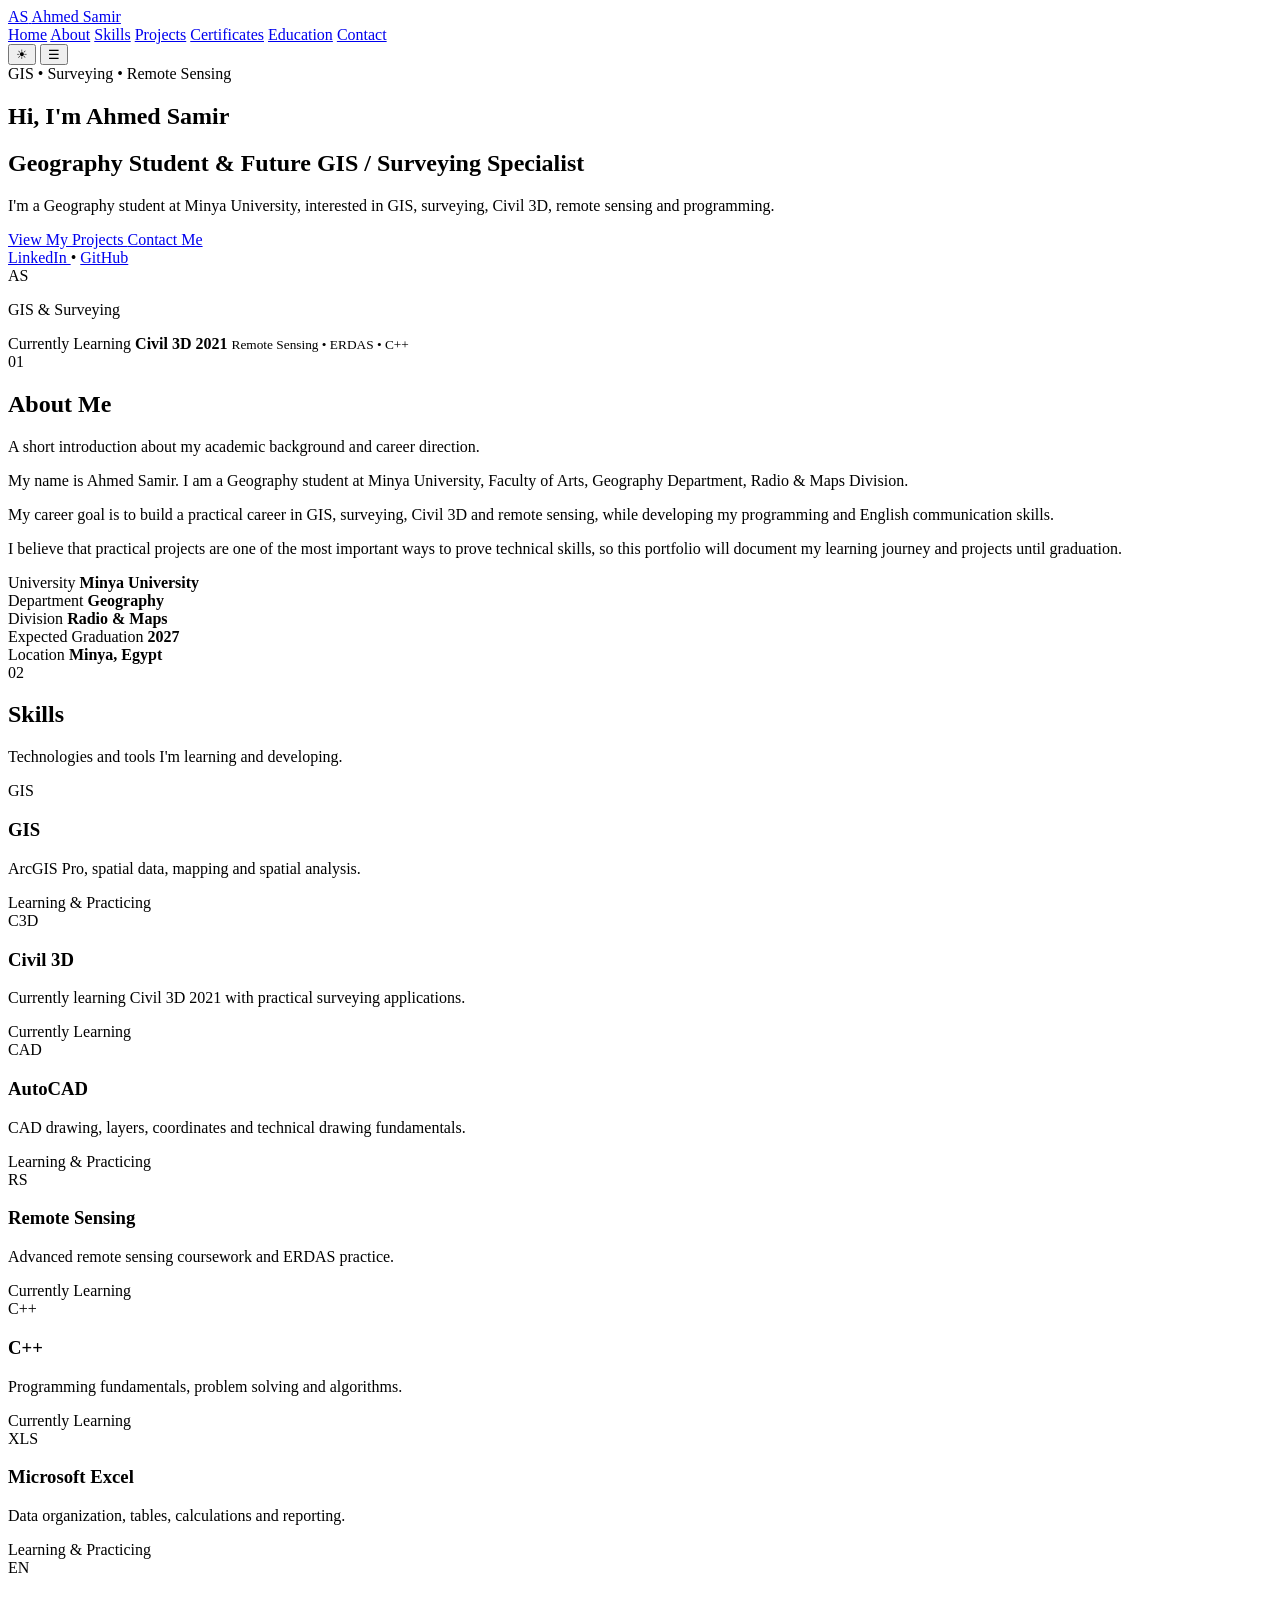
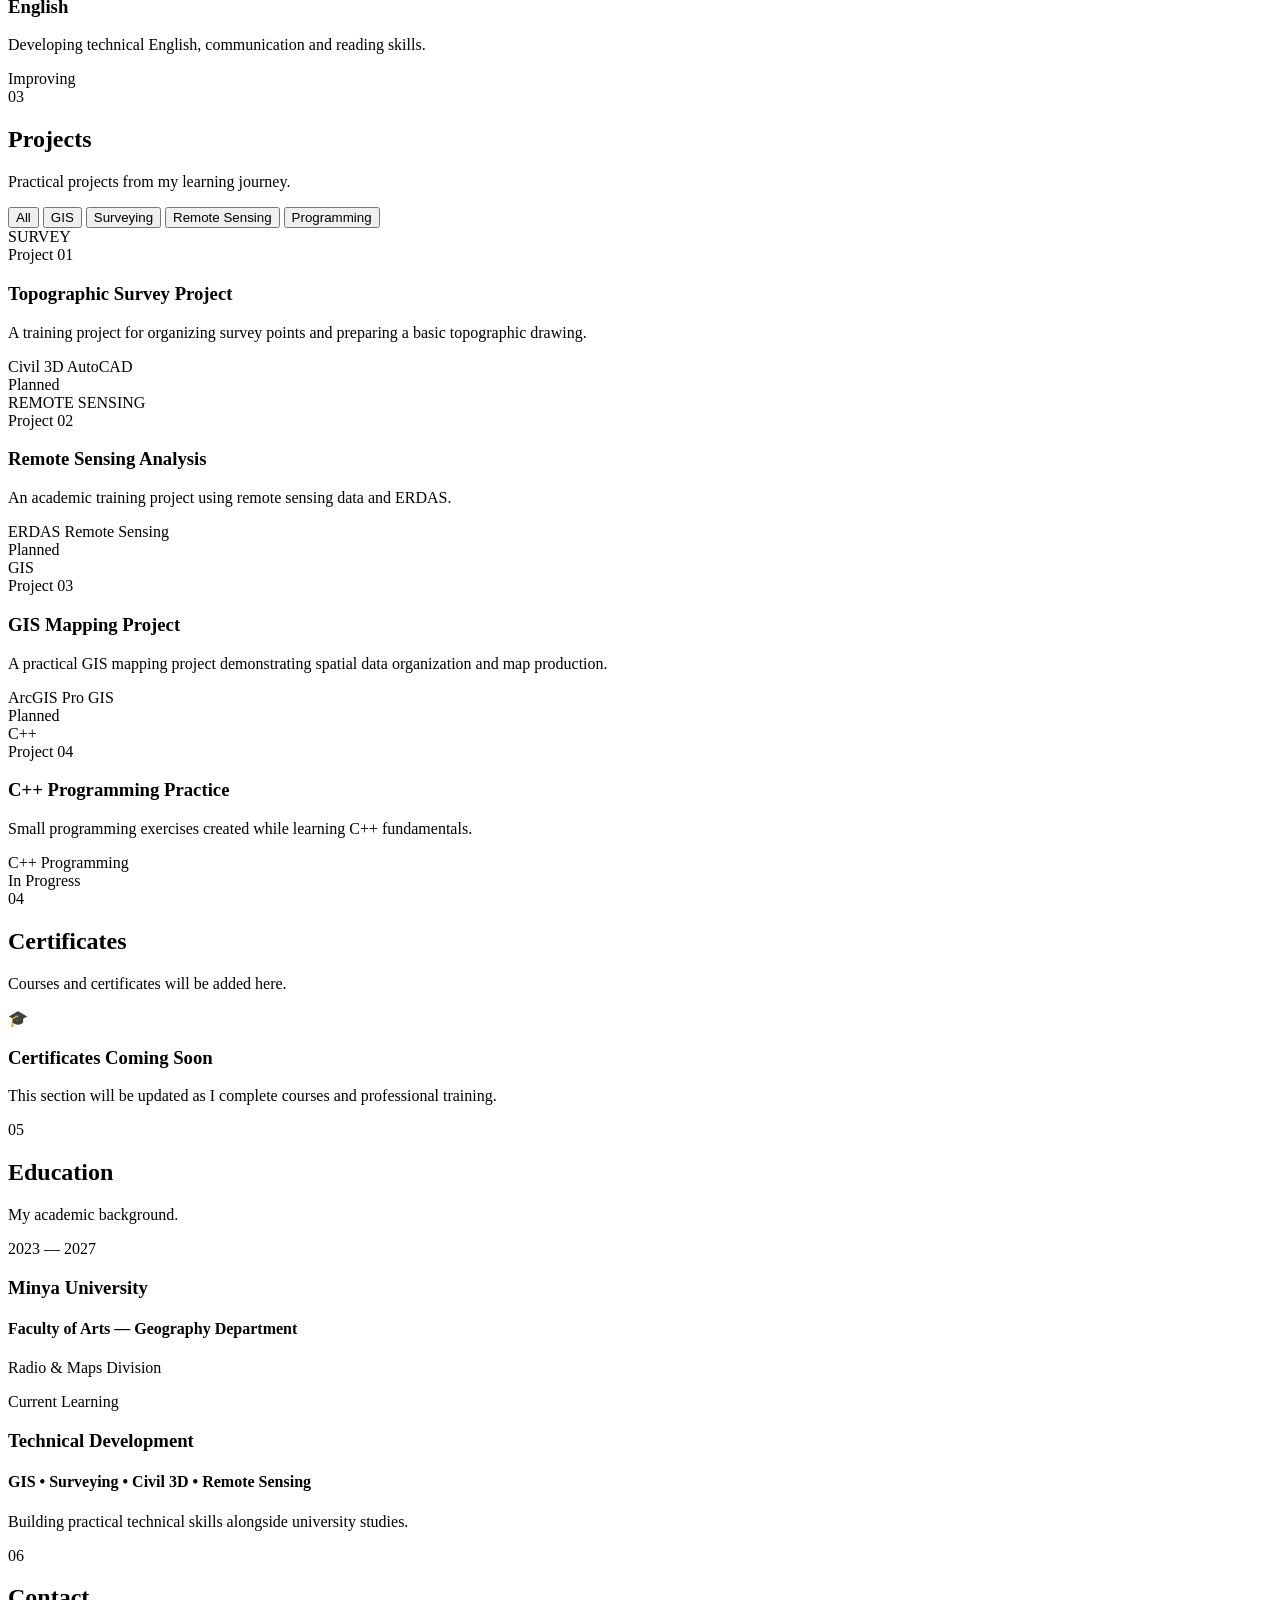
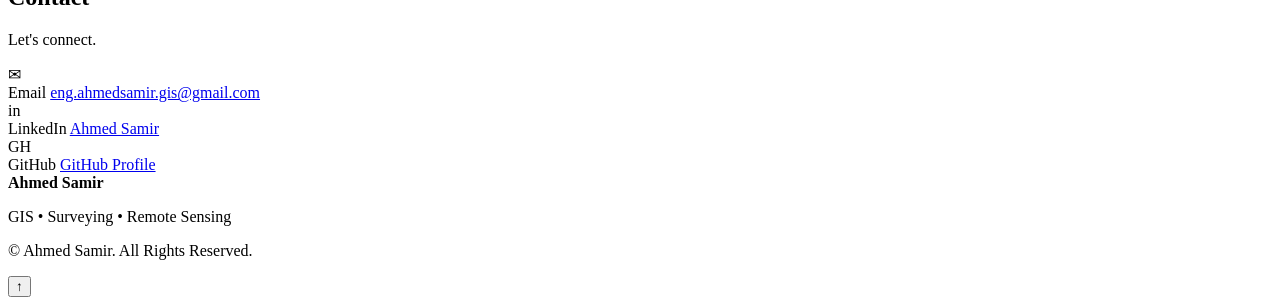
==== index.html @ 0879cd80 "Rename index (3).html to index.html" ====
<!DOCTYPE html>
<html lang="en">
<head>
    <meta charset="UTF-8">

    <meta name="viewport"
          content="width=device-width, initial-scale=1.0">

    <meta name="description"
          content="Ahmed Samir - Geography, GIS, Surveying, Civil 3D and Remote Sensing Portfolio">

    <meta name="author"
          content="Ahmed Samir">

    <title>Ahmed Samir | GIS & Surveying Portfolio</title>

    <link rel="stylesheet" href="style.css">

    <link rel="preconnect" href="https://fonts.googleapis.com">
    <link rel="preconnect" href="https://fonts.gstatic.com" crossorigin>

    <link href="https://fonts.googleapis.com/css2?family=Cairo:wght@400;500;600;700;800&family=Inter:wght@400;500;600;700;800&display=swap"
          rel="stylesheet">
</head>

<body>

    <!-- ================================
         HEADER
    ================================= -->

    <header class="header" id="header">

        <div class="container nav-container">

            <a href="#home" class="logo">
                <span class="logo-mark">AS</span>
                <span class="logo-text">Ahmed Samir</span>
            </a>

            <nav class="navbar" id="navbar">

                <a href="#home" class="nav-link active">Home</a>
                <a href="#about" class="nav-link">About</a>
                <a href="#skills" class="nav-link">Skills</a>
                <a href="#projects" class="nav-link">Projects</a>
                <a href="#certificates" class="nav-link">Certificates</a>
                <a href="#education" class="nav-link">Education</a>
                <a href="#contact" class="nav-link">Contact</a>

            </nav>

            <div class="nav-actions">

                <button
                    class="theme-btn"
                    id="themeBtn"
                    aria-label="Toggle theme">
                    ☀
                </button>

                <button
                    class="menu-btn"
                    id="menuBtn"
                    aria-label="Open menu">
                    ☰
                </button>

            </div>

        </div>

    </header>


    <!-- ================================
         MAIN
    ================================= -->

    <main>


        <!-- ================================
             HERO
        ================================= -->

        <section class="hero section" id="home">

            <div class="container hero-container">

                <div class="hero-content">

                    <span class="hero-label">
                        GIS • Surveying • Remote Sensing
                    </span>

                    <h1>
                        Hi, I'm
                        <span>Ahmed Samir</span>
                    </h1>

                    <h2>
                        Geography Student & Future GIS / Surveying Specialist
                    </h2>

                    <p>
                        I'm a Geography student at Minya University,
                        interested in GIS, surveying, Civil 3D,
                        remote sensing and programming.
                    </p>

                    <div class="hero-buttons">

                        <a href="#projects" class="btn btn-primary">
                            View My Projects
                        </a>

                        <a href="#contact" class="btn btn-secondary">
                            Contact Me
                        </a>

                    </div>

                    <div class="hero-social">

                        <a
                            href="https://www.linkedin.com/in/ahmed-samir-261773343/"
                            target="_blank"
                            rel="noopener noreferrer">
                            LinkedIn
                        </a>

                        <span>•</span>

                        <a
                            href="https://github.com/"
                            target="_blank"
                            rel="noopener noreferrer">
                            GitHub
                        </a>

                    </div>

                </div>


                <div class="hero-card">

                    <div class="profile-placeholder">

                        <div class="profile-initials">
                            AS
                        </div>

                        <p>
                            GIS & Surveying
                        </p>

                    </div>

                    <div class="hero-card-info">

                        <span>
                            Currently Learning
                        </span>

                        <strong>
                            Civil 3D 2021
                        </strong>

                        <small>
                            Remote Sensing • ERDAS • C++
                        </small>

                    </div>

                </div>

            </div>

        </section>


        <!-- ================================
             ABOUT
        ================================= -->

        <section class="section about-section" id="about">

            <div class="container">

                <div class="section-heading">

                    <span>01</span>

                    <h2>
                        About Me
                    </h2>

                    <p>
                        A short introduction about my academic
                        background and career direction.
                    </p>

                </div>


                <div class="about-grid">

                    <div class="about-text">

                        <p>
                            My name is Ahmed Samir. I am a Geography
                            student at Minya University, Faculty of Arts,
                            Geography Department, Radio & Maps Division.
                        </p>

                        <p>
                            My career goal is to build a practical career
                            in GIS, surveying, Civil 3D and remote sensing,
                            while developing my programming and English
                            communication skills.
                        </p>

                        <p>
                            I believe that practical projects are one of
                            the most important ways to prove technical
                            skills, so this portfolio will document my
                            learning journey and projects until graduation.
                        </p>

                    </div>


                    <div class="about-info">

                        <div class="info-item">
                            <span>University</span>
                            <strong>Minya University</strong>
                        </div>

                        <div class="info-item">
                            <span>Department</span>
                            <strong>Geography</strong>
                        </div>

                        <div class="info-item">
                            <span>Division</span>
                            <strong>Radio & Maps</strong>
                        </div>

                        <div class="info-item">
                            <span>Expected Graduation</span>
                            <strong>2027</strong>
                        </div>

                        <div class="info-item">
                            <span>Location</span>
                            <strong>Minya, Egypt</strong>
                        </div>

                    </div>

                </div>

            </div>

        </section>


        <!-- ================================
             SKILLS
        ================================= -->

        <section class="section skills-section" id="skills">

            <div class="container">

                <div class="section-heading">

                    <span>02</span>

                    <h2>
                        Skills
                    </h2>

                    <p>
                        Technologies and tools I'm learning and developing.
                    </p>

                </div>


                <div class="skills-grid">


                    <div class="skill-card">

                        <div class="skill-icon">
                            GIS
                        </div>

                        <h3>
                            GIS
                        </h3>

                        <p>
                            ArcGIS Pro, spatial data,
                            mapping and spatial analysis.
                        </p>

                        <div class="skill-status">
                            Learning & Practicing
                        </div>

                    </div>


                    <div class="skill-card">

                        <div class="skill-icon">
                            C3D
                        </div>

                        <h3>
                            Civil 3D
                        </h3>

                        <p>
                            Currently learning Civil 3D 2021
                            with practical surveying applications.
                        </p>

                        <div class="skill-status learning">
                            Currently Learning
                        </div>

                    </div>


                    <div class="skill-card">

                        <div class="skill-icon">
                            CAD
                        </div>

                        <h3>
                            AutoCAD
                        </h3>

                        <p>
                            CAD drawing, layers, coordinates
                            and technical drawing fundamentals.
                        </p>

                        <div class="skill-status">
                            Learning & Practicing
                        </div>

                    </div>


                    <div class="skill-card">

                        <div class="skill-icon">
                            RS
                        </div>

                        <h3>
                            Remote Sensing
                        </h3>

                        <p>
                            Advanced remote sensing coursework
                            and ERDAS practice.
                        </p>

                        <div class="skill-status learning">
                            Currently Learning
                        </div>

                    </div>


                    <div class="skill-card">

                        <div class="skill-icon">
                            C++
                        </div>

                        <h3>
                            C++
                        </h3>

                        <p>
                            Programming fundamentals,
                            problem solving and algorithms.
                        </p>

                        <div class="skill-status learning">
                            Currently Learning
                        </div>

                    </div>


                    <div class="skill-card">

                        <div class="skill-icon">
                            XLS
                        </div>

                        <h3>
                            Microsoft Excel
                        </h3>

                        <p>
                            Data organization, tables,
                            calculations and reporting.
                        </p>

                        <div class="skill-status">
                            Learning & Practicing
                        </div>

                    </div>


                    <div class="skill-card">

                        <div class="skill-icon">
                            EN
                        </div>

                        <h3>
                            English
                        </h3>

                        <p>
                            Developing technical English,
                            communication and reading skills.
                        </p>

                        <div class="skill-status learning">
                            Improving
                        </div>

                    </div>


                </div>

            </div>

        </section>


        <!-- ================================
             PROJECTS
        ================================= -->

        <section class="section projects-section" id="projects">

            <div class="container">

                <div class="section-heading">

                    <span>03</span>

                    <h2>
                        Projects
                    </h2>

                    <p>
                        Practical projects from my learning journey.
                    </p>

                </div>


                <div class="project-filters">

                    <button
                        class="filter-btn active"
                        data-filter="all">
                        All
                    </button>

                    <button
                        class="filter-btn"
                        data-filter="gis">
                        GIS
                    </button>

                    <button
                        class="filter-btn"
                        data-filter="surveying">
                        Surveying
                    </button>

                    <button
                        class="filter-btn"
                        data-filter="remote-sensing">
                        Remote Sensing
                    </button>

                    <button
                        class="filter-btn"
                        data-filter="programming">
                        Programming
                    </button>

                </div>


                <div class="projects-grid">


                    <!-- PROJECT 01 -->

                    <article
                        class="project-card"
                        data-category="surveying">

                        <div class="project-image">

                            <div class="project-placeholder">
                                SURVEY
                            </div>

                        </div>

                        <div class="project-content">

                            <span class="project-number">
                                Project 01
                            </span>

                            <h3>
                                Topographic Survey Project
                            </h3>

                            <p>
                                A training project for organizing
                                survey points and preparing a basic
                                topographic drawing.
                            </p>

                            <div class="project-tools">

                                <span>
                                    Civil 3D
                                </span>

                                <span>
                                    AutoCAD
                                </span>

                            </div>

                            <span class="project-status">
                                Planned
                            </span>

                        </div>

                    </article>


                    <!-- PROJECT 02 -->

                    <article
                        class="project-card"
                        data-category="remote-sensing">

                        <div class="project-image">

                            <div class="project-placeholder">
                                REMOTE SENSING
                            </div>

                        </div>

                        <div class="project-content">

                            <span class="project-number">
                                Project 02
                            </span>

                            <h3>
                                Remote Sensing Analysis
                            </h3>

                            <p>
                                An academic training project using
                                remote sensing data and ERDAS.
                            </p>

                            <div class="project-tools">

                                <span>
                                    ERDAS
                                </span>

                                <span>
                                    Remote Sensing
                                </span>

                            </div>

                            <span class="project-status">
                                Planned
                            </span>

                        </div>

                    </article>


                    <!-- PROJECT 03 -->

                    <article
                        class="project-card"
                        data-category="gis">

                        <div class="project-image">

                            <div class="project-placeholder">
                                GIS
                            </div>

                        </div>

                        <div class="project-content">

                            <span class="project-number">
                                Project 03
                            </span>

                            <h3>
                                GIS Mapping Project
                            </h3>

                            <p>
                                A practical GIS mapping project
                                demonstrating spatial data organization
                                and map production.
                            </p>

                            <div class="project-tools">

                                <span>
                                    ArcGIS Pro
                                </span>

                                <span>
                                    GIS
                                </span>

                            </div>

                            <span class="project-status">
                                Planned
                            </span>

                        </div>

                    </article>


                    <!-- PROJECT 04 -->

                    <article
                        class="project-card"
                        data-category="programming">

                        <div class="project-image">

                            <div class="project-placeholder">
                                C++
                            </div>

                        </div>

                        <div class="project-content">

                            <span class="project-number">
                                Project 04
                            </span>

                            <h3>
                                C++ Programming Practice
                            </h3>

                            <p>
                                Small programming exercises created
                                while learning C++ fundamentals.
                            </p>

                            <div class="project-tools">

                                <span>
                                    C++
                                </span>

                                <span>
                                    Programming
                                </span>

                            </div>

                            <span class="project-status">
                                In Progress
                            </span>

                        </div>

                    </article>


                </div>

            </div>

        </section>


        <!-- ================================
             CERTIFICATES
        ================================= -->

        <section
            class="section certificates-section"
            id="certificates">

            <div class="container">

                <div class="section-heading">

                    <span>04</span>

                    <h2>
                        Certificates
                    </h2>

                    <p>
                        Courses and certificates will be added here.
                    </p>

                </div>


                <div class="empty-state">

                    <div class="empty-icon">
                        🎓
                    </div>

                    <h3>
                        Certificates Coming Soon
                    </h3>

                    <p>
                        This section will be updated as I complete
                        courses and professional training.
                    </p>

                </div>

            </div>

        </section>


        <!-- ================================
             EDUCATION
        ================================= -->

        <section class="section education-section" id="education">

            <div class="container">

                <div class="section-heading">

                    <span>05</span>

                    <h2>
                        Education
                    </h2>

                    <p>
                        My academic background.
                    </p>

                </div>


                <div class="timeline">

                    <div class="timeline-item">

                        <div class="timeline-dot"></div>

                        <div class="timeline-content">

                            <span class="timeline-date">
                                2023 — 2027
                            </span>

                            <h3>
                                Minya University
                            </h3>

                            <h4>
                                Faculty of Arts — Geography Department
                            </h4>

                            <p>
                                Radio & Maps Division
                            </p>

                        </div>

                    </div>


                    <div class="timeline-item">

                        <div class="timeline-dot"></div>

                        <div class="timeline-content">

                            <span class="timeline-date">
                                Current Learning
                            </span>

                            <h3>
                                Technical Development
                            </h3>

                            <h4>
                                GIS • Surveying • Civil 3D • Remote Sensing
                            </h4>

                            <p>
                                Building practical technical skills
                                alongside university studies.
                            </p>

                        </div>

                    </div>

                </div>

            </div>

        </section>


        <!-- ================================
             CONTACT
        ================================= -->

        <section class="section contact-section" id="contact">

            <div class="container">

                <div class="section-heading">

                    <span>06</span>

                    <h2>
                        Contact
                    </h2>

                    <p>
                        Let's connect.
                    </p>

                </div>


                <div class="contact-grid">


                    <div class="contact-card">

                        <div class="contact-icon">
                            ✉
                        </div>

                        <span>
                            Email
                        </span>

                        <a href="mailto:eng.ahmedsamir.gis@gmail.com">
                            eng.ahmedsamir.gis@gmail.com
                        </a>

                    </div>


                    <div class="contact-card">

                        <div class="contact-icon">
                            in
                        </div>

                        <span>
                            LinkedIn
                        </span>

                        <a
                            href="https://www.linkedin.com/in/ahmed-samir-261773343/"
                            target="_blank"
                            rel="noopener noreferrer">
                            Ahmed Samir
                        </a>

                    </div>


                    <div class="contact-card">

                        <div class="contact-icon">
                            GH
                        </div>

                        <span>
                            GitHub
                        </span>

                        <a
                            href="https://github.com/"
                            target="_blank"
                            rel="noopener noreferrer">
                            GitHub Profile
                        </a>

                    </div>


                </div>

            </div>

        </section>

    </main>


    <!-- ================================
         FOOTER
    ================================= -->

    <footer class="footer">

        <div class="container footer-container">

            <div>

                <strong>
                    Ahmed Samir
                </strong>

                <p>
                    GIS • Surveying • Remote Sensing
                </p>

            </div>

            <p>
                © <span id="currentYear"></span>
                Ahmed Samir. All Rights Reserved.
            </p>

        </div>

    </footer>


    <!-- ================================
         BACK TO TOP
    ================================= -->

    <button
        class="back-to-top"
        id="backToTop"
        aria-label="Back to top">

        ↑

    </button>


    <script src="script.js"></script>

</body>
</html>
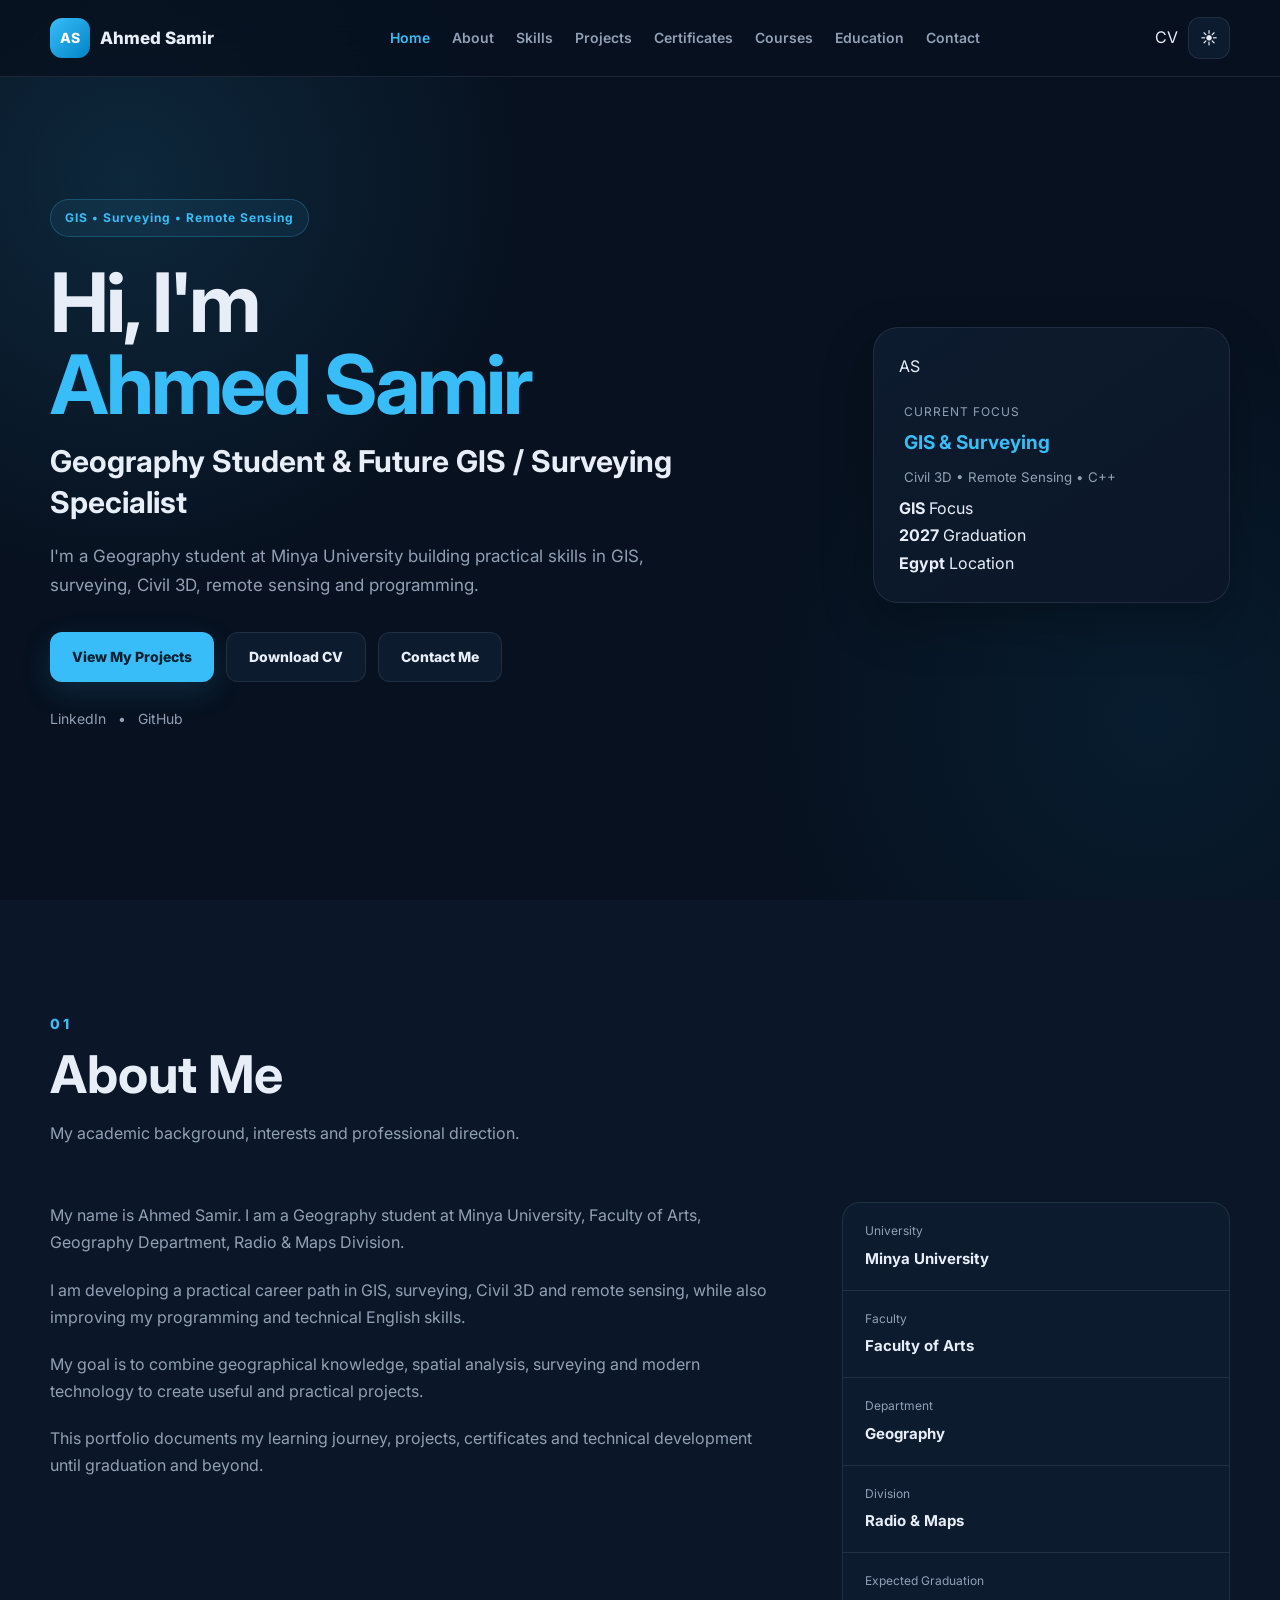
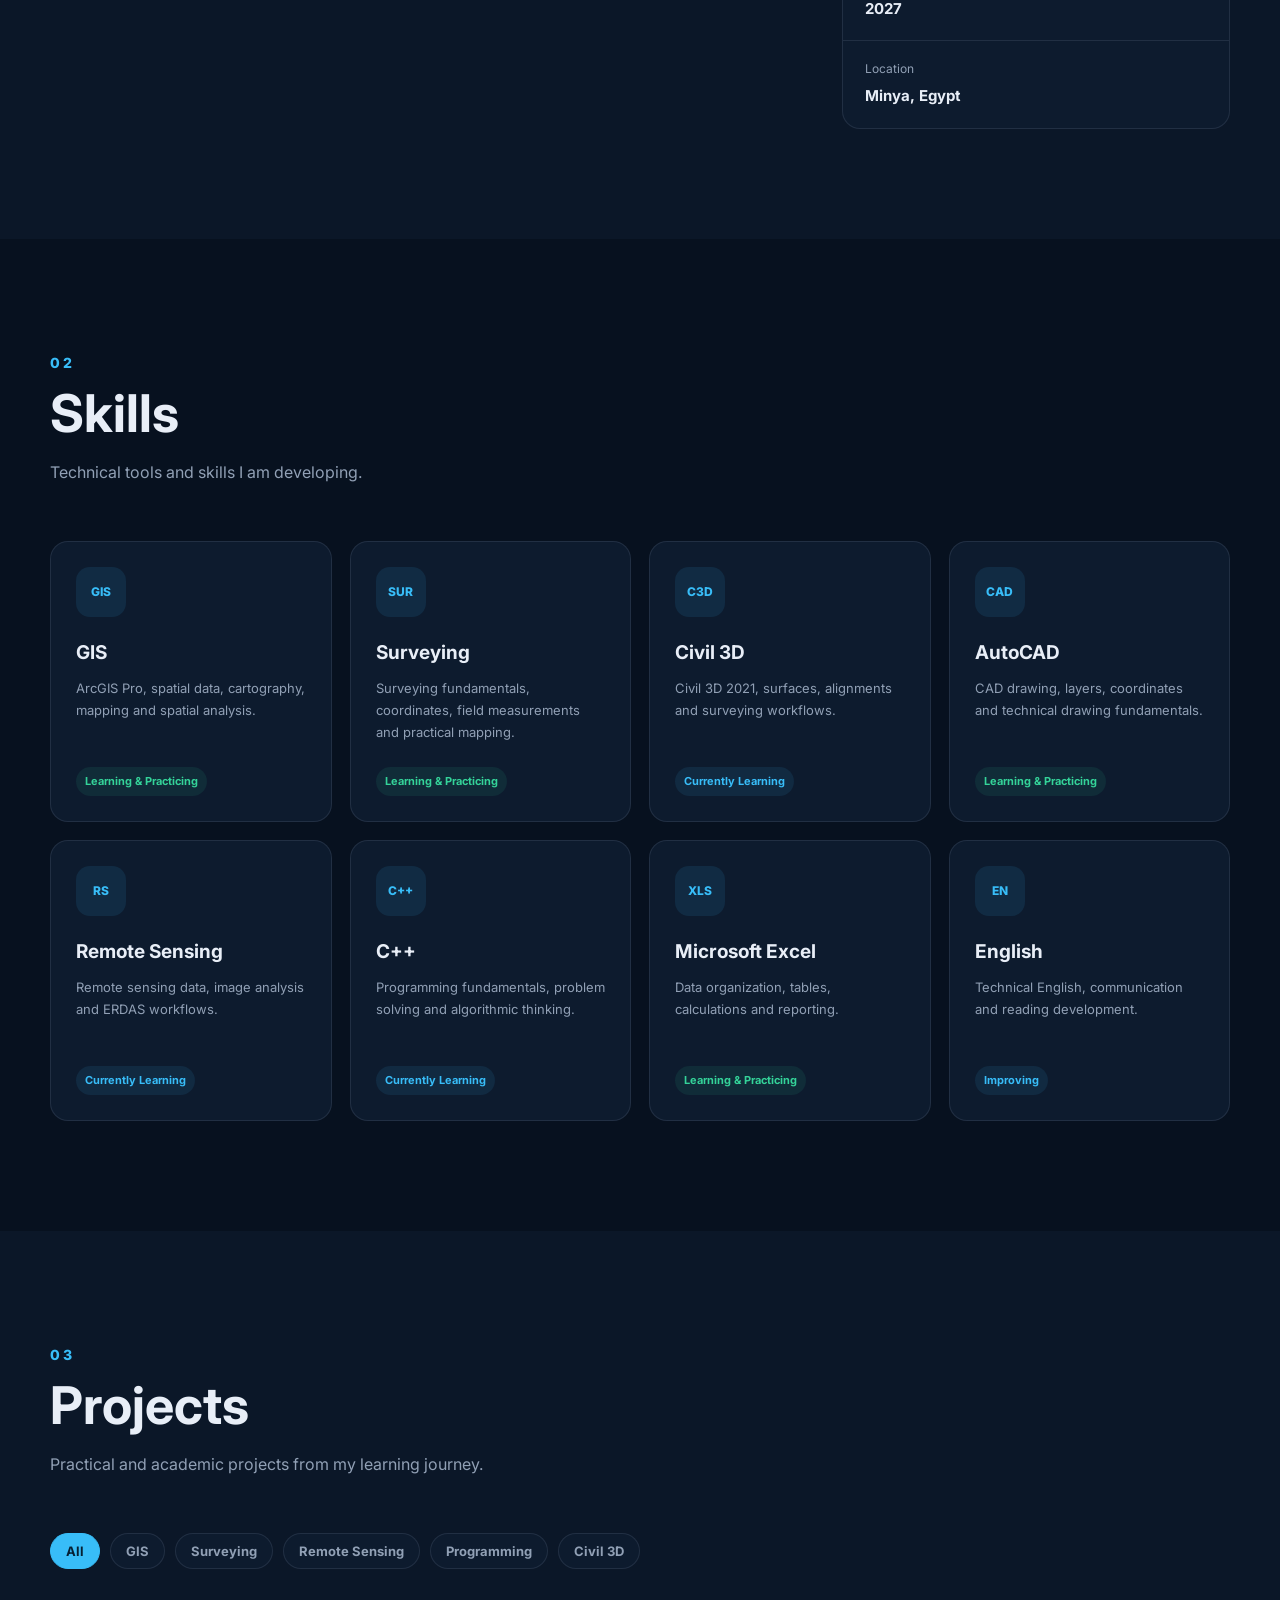
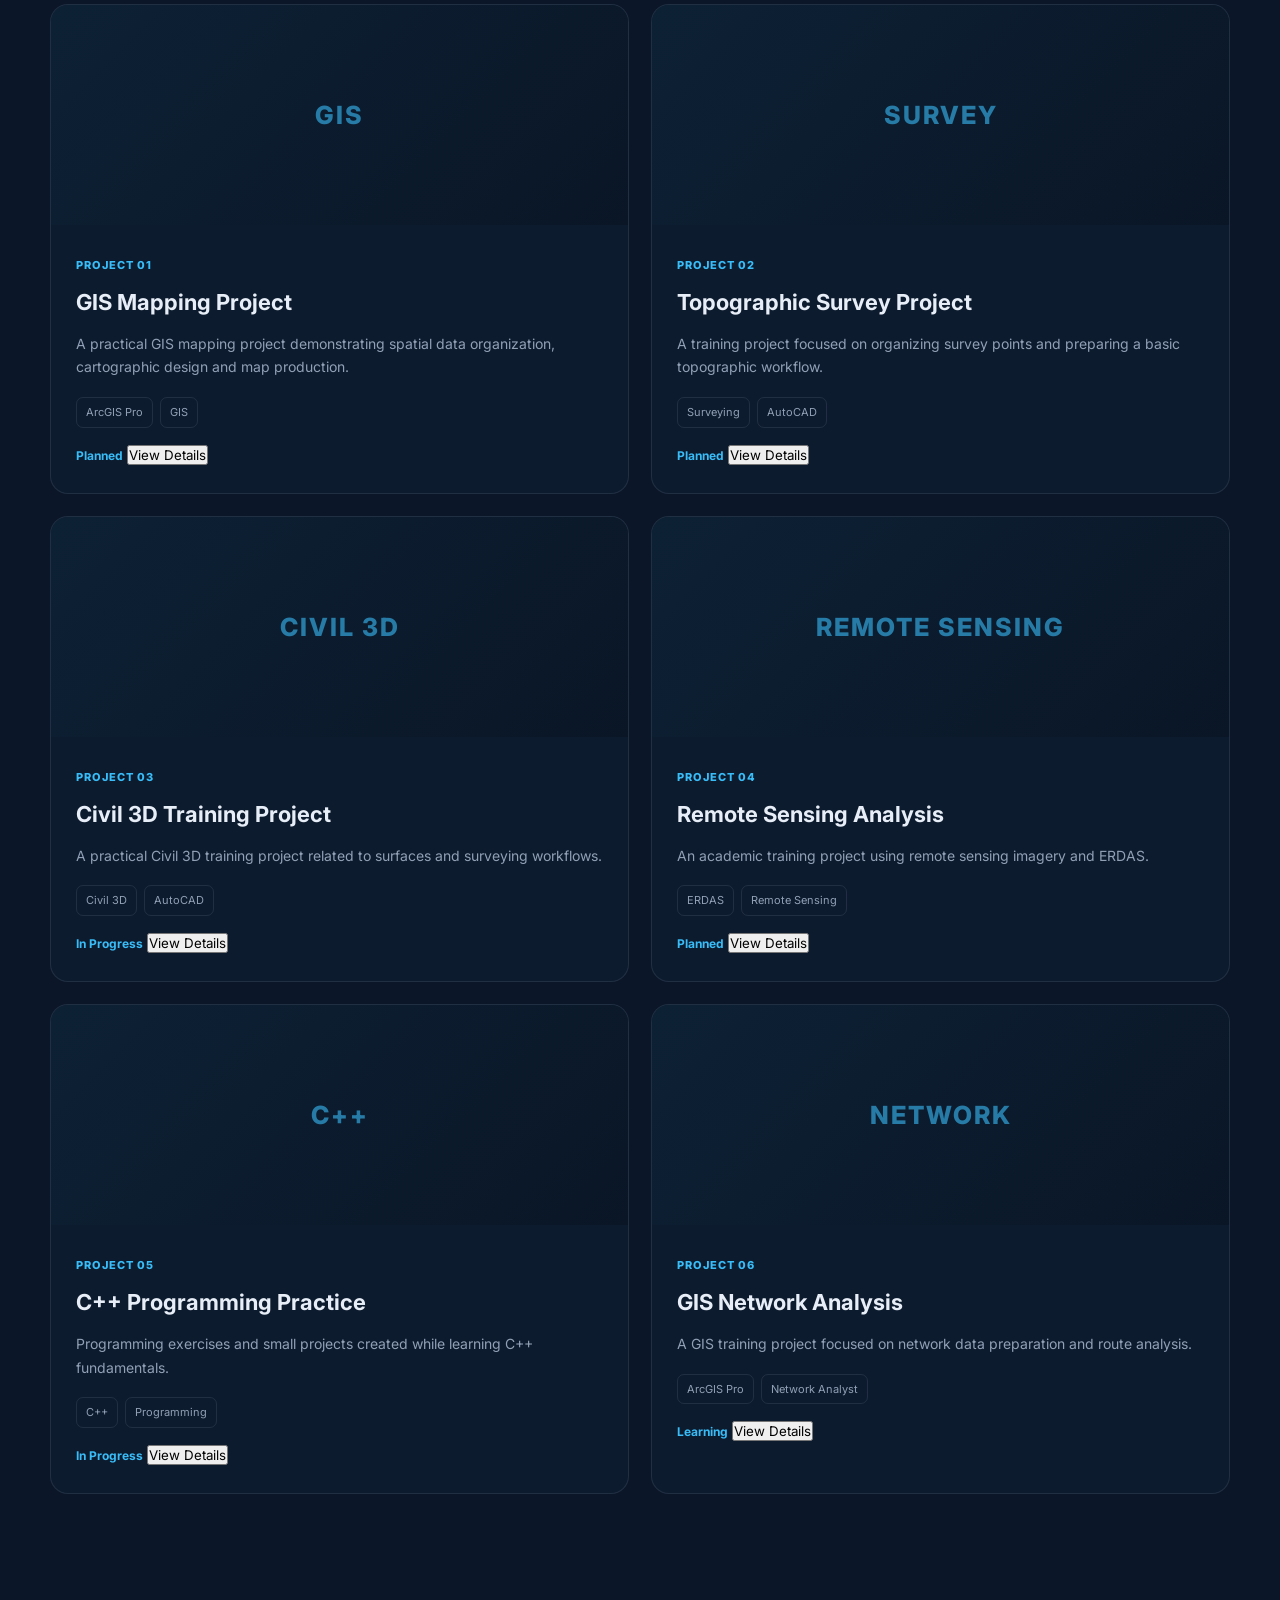
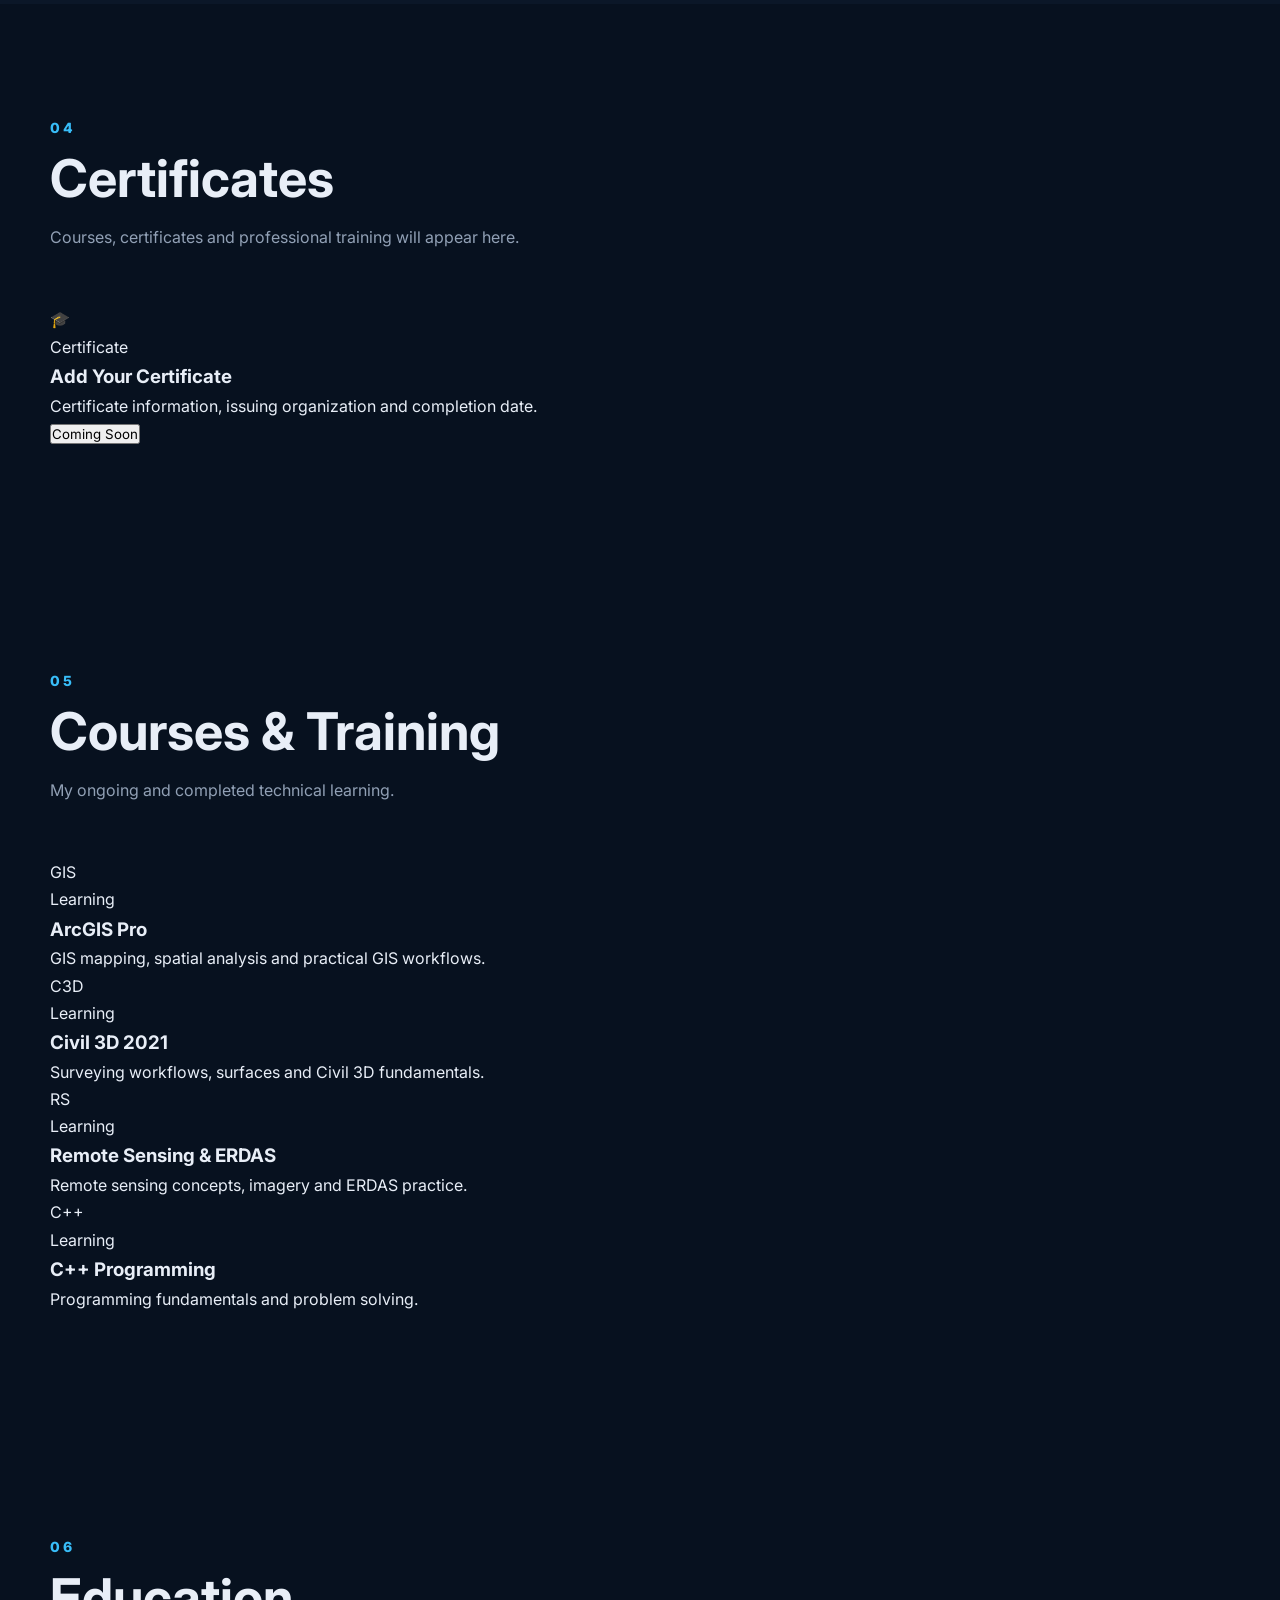
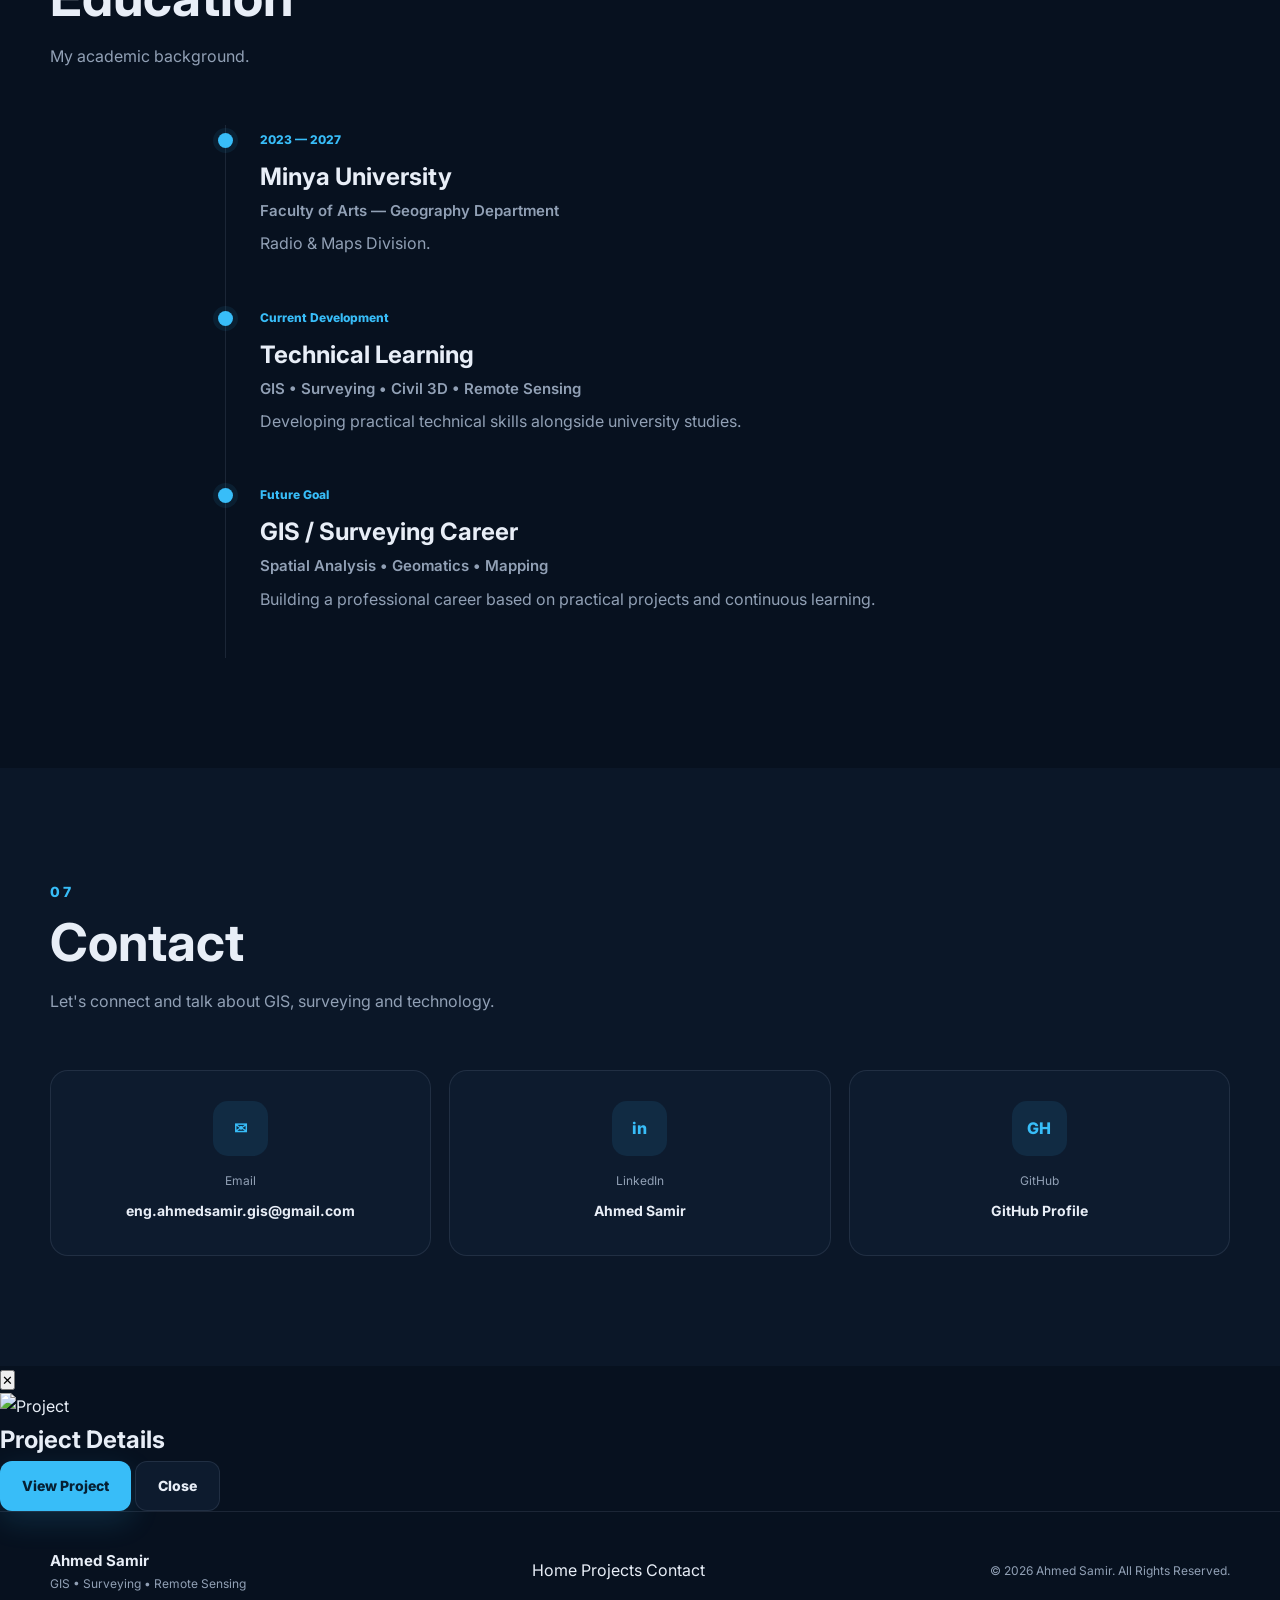
==== commit ee38c5a4: "Update index.html" ====
--- a/index.html
+++ b/index.html
@@ -7,63 +7,148 @@
           content="width=device-width, initial-scale=1.0">
 
     <meta name="description"
-          content="Ahmed Samir - Geography, GIS, Surveying, Civil 3D and Remote Sensing Portfolio">
+          content="Ahmed Samir - GIS, Surveying, Civil 3D, Remote Sensing and Programming Portfolio">
 
     <meta name="author"
           content="Ahmed Samir">
 
-    <title>Ahmed Samir | GIS & Surveying Portfolio</title>
-
-    <link rel="stylesheet" href="style.css">
-
-    <link rel="preconnect" href="https://fonts.googleapis.com">
-    <link rel="preconnect" href="https://fonts.gstatic.com" crossorigin>
+    <meta name="keywords"
+          content="Ahmed Samir, GIS, Geography, Surveying, Civil 3D, AutoCAD, Remote Sensing, ERDAS, C++, Minya University">
+
+    <meta name="theme-color"
+          content="#07111f">
+
+    <title>
+        Ahmed Samir | GIS & Surveying Portfolio
+    </title>
+
+    <link rel="stylesheet"
+          href="style.css">
+
+    <link rel="preconnect"
+          href="https://fonts.googleapis.com">
+
+    <link rel="preconnect"
+          href="https://fonts.gstatic.com"
+          crossorigin>
 
     <link href="https://fonts.googleapis.com/css2?family=Cairo:wght@400;500;600;700;800&family=Inter:wght@400;500;600;700;800&display=swap"
           rel="stylesheet">
 </head>
 
+
 <body>
 
-    <!-- ================================
+
+    <!-- =====================================================
          HEADER
-    ================================= -->
-
-    <header class="header" id="header">
+    ====================================================== -->
+
+    <header class="header"
+            id="header">
 
         <div class="container nav-container">
 
-            <a href="#home" class="logo">
-                <span class="logo-mark">AS</span>
-                <span class="logo-text">Ahmed Samir</span>
+
+            <!-- LOGO -->
+
+            <a href="#home"
+               class="logo"
+               aria-label="Ahmed Samir Home">
+
+                <span class="logo-mark">
+                    AS
+                </span>
+
+                <span class="logo-text">
+                    Ahmed Samir
+                </span>
+
             </a>
 
-            <nav class="navbar" id="navbar">
-
-                <a href="#home" class="nav-link active">Home</a>
-                <a href="#about" class="nav-link">About</a>
-                <a href="#skills" class="nav-link">Skills</a>
-                <a href="#projects" class="nav-link">Projects</a>
-                <a href="#certificates" class="nav-link">Certificates</a>
-                <a href="#education" class="nav-link">Education</a>
-                <a href="#contact" class="nav-link">Contact</a>
+
+            <!-- NAVIGATION -->
+
+            <nav class="navbar"
+                 id="navbar"
+                 aria-label="Main Navigation">
+
+                <a href="#home"
+                   class="nav-link active">
+                    Home
+                </a>
+
+                <a href="#about"
+                   class="nav-link">
+                    About
+                </a>
+
+                <a href="#skills"
+                   class="nav-link">
+                    Skills
+                </a>
+
+                <a href="#projects"
+                   class="nav-link">
+                    Projects
+                </a>
+
+                <a href="#certificates"
+                   class="nav-link">
+                    Certificates
+                </a>
+
+                <a href="#courses"
+                   class="nav-link">
+                    Courses
+                </a>
+
+                <a href="#education"
+                   class="nav-link">
+                    Education
+                </a>
+
+                <a href="#contact"
+                   class="nav-link">
+                    Contact
+                </a>
 
             </nav>
 
+
+            <!-- NAV ACTIONS -->
+
             <div class="nav-actions">
+
+                <a href="assets/Ahmed_Samir_CV.pdf"
+                   class="nav-cv"
+                   download
+                   aria-label="Download CV">
+
+                    CV
+                </a>
+
 
                 <button
                     class="theme-btn"
                     id="themeBtn"
+                    type="button"
                     aria-label="Toggle theme">
+
                     ☀
+
                 </button>
+
 
                 <button
                     class="menu-btn"
                     id="menuBtn"
-                    aria-label="Open menu">
+                    type="button"
+                    aria-label="Open navigation menu"
+                    aria-expanded="false">
+
                     ☰
+
                 </button>
 
             </div>
@@ -73,104 +158,241 @@
     </header>
 
 
-    <!-- ================================
+
+    <!-- =====================================================
          MAIN
-    ================================= -->
+    ====================================================== -->
 
     <main>
 
 
-        <!-- ================================
+        <!-- =================================================
              HERO
-        ================================= -->
-
-        <section class="hero section" id="home">
+        ================================================== -->
+
+        <section class="hero section"
+                 id="home">
 
             <div class="container hero-container">
 
+
+                <!-- HERO CONTENT -->
+
                 <div class="hero-content">
 
+
                     <span class="hero-label">
-                        GIS • Surveying • Remote Sensing
+
+                        GIS
+                        •
+                        Surveying
+                        •
+                        Remote Sensing
+
                     </span>
 
+
                     <h1>
+
                         Hi, I'm
-                        <span>Ahmed Samir</span>
+
+                        <span>
+                            Ahmed Samir
+                        </span>
+
                     </h1>
 
+
                     <h2>
-                        Geography Student & Future GIS / Surveying Specialist
+
+                        Geography Student
+                        &
+                        Future GIS / Surveying Specialist
+
                     </h2>
 
+
                     <p>
-                        I'm a Geography student at Minya University,
-                        interested in GIS, surveying, Civil 3D,
-                        remote sensing and programming.
+
+                        I'm a Geography student at Minya University
+                        building practical skills in GIS, surveying,
+                        Civil 3D, remote sensing and programming.
+
                     </p>
 
+
+                    <!-- HERO BUTTONS -->
+
                     <div class="hero-buttons">
 
-                        <a href="#projects" class="btn btn-primary">
+
+                        <a href="#projects"
+                           class="btn btn-primary">
+
                             View My Projects
+
                         </a>
 
-                        <a href="#contact" class="btn btn-secondary">
+
+                        <a href="assets/Ahmed_Samir_CV.pdf"
+                           class="btn btn-secondary"
+                           download>
+
+                            Download CV
+
+                        </a>
+
+
+                        <a href="#contact"
+                           class="btn btn-secondary">
+
                             Contact Me
+
                         </a>
 
+
                     </div>
 
+
+                    <!-- SOCIAL LINKS -->
+
                     <div class="hero-social">
+
 
                         <a
                             href="https://www.linkedin.com/in/ahmed-samir-261773343/"
                             target="_blank"
                             rel="noopener noreferrer">
+
                             LinkedIn
+
                         </a>
 
-                        <span>•</span>
+
+                        <span>
+                            •
+                        </span>
+
 
                         <a
                             href="https://github.com/"
                             target="_blank"
                             rel="noopener noreferrer">
+
                             GitHub
+
                         </a>
 
+
                     </div>
 
                 </div>
 
 
+
+                <!-- HERO PROFILE -->
+
                 <div class="hero-card">
 
-                    <div class="profile-placeholder">
-
-                        <div class="profile-initials">
-                            AS
-                        </div>
-
-                        <p>
+
+                    <div class="profile-image-wrapper">
+
+
+                        <!--
+                            ADD YOUR PHOTO HERE:
+
+                            assets/profile.jpg
+                        -->
+
+                        <img
+                            src="assets/profile.jpg"
+                            alt="Ahmed Samir"
+                            class="profile-image"
+                            onerror="this.style.display='none'; document.getElementById('profileFallback').style.display='flex';">
+
+
+                        <div
+                            class="profile-fallback"
+                            id="profileFallback">
+
+                            <span>
+                                AS
+                            </span>
+
+                        </div>
+
+
+                    </div>
+
+
+                    <div class="hero-card-info">
+
+
+                        <span>
+                            Current Focus
+                        </span>
+
+
+                        <strong>
                             GIS & Surveying
-                        </p>
+                        </strong>
+
+
+                        <small>
+
+                            Civil 3D
+                            •
+                            Remote Sensing
+                            •
+                            C++
+
+                        </small>
 
                     </div>
 
-                    <div class="hero-card-info">
-
-                        <span>
-                            Currently Learning
-                        </span>
-
-                        <strong>
-                            Civil 3D 2021
-                        </strong>
-
-                        <small>
-                            Remote Sensing • ERDAS • C++
-                        </small>
+
+                    <!-- HERO STATS -->
+
+                    <div class="hero-stats">
+
+
+                        <div class="hero-stat">
+
+                            <strong>
+                                GIS
+                            </strong>
+
+                            <span>
+                                Focus
+                            </span>
+
+                        </div>
+
+
+                        <div class="hero-stat">
+
+                            <strong>
+                                2027
+                            </strong>
+
+                            <span>
+                                Graduation
+                            </span>
+
+                        </div>
+
+
+                        <div class="hero-stat">
+
+                            <strong>
+                                Egypt
+                            </strong>
+
+                            <span>
+                                Location
+                            </span>
+
+                        </div>
 
                     </div>
 
@@ -181,82 +403,161 @@
         </section>
 
 
-        <!-- ================================
+
+        <!-- =================================================
              ABOUT
-        ================================= -->
-
-        <section class="section about-section" id="about">
+        ================================================== -->
+
+        <section class="section about-section"
+                 id="about">
 
             <div class="container">
 
+
                 <div class="section-heading">
 
-                    <span>01</span>
+                    <span>
+                        01
+                    </span>
 
                     <h2>
                         About Me
                     </h2>
 
                     <p>
-                        A short introduction about my academic
-                        background and career direction.
+                        My academic background, interests and
+                        professional direction.
                     </p>
 
                 </div>
 
 
+
                 <div class="about-grid">
 
+
                     <div class="about-text">
 
+
                         <p>
+
                             My name is Ahmed Samir. I am a Geography
                             student at Minya University, Faculty of Arts,
                             Geography Department, Radio & Maps Division.
+
                         </p>
 
+
                         <p>
-                            My career goal is to build a practical career
-                            in GIS, surveying, Civil 3D and remote sensing,
-                            while developing my programming and English
-                            communication skills.
+
+                            I am developing a practical career path in
+                            GIS, surveying, Civil 3D and remote sensing,
+                            while also improving my programming and
+                            technical English skills.
+
                         </p>
 
+
                         <p>
-                            I believe that practical projects are one of
-                            the most important ways to prove technical
-                            skills, so this portfolio will document my
-                            learning journey and projects until graduation.
+
+                            My goal is to combine geographical knowledge,
+                            spatial analysis, surveying and modern
+                            technology to create useful and practical
+                            projects.
+
                         </p>
 
+
+                        <p>
+
+                            This portfolio documents my learning journey,
+                            projects, certificates and technical
+                            development until graduation and beyond.
+
+                        </p>
+
                     </div>
 
 
+
                     <div class="about-info">
 
+
                         <div class="info-item">
-                            <span>University</span>
-                            <strong>Minya University</strong>
-                        </div>
+
+                            <span>
+                                University
+                            </span>
+
+                            <strong>
+                                Minya University
+                            </strong>
+
+                        </div>
+
 
                         <div class="info-item">
-                            <span>Department</span>
-                            <strong>Geography</strong>
-                        </div>
+
+                            <span>
+                                Faculty
+                            </span>
+
+                            <strong>
+                                Faculty of Arts
+                            </strong>
+
+                        </div>
+
 
                         <div class="info-item">
-                            <span>Division</span>
-                            <strong>Radio & Maps</strong>
-                        </div>
+
+                            <span>
+                                Department
+                            </span>
+
+                            <strong>
+                                Geography
+                            </strong>
+
+                        </div>
+
 
                         <div class="info-item">
-                            <span>Expected Graduation</span>
-                            <strong>2027</strong>
-                        </div>
+
+                            <span>
+                                Division
+                            </span>
+
+                            <strong>
+                                Radio & Maps
+                            </strong>
+
+                        </div>
+
 
                         <div class="info-item">
-                            <span>Location</span>
-                            <strong>Minya, Egypt</strong>
+
+                            <span>
+                                Expected Graduation
+                            </span>
+
+                            <strong>
+                                2027
+                            </strong>
+
+                        </div>
+
+
+                        <div class="info-item">
+
+                            <span>
+                                Location
+                            </span>
+
+                            <strong>
+                                Minya, Egypt
+                            </strong>
+
                         </div>
 
                     </div>
@@ -268,33 +569,41 @@
         </section>
 
 
-        <!-- ================================
+
+        <!-- =================================================
              SKILLS
-        ================================= -->
-
-        <section class="section skills-section" id="skills">
+        ================================================== -->
+
+        <section class="section skills-section"
+                 id="skills">
 
             <div class="container">
 
+
                 <div class="section-heading">
 
-                    <span>02</span>
+                    <span>
+                        02
+                    </span>
 
                     <h2>
                         Skills
                     </h2>
 
                     <p>
-                        Technologies and tools I'm learning and developing.
+                        Technical tools and skills I am developing.
                     </p>
 
                 </div>
 
 
+
                 <div class="skills-grid">
 
 
-                    <div class="skill-card">
+                    <!-- GIS -->
+
+                    <article class="skill-card">
 
                         <div class="skill-icon">
                             GIS
@@ -305,18 +614,52 @@
                         </h3>
 
                         <p>
+
                             ArcGIS Pro, spatial data,
-                            mapping and spatial analysis.
+                            cartography, mapping and
+                            spatial analysis.
+
                         </p>
 
-                        <div class="skill-status">
+                        <span class="skill-status">
                             Learning & Practicing
-                        </div>
-
-                    </div>
-
-
-                    <div class="skill-card">
+                        </span>
+
+                    </article>
+
+
+
+                    <!-- SURVEYING -->
+
+                    <article class="skill-card">
+
+                        <div class="skill-icon">
+                            SUR
+                        </div>
+
+                        <h3>
+                            Surveying
+                        </h3>
+
+                        <p>
+
+                            Surveying fundamentals,
+                            coordinates, field measurements
+                            and practical mapping.
+
+                        </p>
+
+                        <span class="skill-status">
+                            Learning & Practicing
+                        </span>
+
+                    </article>
+
+
+
+                    <!-- CIVIL 3D -->
+
+                    <article class="skill-card">
 
                         <div class="skill-icon">
                             C3D
@@ -327,18 +670,24 @@
                         </h3>
 
                         <p>
-                            Currently learning Civil 3D 2021
-                            with practical surveying applications.
+
+                            Civil 3D 2021, surfaces,
+                            alignments and surveying
+                            workflows.
+
                         </p>
 
-                        <div class="skill-status learning">
+                        <span class="skill-status learning">
                             Currently Learning
-                        </div>
-
-                    </div>
-
-
-                    <div class="skill-card">
+                        </span>
+
+                    </article>
+
+
+
+                    <!-- AUTOCAD -->
+
+                    <article class="skill-card">
 
                         <div class="skill-icon">
                             CAD
@@ -349,18 +698,24 @@
                         </h3>
 
                         <p>
-                            CAD drawing, layers, coordinates
-                            and technical drawing fundamentals.
+
+                            CAD drawing, layers,
+                            coordinates and technical
+                            drawing fundamentals.
+
                         </p>
 
-                        <div class="skill-status">
+                        <span class="skill-status">
                             Learning & Practicing
-                        </div>
-
-                    </div>
-
-
-                    <div class="skill-card">
+                        </span>
+
+                    </article>
+
+
+
+                    <!-- REMOTE SENSING -->
+
+                    <article class="skill-card">
 
                         <div class="skill-icon">
                             RS
@@ -371,18 +726,24 @@
                         </h3>
 
                         <p>
-                            Advanced remote sensing coursework
-                            and ERDAS practice.
+
+                            Remote sensing data,
+                            image analysis and
+                            ERDAS workflows.
+
                         </p>
 
-                        <div class="skill-status learning">
+                        <span class="skill-status learning">
                             Currently Learning
-                        </div>
-
-                    </div>
-
-
-                    <div class="skill-card">
+                        </span>
+
+                    </article>
+
+
+
+                    <!-- C++ -->
+
+                    <article class="skill-card">
 
                         <div class="skill-icon">
                             C++
@@ -393,18 +754,24 @@
                         </h3>
 
                         <p>
+
                             Programming fundamentals,
-                            problem solving and algorithms.
+                            problem solving and
+                            algorithmic thinking.
+
                         </p>
 
-                        <div class="skill-status learning">
+                        <span class="skill-status learning">
                             Currently Learning
-                        </div>
-
-                    </div>
-
-
-                    <div class="skill-card">
+                        </span>
+
+                    </article>
+
+
+
+                    <!-- EXCEL -->
+
+                    <article class="skill-card">
 
                         <div class="skill-icon">
                             XLS
@@ -415,18 +782,24 @@
                         </h3>
 
                         <p>
-                            Data organization, tables,
-                            calculations and reporting.
+
+                            Data organization,
+                            tables, calculations
+                            and reporting.
+
                         </p>
 
-                        <div class="skill-status">
+                        <span class="skill-status">
                             Learning & Practicing
-                        </div>
-
-                    </div>
-
-
-                    <div class="skill-card">
+                        </span>
+
+                    </article>
+
+
+
+                    <!-- ENGLISH -->
+
+                    <article class="skill-card">
 
                         <div class="skill-icon">
                             EN
@@ -437,16 +810,18 @@
                         </h3>
 
                         <p>
-                            Developing technical English,
-                            communication and reading skills.
+
+                            Technical English,
+                            communication and
+                            reading development.
+
                         </p>
 
-                        <div class="skill-status learning">
+                        <span class="skill-status learning">
                             Improving
-                        </div>
-
-                    </div>
-
+                        </span>
+
+                    </article>
 
                 </div>
 
@@ -455,96 +830,318 @@
         </section>
 
 
-        <!-- ================================
+
+        <!-- =================================================
              PROJECTS
-        ================================= -->
-
-        <section class="section projects-section" id="projects">
+        ================================================== -->
+
+        <section class="section projects-section"
+                 id="projects">
 
             <div class="container">
 
+
                 <div class="section-heading">
 
-                    <span>03</span>
+                    <span>
+                        03
+                    </span>
 
                     <h2>
                         Projects
                     </h2>
 
                     <p>
-                        Practical projects from my learning journey.
+                        Practical and academic projects from my
+                        learning journey.
                     </p>
 
                 </div>
 
 
+
+                <!-- FILTERS -->
+
                 <div class="project-filters">
+
 
                     <button
                         class="filter-btn active"
+                        type="button"
                         data-filter="all">
+
                         All
+
                     </button>
+
 
                     <button
                         class="filter-btn"
+                        type="button"
                         data-filter="gis">
+
                         GIS
+
                     </button>
+
 
                     <button
                         class="filter-btn"
+                        type="button"
                         data-filter="surveying">
+
                         Surveying
+
                     </button>
+
 
                     <button
                         class="filter-btn"
+                        type="button"
                         data-filter="remote-sensing">
+
                         Remote Sensing
+
                     </button>
+
 
                     <button
                         class="filter-btn"
+                        type="button"
                         data-filter="programming">
+
                         Programming
+
                     </button>
 
+
+                    <button
+                        class="filter-btn"
+                        type="button"
+                        data-filter="civil3d">
+
+                        Civil 3D
+
+                    </button>
+
                 </div>
 
 
+
+                <!-- PROJECT GRID -->
+
                 <div class="projects-grid">
 
 
                     <!-- PROJECT 01 -->
+
+                    <article
+                        class="project-card"
+                        data-category="gis">
+
+
+                        <div class="project-image">
+
+
+                            <img
+                                src="assets/projects/project-01.jpg"
+                                alt="GIS Mapping Project"
+                                class="project-img"
+                                onerror="this.style.display='none';">
+
+
+                            <div class="project-placeholder">
+
+                                GIS
+
+                            </div>
+
+                        </div>
+
+
+                        <div class="project-content">
+
+
+                            <span class="project-number">
+                                Project 01
+                            </span>
+
+
+                            <h3>
+                                GIS Mapping Project
+                            </h3>
+
+
+                            <p>
+
+                                A practical GIS mapping project
+                                demonstrating spatial data organization,
+                                cartographic design and map production.
+
+                            </p>
+
+
+                            <div class="project-tools">
+
+                                <span>
+                                    ArcGIS Pro
+                                </span>
+
+                                <span>
+                                    GIS
+                                </span>
+
+                            </div>
+
+
+                            <span class="project-status">
+                                Planned
+                            </span>
+
+
+                            <button
+                                class="project-details-btn"
+                                type="button"
+                                data-project="project-01">
+
+                                View Details
+
+                            </button>
+
+                        </div>
+
+                    </article>
+
+
+
+                    <!-- PROJECT 02 -->
 
                     <article
                         class="project-card"
                         data-category="surveying">
 
+
                         <div class="project-image">
 
+
+                            <img
+                                src="assets/projects/project-02.jpg"
+                                alt="Topographic Survey Project"
+                                class="project-img"
+                                onerror="this.style.display='none';">
+
+
                             <div class="project-placeholder">
+
                                 SURVEY
+
                             </div>
 
                         </div>
 
+
                         <div class="project-content">
 
+
                             <span class="project-number">
-                                Project 01
-                            </span>
+                                Project 02
+                            </span>
+
 
                             <h3>
                                 Topographic Survey Project
                             </h3>
 
+
                             <p>
-                                A training project for organizing
-                                survey points and preparing a basic
-                                topographic drawing.
+
+                                A training project focused on
+                                organizing survey points and preparing
+                                a basic topographic workflow.
+
                             </p>
+
+
+                            <div class="project-tools">
+
+                                <span>
+                                    Surveying
+                                </span>
+
+                                <span>
+                                    AutoCAD
+                                </span>
+
+                            </div>
+
+
+                            <span class="project-status">
+                                Planned
+                            </span>
+
+
+                            <button
+                                class="project-details-btn"
+                                type="button"
+                                data-project="project-02">
+
+                                View Details
+
+                            </button>
+
+                        </div>
+
+                    </article>
+
+
+
+                    <!-- PROJECT 03 -->
+
+                    <article
+                        class="project-card"
+                        data-category="civil3d">
+
+
+                        <div class="project-image">
+
+
+                            <img
+                                src="assets/projects/project-03.jpg"
+                                alt="Civil 3D Project"
+                                class="project-img"
+                                onerror="this.style.display='none';">
+
+
+                            <div class="project-placeholder">
+
+                                CIVIL 3D
+
+                            </div>
+
+                        </div>
+
+
+                        <div class="project-content">
+
+
+                            <span class="project-number">
+                                Project 03
+                            </span>
+
+
+                            <h3>
+                                Civil 3D Training Project
+                            </h3>
+
+
+                            <p>
+
+                                A practical Civil 3D training project
+                                related to surfaces and surveying
+                                workflows.
+
+                            </p>
+
 
                             <div class="project-tools">
 
@@ -558,43 +1155,73 @@
 
                             </div>
 
+
                             <span class="project-status">
-                                Planned
-                            </span>
+                                In Progress
+                            </span>
+
+
+                            <button
+                                class="project-details-btn"
+                                type="button"
+                                data-project="project-03">
+
+                                View Details
+
+                            </button>
 
                         </div>
 
                     </article>
 
 
-                    <!-- PROJECT 02 -->
+
+                    <!-- PROJECT 04 -->
 
                     <article
                         class="project-card"
                         data-category="remote-sensing">
 
+
                         <div class="project-image">
 
+
+                            <img
+                                src="assets/projects/project-04.jpg"
+                                alt="Remote Sensing Project"
+                                class="project-img"
+                                onerror="this.style.display='none';">
+
+
                             <div class="project-placeholder">
+
                                 REMOTE SENSING
+
                             </div>
 
                         </div>
 
+
                         <div class="project-content">
 
+
                             <span class="project-number">
-                                Project 02
-                            </span>
+                                Project 04
+                            </span>
+
 
                             <h3>
                                 Remote Sensing Analysis
                             </h3>
 
+
                             <p>
+
                                 An academic training project using
-                                remote sensing data and ERDAS.
+                                remote sensing imagery and ERDAS.
+
                             </p>
+
 
                             <div class="project-tools">
 
@@ -608,44 +1235,155 @@
 
                             </div>
 
+
                             <span class="project-status">
                                 Planned
                             </span>
 
+
+                            <button
+                                class="project-details-btn"
+                                type="button"
+                                data-project="project-04">
+
+                                View Details
+
+                            </button>
+
                         </div>
 
                     </article>
 
 
-                    <!-- PROJECT 03 -->
+
+                    <!-- PROJECT 05 -->
+
+                    <article
+                        class="project-card"
+                        data-category="programming">
+
+
+                        <div class="project-image">
+
+
+                            <img
+                                src="assets/projects/project-05.jpg"
+                                alt="C++ Programming Project"
+                                class="project-img"
+                                onerror="this.style.display='none';">
+
+
+                            <div class="project-placeholder">
+
+                                C++
+
+                            </div>
+
+                        </div>
+
+
+                        <div class="project-content">
+
+
+                            <span class="project-number">
+                                Project 05
+                            </span>
+
+
+                            <h3>
+                                C++ Programming Practice
+                            </h3>
+
+
+                            <p>
+
+                                Programming exercises and small
+                                projects created while learning
+                                C++ fundamentals.
+
+                            </p>
+
+
+                            <div class="project-tools">
+
+                                <span>
+                                    C++
+                                </span>
+
+                                <span>
+                                    Programming
+                                </span>
+
+                            </div>
+
+
+                            <span class="project-status">
+                                In Progress
+                            </span>
+
+
+                            <button
+                                class="project-details-btn"
+                                type="button"
+                                data-project="project-05">
+
+                                View Details
+
+                            </button>
+
+                        </div>
+
+                    </article>
+
+
+
+                    <!-- PROJECT 06 -->
 
                     <article
                         class="project-card"
                         data-category="gis">
 
+
                         <div class="project-image">
 
+
+                            <img
+                                src="assets/projects/project-06.jpg"
+                                alt="Network Analysis Project"
+                                class="project-img"
+                                onerror="this.style.display='none';">
+
+
                             <div class="project-placeholder">
-                                GIS
+
+                                NETWORK
+
                             </div>
 
                         </div>
 
+
                         <div class="project-content">
 
+
                             <span class="project-number">
-                                Project 03
-                            </span>
+                                Project 06
+                            </span>
+
 
                             <h3>
-                                GIS Mapping Project
+                                GIS Network Analysis
                             </h3>
 
+
                             <p>
-                                A practical GIS mapping project
-                                demonstrating spatial data organization
-                                and map production.
+
+                                A GIS training project focused on
+                                network data preparation and route
+                                analysis.
+
                             </p>
+
 
                             <div class="project-tools">
 
@@ -654,70 +1392,30 @@
                                 </span>
 
                                 <span>
-                                    GIS
+                                    Network Analyst
                                 </span>
 
                             </div>
 
+
                             <span class="project-status">
-                                Planned
-                            </span>
+                                Learning
+                            </span>
+
+
+                            <button
+                                class="project-details-btn"
+                                type="button"
+                                data-project="project-06">
+
+                                View Details
+
+                            </button>
 
                         </div>
 
                     </article>
 
-
-                    <!-- PROJECT 04 -->
-
-                    <article
-                        class="project-card"
-                        data-category="programming">
-
-                        <div class="project-image">
-
-                            <div class="project-placeholder">
-                                C++
-                            </div>
-
-                        </div>
-
-                        <div class="project-content">
-
-                            <span class="project-number">
-                                Project 04
-                            </span>
-
-                            <h3>
-                                C++ Programming Practice
-                            </h3>
-
-                            <p>
-                                Small programming exercises created
-                                while learning C++ fundamentals.
-                            </p>
-
-                            <div class="project-tools">
-
-                                <span>
-                                    C++
-                                </span>
-
-                                <span>
-                                    Programming
-                                </span>
-
-                            </div>
-
-                            <span class="project-status">
-                                In Progress
-                            </span>
-
-                        </div>
-
-                    </article>
-
-
                 </div>
 
             </div>
@@ -725,64 +1423,262 @@
         </section>
 
 
-        <!-- ================================
+
+        <!-- =================================================
              CERTIFICATES
-        ================================= -->
-
-        <section
-            class="section certificates-section"
-            id="certificates">
+        ================================================== -->
+
+        <section class="section certificates-section"
+                 id="certificates">
 
             <div class="container">
 
+
                 <div class="section-heading">
 
-                    <span>04</span>
+                    <span>
+                        04
+                    </span>
 
                     <h2>
                         Certificates
                     </h2>
 
                     <p>
-                        Courses and certificates will be added here.
+                        Courses, certificates and professional
+                        training will appear here.
                     </p>
 
                 </div>
 
 
-                <div class="empty-state">
-
-                    <div class="empty-icon">
-                        🎓
-                    </div>
-
-                    <h3>
-                        Certificates Coming Soon
-                    </h3>
+
+                <div class="certificates-grid">
+
+
+                    <!-- CERTIFICATE PLACEHOLDER -->
+
+                    <article class="certificate-card">
+
+
+                        <div class="certificate-image">
+
+                            <div class="certificate-placeholder">
+                                🎓
+                            </div>
+
+                        </div>
+
+
+                        <div class="certificate-content">
+
+                            <span>
+                                Certificate
+                            </span>
+
+                            <h3>
+                                Add Your Certificate
+                            </h3>
+
+                            <p>
+
+                                Certificate information,
+                                issuing organization and
+                                completion date.
+
+                            </p>
+
+
+                            <button
+                                class="certificate-btn"
+                                type="button">
+
+                                Coming Soon
+
+                            </button>
+
+                        </div>
+
+                    </article>
+
+
+                </div>
+
+            </div>
+
+        </section>
+
+
+
+        <!-- =================================================
+             COURSES
+        ================================================== -->
+
+        <section class="section courses-section"
+                 id="courses">
+
+            <div class="container">
+
+
+                <div class="section-heading">
+
+                    <span>
+                        05
+                    </span>
+
+                    <h2>
+                        Courses & Training
+                    </h2>
 
                     <p>
-                        This section will be updated as I complete
-                        courses and professional training.
+                        My ongoing and completed technical learning.
                     </p>
 
                 </div>
 
+
+
+                <div class="courses-grid">
+
+
+                    <article class="course-card">
+
+
+                        <div class="course-icon">
+                            GIS
+                        </div>
+
+
+                        <div>
+
+                            <span class="course-status">
+                                Learning
+                            </span>
+
+                            <h3>
+                                ArcGIS Pro
+                            </h3>
+
+                            <p>
+                                GIS mapping, spatial analysis and
+                                practical GIS workflows.
+                            </p>
+
+                        </div>
+
+                    </article>
+
+
+
+                    <article class="course-card">
+
+
+                        <div class="course-icon">
+                            C3D
+                        </div>
+
+
+                        <div>
+
+                            <span class="course-status">
+                                Learning
+                            </span>
+
+                            <h3>
+                                Civil 3D 2021
+                            </h3>
+
+                            <p>
+                                Surveying workflows, surfaces and
+                                Civil 3D fundamentals.
+                            </p>
+
+                        </div>
+
+                    </article>
+
+
+
+                    <article class="course-card">
+
+
+                        <div class="course-icon">
+                            RS
+                        </div>
+
+
+                        <div>
+
+                            <span class="course-status">
+                                Learning
+                            </span>
+
+                            <h3>
+                                Remote Sensing & ERDAS
+                            </h3>
+
+                            <p>
+                                Remote sensing concepts,
+                                imagery and ERDAS practice.
+                            </p>
+
+                        </div>
+
+                    </article>
+
+
+
+                    <article class="course-card">
+
+
+                        <div class="course-icon">
+                            C++
+                        </div>
+
+
+                        <div>
+
+                            <span class="course-status">
+                                Learning
+                            </span>
+
+                            <h3>
+                                C++ Programming
+                            </h3>
+
+                            <p>
+                                Programming fundamentals and
+                                problem solving.
+                            </p>
+
+                        </div>
+
+                    </article>
+
+
+                </div>
+
             </div>
 
         </section>
 
 
-        <!-- ================================
+
+        <!-- =================================================
              EDUCATION
-        ================================= -->
-
-        <section class="section education-section" id="education">
+        ================================================== -->
+
+        <section class="section education-section"
+                 id="education">
 
             <div class="container">
 
+
                 <div class="section-heading">
 
-                    <span>05</span>
+                    <span>
+                        06
+                    </span>
 
                     <h2>
                         Education
@@ -795,28 +1691,36 @@
                 </div>
 
 
+
                 <div class="timeline">
 
+
                     <div class="timeline-item">
 
+
                         <div class="timeline-dot"></div>
 
+
                         <div class="timeline-content">
+
 
                             <span class="timeline-date">
                                 2023 — 2027
                             </span>
+
 
                             <h3>
                                 Minya University
                             </h3>
 
+
                             <h4>
                                 Faculty of Arts — Geography Department
                             </h4>
 
+
                             <p>
-                                Radio & Maps Division
+                                Radio & Maps Division.
                             </p>
 
                         </div>
@@ -824,33 +1728,80 @@
                     </div>
 
 
+
                     <div class="timeline-item">
 
+
                         <div class="timeline-dot"></div>
 
+
                         <div class="timeline-content">
 
+
                             <span class="timeline-date">
-                                Current Learning
-                            </span>
+                                Current Development
+                            </span>
+
 
                             <h3>
-                                Technical Development
+                                Technical Learning
                             </h3>
+
 
                             <h4>
                                 GIS • Surveying • Civil 3D • Remote Sensing
                             </h4>
 
+
                             <p>
-                                Building practical technical skills
-                                alongside university studies.
+
+                                Developing practical technical
+                                skills alongside university studies.
+
                             </p>
 
                         </div>
 
                     </div>
 
+
+
+                    <div class="timeline-item">
+
+
+                        <div class="timeline-dot"></div>
+
+
+                        <div class="timeline-content">
+
+
+                            <span class="timeline-date">
+                                Future Goal
+                            </span>
+
+
+                            <h3>
+                                GIS / Surveying Career
+                            </h3>
+
+
+                            <h4>
+                                Spatial Analysis • Geomatics • Mapping
+                            </h4>
+
+
+                            <p>
+
+                                Building a professional career
+                                based on practical projects and
+                                continuous learning.
+
+                            </p>
+
+                        </div>
+
+                    </div>
+
                 </div>
 
             </div>
@@ -858,89 +1809,118 @@
         </section>
 
 
-        <!-- ================================
+
+        <!-- =================================================
              CONTACT
-        ================================= -->
-
-        <section class="section contact-section" id="contact">
+        ================================================== -->
+
+        <section class="section contact-section"
+                 id="contact">
 
             <div class="container">
 
+
                 <div class="section-heading">
 
-                    <span>06</span>
+                    <span>
+                        07
+                    </span>
 
                     <h2>
                         Contact
                     </h2>
 
                     <p>
-                        Let's connect.
+                        Let's connect and talk about GIS,
+                        surveying and technology.
                     </p>
 
                 </div>
 
 
+
                 <div class="contact-grid">
 
 
+                    <!-- EMAIL -->
+
                     <div class="contact-card">
+
 
                         <div class="contact-icon">
                             ✉
                         </div>
+
 
                         <span>
                             Email
                         </span>
 
+
                         <a href="mailto:eng.ahmedsamir.gis@gmail.com">
+
                             eng.ahmedsamir.gis@gmail.com
+
                         </a>
 
                     </div>
 
 
+
+                    <!-- LINKEDIN -->
+
                     <div class="contact-card">
+
 
                         <div class="contact-icon">
                             in
                         </div>
+
 
                         <span>
                             LinkedIn
                         </span>
+
 
                         <a
                             href="https://www.linkedin.com/in/ahmed-samir-261773343/"
                             target="_blank"
                             rel="noopener noreferrer">
+
                             Ahmed Samir
+
                         </a>
 
                     </div>
 
 
+
+                    <!-- GITHUB -->
+
                     <div class="contact-card">
+
 
                         <div class="contact-icon">
                             GH
                         </div>
+
 
                         <span>
                             GitHub
                         </span>
+
 
                         <a
                             href="https://github.com/"
                             target="_blank"
                             rel="noopener noreferrer">
+
                             GitHub Profile
+
                         </a>
 
                     </div>
 
-
                 </div>
 
             </div>
@@ -950,13 +1930,133 @@
     </main>
 
 
-    <!-- ================================
+
+    <!-- =====================================================
+         PROJECT DETAILS MODAL
+    ====================================================== -->
+
+    <div
+        class="modal"
+        id="projectModal"
+        aria-hidden="true">
+
+
+        <div class="modal-overlay"
+             id="modalOverlay">
+        </div>
+
+
+        <div
+            class="modal-content"
+            role="dialog"
+            aria-modal="true"
+            aria-labelledby="modalTitle">
+
+
+            <button
+                class="modal-close"
+                id="modalClose"
+                type="button"
+                aria-label="Close project details">
+
+                ✕
+
+            </button>
+
+
+            <div class="modal-image">
+
+                <img
+                    id="modalProjectImage"
+                    src=""
+                    alt="Project">
+
+            </div>
+
+
+            <div class="modal-body">
+
+
+                <span
+                    id="modalProjectCategory"
+                    class="modal-category">
+
+                </span>
+
+
+                <h2 id="modalTitle">
+                    Project Details
+                </h2>
+
+
+                <p id="modalDescription">
+                </p>
+
+
+                <div
+                    id="modalTools"
+                    class="modal-tools">
+                </div>
+
+
+                <div class="modal-actions">
+
+
+                    <a
+                        href="#"
+                        id="modalProjectLink"
+                        class="btn btn-primary"
+                        target="_blank"
+                        rel="noopener noreferrer">
+
+                        View Project
+
+                    </a>
+
+
+                    <button
+                        type="button"
+                        class="btn btn-secondary"
+                        id="modalCloseButton">
+
+                        Close
+
+                    </button>
+
+                </div>
+
+            </div>
+
+        </div>
+
+    </div>
+
+
+
+    <!-- =====================================================
+         BACK TO TOP
+    ====================================================== -->
+
+    <button
+        class="back-to-top"
+        id="backToTop"
+        type="button"
+        aria-label="Back to top">
+
+        ↑
+
+    </button>
+
+
+
+    <!-- =====================================================
          FOOTER
-    ================================= -->
+    ====================================================== -->
 
     <footer class="footer">
 
         <div class="container footer-container">
+
 
             <div>
 
@@ -970,9 +2070,33 @@
 
             </div>
 
+
+            <div class="footer-links">
+
+                <a href="#home">
+                    Home
+                </a>
+
+                <a href="#projects">
+                    Projects
+                </a>
+
+                <a href="#contact">
+                    Contact
+                </a>
+
+            </div>
+
+
             <p>
-                © <span id="currentYear"></span>
-                Ahmed Samir. All Rights Reserved.
+
+                ©
+                <span id="currentYear"></span>
+
+                Ahmed Samir.
+
+                All Rights Reserved.
+
             </p>
 
         </div>
@@ -980,21 +2104,13 @@
     </footer>
 
 
-    <!-- ================================
-         BACK TO TOP
-    ================================= -->
-
-    <button
-        class="back-to-top"
-        id="backToTop"
-        aria-label="Back to top">
-
-        ↑
-
-    </button>
-
+
+    <!-- =====================================================
+         JAVASCRIPT
+    ====================================================== -->
 
     <script src="script.js"></script>
 
+
 </body>
-</html>
+</html>
--- a/style.css
+++ b/style.css
@@ -0,0 +1,1343 @@
+/* =========================================================
+   AHMED SAMIR PORTFOLIO
+   Main Stylesheet
+========================================================= */
+
+
+/* =========================================================
+   RESET
+========================================================= */
+
+* {
+    margin: 0;
+    padding: 0;
+    box-sizing: border-box;
+}
+
+html {
+    scroll-behavior: smooth;
+}
+
+body {
+    font-family: "Inter", "Cairo", sans-serif;
+    background: #07111f;
+    color: #e8eef7;
+    line-height: 1.7;
+    overflow-x: hidden;
+    transition:
+        background 0.3s ease,
+        color 0.3s ease;
+}
+
+body.light-mode {
+    background: #f4f7fb;
+    color: #172033;
+}
+
+a {
+    color: inherit;
+    text-decoration: none;
+}
+
+button {
+    font-family: inherit;
+}
+
+img {
+    max-width: 100%;
+    display: block;
+}
+
+
+/* =========================================================
+   VARIABLES
+========================================================= */
+
+:root {
+
+    --bg: #07111f;
+    --bg-secondary: #0b1728;
+    --card: #0d1b2e;
+    --card-hover: #11233a;
+
+    --text: #e8eef7;
+    --text-muted: #91a0b5;
+
+    --primary: #38bdf8;
+    --primary-dark: #0284c7;
+
+    --border: rgba(148, 163, 184, 0.15);
+
+    --success: #34d399;
+
+    --shadow:
+        0 20px 50px rgba(0, 0, 0, 0.25);
+
+    --container: 1180px;
+
+    --radius: 18px;
+}
+
+
+/* =========================================================
+   LIGHT MODE
+========================================================= */
+
+body.light-mode {
+
+    --bg: #f4f7fb;
+    --bg-secondary: #ffffff;
+    --card: #ffffff;
+    --card-hover: #f8fafc;
+
+    --text: #172033;
+    --text-muted: #64748b;
+
+    --border: rgba(15, 23, 42, 0.10);
+
+    --shadow:
+        0 20px 50px rgba(15, 23, 42, 0.10);
+}
+
+
+/* =========================================================
+   CONTAINER
+========================================================= */
+
+.container {
+    width: min(
+        calc(100% - 40px),
+        var(--container)
+    );
+
+    margin: 0 auto;
+}
+
+
+/* =========================================================
+   SECTION
+========================================================= */
+
+.section {
+    padding: 110px 0;
+    position: relative;
+}
+
+.section-heading {
+    max-width: 700px;
+    margin-bottom: 55px;
+}
+
+.section-heading > span {
+    color: var(--primary);
+    font-size: 14px;
+    font-weight: 800;
+    letter-spacing: 3px;
+}
+
+.section-heading h2 {
+    font-size: clamp(34px, 5vw, 52px);
+    line-height: 1.15;
+    margin: 8px 0 15px;
+}
+
+.section-heading p {
+    color: var(--text-muted);
+    font-size: 16px;
+}
+
+
+/* =========================================================
+   HEADER
+========================================================= */
+
+.header {
+    position: fixed;
+    top: 0;
+    left: 0;
+    width: 100%;
+    z-index: 1000;
+
+    background: rgba(7, 17, 31, 0.80);
+
+    backdrop-filter: blur(18px);
+
+    border-bottom:
+        1px solid var(--border);
+
+    transition:
+        background 0.3s ease;
+}
+
+body.light-mode .header {
+    background: rgba(255, 255, 255, 0.85);
+}
+
+.nav-container {
+    min-height: 76px;
+
+    display: flex;
+    align-items: center;
+    justify-content: space-between;
+    gap: 25px;
+}
+
+.logo {
+    display: flex;
+    align-items: center;
+    gap: 10px;
+
+    font-weight: 800;
+}
+
+.logo-mark {
+    width: 40px;
+    height: 40px;
+
+    display: grid;
+    place-items: center;
+
+    border-radius: 12px;
+
+    background:
+        linear-gradient(
+            135deg,
+            var(--primary),
+            var(--primary-dark)
+        );
+
+    color: #ffffff;
+
+    font-size: 14px;
+}
+
+.logo-text {
+    font-size: 17px;
+}
+
+.navbar {
+    display: flex;
+    align-items: center;
+    gap: 22px;
+}
+
+.nav-link {
+    color: var(--text-muted);
+    font-size: 14px;
+    font-weight: 600;
+
+    transition:
+        color 0.2s ease;
+}
+
+.nav-link:hover,
+.nav-link.active {
+    color: var(--primary);
+}
+
+.nav-actions {
+    display: flex;
+    align-items: center;
+    gap: 10px;
+}
+
+.theme-btn,
+.menu-btn {
+    border: 1px solid var(--border);
+
+    background: var(--card);
+
+    color: var(--text);
+
+    width: 42px;
+    height: 42px;
+
+    border-radius: 12px;
+
+    cursor: pointer;
+
+    display: grid;
+    place-items: center;
+
+    font-size: 17px;
+
+    transition:
+        transform 0.2s ease,
+        background 0.2s ease;
+}
+
+.theme-btn:hover,
+.menu-btn:hover {
+    transform: translateY(-2px);
+    background: var(--card-hover);
+}
+
+.menu-btn {
+    display: none;
+}
+
+
+/* =========================================================
+   HERO
+========================================================= */
+
+.hero {
+    min-height: 100vh;
+
+    display: flex;
+    align-items: center;
+
+    padding-top: 140px;
+
+    background:
+        radial-gradient(
+            circle at 10% 20%,
+            rgba(56, 189, 248, 0.13),
+            transparent 30%
+        ),
+        radial-gradient(
+            circle at 90% 80%,
+            rgba(14, 165, 233, 0.08),
+            transparent 30%
+        );
+}
+
+.hero-container {
+    display: grid;
+
+    grid-template-columns:
+        minmax(0, 1.35fr)
+        minmax(300px, 0.65fr);
+
+    gap: 80px;
+
+    align-items: center;
+}
+
+.hero-label {
+    display: inline-flex;
+
+    padding: 8px 14px;
+
+    border:
+        1px solid
+        rgba(56, 189, 248, 0.25);
+
+    border-radius: 999px;
+
+    color: var(--primary);
+
+    background:
+        rgba(56, 189, 248, 0.07);
+
+    font-size: 12px;
+
+    font-weight: 700;
+
+    letter-spacing: 1px;
+}
+
+.hero h1 {
+    font-size: clamp(48px, 8vw, 82px);
+
+    line-height: 1;
+
+    margin: 25px 0 15px;
+
+    letter-spacing: -3px;
+}
+
+.hero h1 span {
+    display: block;
+    color: var(--primary);
+}
+
+.hero h2 {
+    max-width: 720px;
+
+    font-size: clamp(20px, 3vw, 30px);
+
+    line-height: 1.35;
+
+    margin-bottom: 20px;
+}
+
+.hero-content > p {
+    max-width: 650px;
+
+    color: var(--text-muted);
+
+    font-size: 17px;
+}
+
+.hero-buttons {
+    display: flex;
+
+    flex-wrap: wrap;
+
+    gap: 12px;
+
+    margin-top: 32px;
+}
+
+.btn {
+    display: inline-flex;
+
+    align-items: center;
+    justify-content: center;
+
+    min-height: 50px;
+
+    padding: 0 22px;
+
+    border-radius: 12px;
+
+    font-size: 14px;
+
+    font-weight: 800;
+
+    transition:
+        transform 0.2s ease,
+        box-shadow 0.2s ease;
+}
+
+.btn:hover {
+    transform: translateY(-3px);
+}
+
+.btn-primary {
+    background: var(--primary);
+
+    color: #062033;
+
+    box-shadow:
+        0 10px 30px
+        rgba(56, 189, 248, 0.15);
+}
+
+.btn-secondary {
+    border:
+        1px solid var(--border);
+
+    background: var(--card);
+
+    color: var(--text);
+}
+
+.hero-social {
+    display: flex;
+
+    align-items: center;
+
+    gap: 12px;
+
+    margin-top: 25px;
+
+    color: var(--text-muted);
+
+    font-size: 14px;
+}
+
+.hero-social a:hover {
+    color: var(--primary);
+}
+
+
+/* =========================================================
+   HERO CARD
+========================================================= */
+
+.hero-card {
+    position: relative;
+
+    padding: 25px;
+
+    border:
+        1px solid var(--border);
+
+    border-radius: 25px;
+
+    background:
+        linear-gradient(
+            145deg,
+            var(--card),
+            var(--bg-secondary)
+        );
+
+    box-shadow: var(--shadow);
+}
+
+.profile-placeholder {
+    min-height: 360px;
+
+    border-radius: 18px;
+
+    display: flex;
+
+    flex-direction: column;
+
+    align-items: center;
+
+    justify-content: center;
+
+    background:
+        radial-gradient(
+            circle,
+            rgba(56, 189, 248, 0.18),
+            transparent 55%
+        );
+
+    border:
+        1px dashed
+        rgba(56, 189, 248, 0.25);
+}
+
+.profile-initials {
+    width: 140px;
+    height: 140px;
+
+    display: grid;
+    place-items: center;
+
+    border-radius: 50%;
+
+    background:
+        linear-gradient(
+            135deg,
+            var(--primary),
+            var(--primary-dark)
+        );
+
+    color: #ffffff;
+
+    font-size: 42px;
+
+    font-weight: 800;
+
+    box-shadow:
+        0 20px 60px
+        rgba(14, 165, 233, 0.25);
+}
+
+.profile-placeholder p {
+    margin-top: 20px;
+
+    color: var(--text-muted);
+
+    font-weight: 700;
+}
+
+.hero-card-info {
+    padding: 22px 5px 5px;
+}
+
+.hero-card-info span {
+    display: block;
+
+    color: var(--text-muted);
+
+    font-size: 12px;
+
+    text-transform: uppercase;
+
+    letter-spacing: 1px;
+}
+
+.hero-card-info strong {
+    display: block;
+
+    color: var(--primary);
+
+    margin: 4px 0;
+
+    font-size: 19px;
+}
+
+.hero-card-info small {
+    color: var(--text-muted);
+}
+
+
+/* =========================================================
+   ABOUT
+========================================================= */
+
+.about-section {
+    background: var(--bg-secondary);
+}
+
+.about-grid {
+    display: grid;
+
+    grid-template-columns:
+        minmax(0, 1.3fr)
+        minmax(300px, 0.7fr);
+
+    gap: 70px;
+}
+
+.about-text p {
+    color: var(--text-muted);
+
+    margin-bottom: 20px;
+
+    font-size: 16px;
+}
+
+.about-info {
+    border:
+        1px solid var(--border);
+
+    border-radius: var(--radius);
+
+    overflow: hidden;
+
+    background: var(--card);
+}
+
+.info-item {
+    padding: 18px 22px;
+
+    border-bottom:
+        1px solid var(--border);
+}
+
+.info-item:last-child {
+    border-bottom: none;
+}
+
+.info-item span {
+    display: block;
+
+    color: var(--text-muted);
+
+    font-size: 12px;
+
+    margin-bottom: 3px;
+}
+
+.info-item strong {
+    font-size: 15px;
+}
+
+
+/* =========================================================
+   SKILLS
+========================================================= */
+
+.skills-grid {
+    display: grid;
+
+    grid-template-columns:
+        repeat(4, 1fr);
+
+    gap: 18px;
+}
+
+.skill-card {
+    padding: 25px;
+
+    border:
+        1px solid var(--border);
+
+    border-radius: var(--radius);
+
+    background: var(--card);
+
+    transition:
+        transform 0.25s ease,
+        border-color 0.25s ease,
+        background 0.25s ease;
+}
+
+.skill-card:hover {
+    transform: translateY(-6px);
+
+    border-color:
+        rgba(56, 189, 248, 0.30);
+
+    background: var(--card-hover);
+}
+
+.skill-icon {
+    width: 50px;
+    height: 50px;
+
+    display: grid;
+    place-items: center;
+
+    border-radius: 14px;
+
+    background:
+        rgba(56, 189, 248, 0.10);
+
+    color: var(--primary);
+
+    font-size: 12px;
+
+    font-weight: 800;
+
+    margin-bottom: 20px;
+}
+
+.skill-card h3 {
+    font-size: 19px;
+
+    margin-bottom: 8px;
+}
+
+.skill-card p {
+    min-height: 75px;
+
+    color: var(--text-muted);
+
+    font-size: 13px;
+}
+
+.skill-status {
+    display: inline-flex;
+
+    margin-top: 15px;
+
+    padding: 5px 9px;
+
+    border-radius: 999px;
+
+    background:
+        rgba(52, 211, 153, 0.09);
+
+    color: var(--success);
+
+    font-size: 11px;
+
+    font-weight: 700;
+}
+
+.skill-status.learning {
+    background:
+        rgba(56, 189, 248, 0.09);
+
+    color: var(--primary);
+}
+
+
+/* =========================================================
+   PROJECTS
+========================================================= */
+
+.projects-section {
+    background: var(--bg-secondary);
+}
+
+.project-filters {
+    display: flex;
+
+    flex-wrap: wrap;
+
+    gap: 10px;
+
+    margin-bottom: 35px;
+}
+
+.filter-btn {
+    border:
+        1px solid var(--border);
+
+    background: var(--card);
+
+    color: var(--text-muted);
+
+    padding: 9px 15px;
+
+    border-radius: 999px;
+
+    cursor: pointer;
+
+    font-size: 13px;
+
+    font-weight: 700;
+
+    transition:
+        background 0.2s ease,
+        color 0.2s ease;
+}
+
+.filter-btn:hover,
+.filter-btn.active {
+    background: var(--primary);
+
+    color: #062033;
+
+    border-color: var(--primary);
+}
+
+.projects-grid {
+    display: grid;
+
+    grid-template-columns:
+        repeat(2, 1fr);
+
+    gap: 22px;
+}
+
+.project-card {
+    border:
+        1px solid var(--border);
+
+    border-radius: var(--radius);
+
+    overflow: hidden;
+
+    background: var(--card);
+
+    transition:
+        transform 0.25s ease,
+        border-color 0.25s ease;
+}
+
+.project-card:hover {
+    transform: translateY(-6px);
+
+    border-color:
+        rgba(56, 189, 248, 0.3);
+}
+
+.project-card.hidden {
+    display: none;
+}
+
+.project-image {
+    height: 220px;
+
+    display: grid;
+
+    place-items: center;
+
+    background:
+        linear-gradient(
+            135deg,
+            #0d2135,
+            #0a1626
+        );
+}
+
+.project-placeholder {
+    color:
+        rgba(56, 189, 248, 0.6);
+
+    font-size: 25px;
+
+    font-weight: 800;
+
+    letter-spacing: 2px;
+
+    text-align: center;
+}
+
+.project-content {
+    padding: 25px;
+}
+
+.project-number {
+    color: var(--primary);
+
+    font-size: 11px;
+
+    font-weight: 800;
+
+    text-transform: uppercase;
+
+    letter-spacing: 1px;
+}
+
+.project-content h3 {
+    font-size: 22px;
+
+    margin: 7px 0 10px;
+}
+
+.project-content p {
+    color: var(--text-muted);
+
+    font-size: 14px;
+}
+
+.project-tools {
+    display: flex;
+
+    flex-wrap: wrap;
+
+    gap: 7px;
+
+    margin-top: 18px;
+}
+
+.project-tools span {
+    padding: 5px 9px;
+
+    border:
+        1px solid var(--border);
+
+    border-radius: 7px;
+
+    color: var(--text-muted);
+
+    font-size: 11px;
+}
+
+.project-status {
+    display: inline-block;
+
+    margin-top: 18px;
+
+    color: var(--primary);
+
+    font-size: 12px;
+
+    font-weight: 700;
+}
+
+
+/* =========================================================
+   EMPTY STATE
+========================================================= */
+
+.empty-state {
+    padding: 70px 30px;
+
+    text-align: center;
+
+    border:
+        1px dashed var(--border);
+
+    border-radius: var(--radius);
+
+    background: var(--card);
+}
+
+.empty-icon {
+    font-size: 40px;
+
+    margin-bottom: 15px;
+}
+
+.empty-state h3 {
+    margin-bottom: 7px;
+}
+
+.empty-state p {
+    color: var(--text-muted);
+}
+
+
+/* =========================================================
+   EDUCATION
+========================================================= */
+
+.timeline {
+    position: relative;
+
+    max-width: 850px;
+
+    margin: 0 auto;
+}
+
+.timeline::before {
+    content: "";
+
+    position: absolute;
+
+    left: 10px;
+
+    top: 0;
+
+    bottom: 0;
+
+    width: 1px;
+
+    background: var(--border);
+}
+
+.timeline-item {
+    position: relative;
+
+    padding-left: 45px;
+
+    padding-bottom: 45px;
+}
+
+.timeline-dot {
+    position: absolute;
+
+    left: 3px;
+
+    top: 8px;
+
+    width: 15px;
+    height: 15px;
+
+    border-radius: 50%;
+
+    background: var(--primary);
+
+    box-shadow:
+        0 0 0 5px
+        rgba(56, 189, 248, 0.08);
+}
+
+.timeline-date {
+    color: var(--primary);
+
+    font-size: 12px;
+
+    font-weight: 800;
+}
+
+.timeline-content h3 {
+    font-size: 24px;
+
+    margin-top: 5px;
+}
+
+.timeline-content h4 {
+    font-size: 15px;
+
+    font-weight: 600;
+
+    color: var(--text-muted);
+}
+
+.timeline-content p {
+    color: var(--text-muted);
+
+    margin-top: 7px;
+}
+
+
+/* =========================================================
+   CONTACT
+========================================================= */
+
+.contact-section {
+    background: var(--bg-secondary);
+}
+
+.contact-grid {
+    display: grid;
+
+    grid-template-columns:
+        repeat(3, 1fr);
+
+    gap: 18px;
+}
+
+.contact-card {
+    padding: 30px;
+
+    border:
+        1px solid var(--border);
+
+    border-radius: var(--radius);
+
+    background: var(--card);
+
+    text-align: center;
+}
+
+.contact-icon {
+    width: 55px;
+    height: 55px;
+
+    display: grid;
+    place-items: center;
+
+    margin: 0 auto 15px;
+
+    border-radius: 15px;
+
+    background:
+        rgba(56, 189, 248, 0.1);
+
+    color: var(--primary);
+
+    font-weight: 800;
+}
+
+.contact-card > span {
+    display: block;
+
+    color: var(--text-muted);
+
+    font-size: 12px;
+
+    margin-bottom: 6px;
+}
+
+.contact-card a {
+    font-size: 14px;
+
+    font-weight: 700;
+
+    overflow-wrap: anywhere;
+}
+
+.contact-card a:hover {
+    color: var(--primary);
+}
+
+
+/* =========================================================
+   FOOTER
+========================================================= */
+
+.footer {
+    padding: 35px 0;
+
+    border-top:
+        1px solid var(--border);
+
+    background: var(--bg);
+}
+
+.footer-container {
+    display: flex;
+
+    justify-content: space-between;
+
+    align-items: center;
+
+    gap: 20px;
+}
+
+.footer strong {
+    font-size: 15px;
+}
+
+.footer p {
+    color: var(--text-muted);
+
+    font-size: 12px;
+}
+
+
+/* =========================================================
+   BACK TO TOP
+========================================================= */
+
+.back-to-top {
+    position: fixed;
+
+    right: 20px;
+
+    bottom: 20px;
+
+    width: 45px;
+    height: 45px;
+
+    border: 1px solid var(--border);
+
+    border-radius: 12px;
+
+    background: var(--card);
+
+    color: var(--text);
+
+    cursor: pointer;
+
+    opacity: 0;
+
+    visibility: hidden;
+
+    transform: translateY(10px);
+
+    transition:
+        opacity 0.2s ease,
+        visibility 0.2s ease,
+        transform 0.2s ease;
+}
+
+.back-to-top.show {
+    opacity: 1;
+
+    visibility: visible;
+
+    transform: translateY(0);
+}
+
+.back-to-top:hover {
+    color: var(--primary);
+}
+
+
+/* =========================================================
+   RESPONSIVE
+========================================================= */
+
+@media (max-width: 1000px) {
+
+    .navbar {
+        gap: 14px;
+    }
+
+    .skills-grid {
+        grid-template-columns:
+            repeat(2, 1fr);
+    }
+
+    .hero-container {
+        gap: 45px;
+    }
+
+}
+
+
+@media (max-width: 800px) {
+
+    .section {
+        padding: 85px 0;
+    }
+
+    .menu-btn {
+        display: grid;
+    }
+
+    .navbar {
+        position: absolute;
+
+        top: 76px;
+
+        left: 20px;
+        right: 20px;
+
+        display: none;
+
+        flex-direction: column;
+
+        align-items: stretch;
+
+        gap: 0;
+
+        padding: 10px;
+
+        background: var(--card);
+
+        border:
+            1px solid var(--border);
+
+        border-radius: 16px;
+
+        box-shadow: var(--shadow);
+    }
+
+    .navbar.open {
+        display: flex;
+    }
+
+    .nav-link {
+        padding: 12px;
+
+        border-radius: 10px;
+    }
+
+    .nav-link:hover,
+    .nav-link.active {
+        background:
+            rgba(56, 189, 248, 0.08);
+    }
+
+    .hero-container,
+    .about-grid {
+        grid-template-columns: 1fr;
+    }
+
+    .hero-card {
+        max-width: 500px;
+
+        width: 100%;
+
+        margin: 0 auto;
+    }
+
+    .contact-grid {
+        grid-template-columns: 1fr;
+    }
+
+}
+
+
+@media (max-width: 600px) {
+
+    .container {
+        width:
+            min(
+                calc(100% - 28px),
+                var(--container)
+            );
+    }
+
+    .hero {
+        padding-top: 120px;
+    }
+
+    .hero h1 {
+        font-size: 50px;
+
+        letter-spacing: -2px;
+    }
+
+    .hero h2 {
+        font-size: 20px;
+    }
+
+    .hero-content > p {
+        font-size: 15px;
+    }
+
+    .profile-placeholder {
+        min-height: 280px;
+    }
+
+    .profile-initials {
+        width: 110px;
+        height: 110px;
+
+        font-size: 34px;
+    }
+
+    .skills-grid,
+    .projects-grid {
+        grid-template-columns: 1fr;
+    }
+
+    .section-heading {
+        margin-bottom: 35px;
+    }
+
+    .footer-container {
+        flex-direction: column;
+
+        align-items: flex-start;
+    }
+
+}
+
+
+/* =========================================================
+   REDUCED MOTION
+========================================================= */
+
+@media (prefers-reduced-motion: reduce) {
+
+    html {
+        scroll-behavior: auto;
+    }
+
+    *,
+    *::before,
+    *::after {
+        animation-duration: 0.01ms !important;
+        animation-iteration-count: 1 !important;
+        transition-duration: 0.01ms !important;
+    }
+
+}
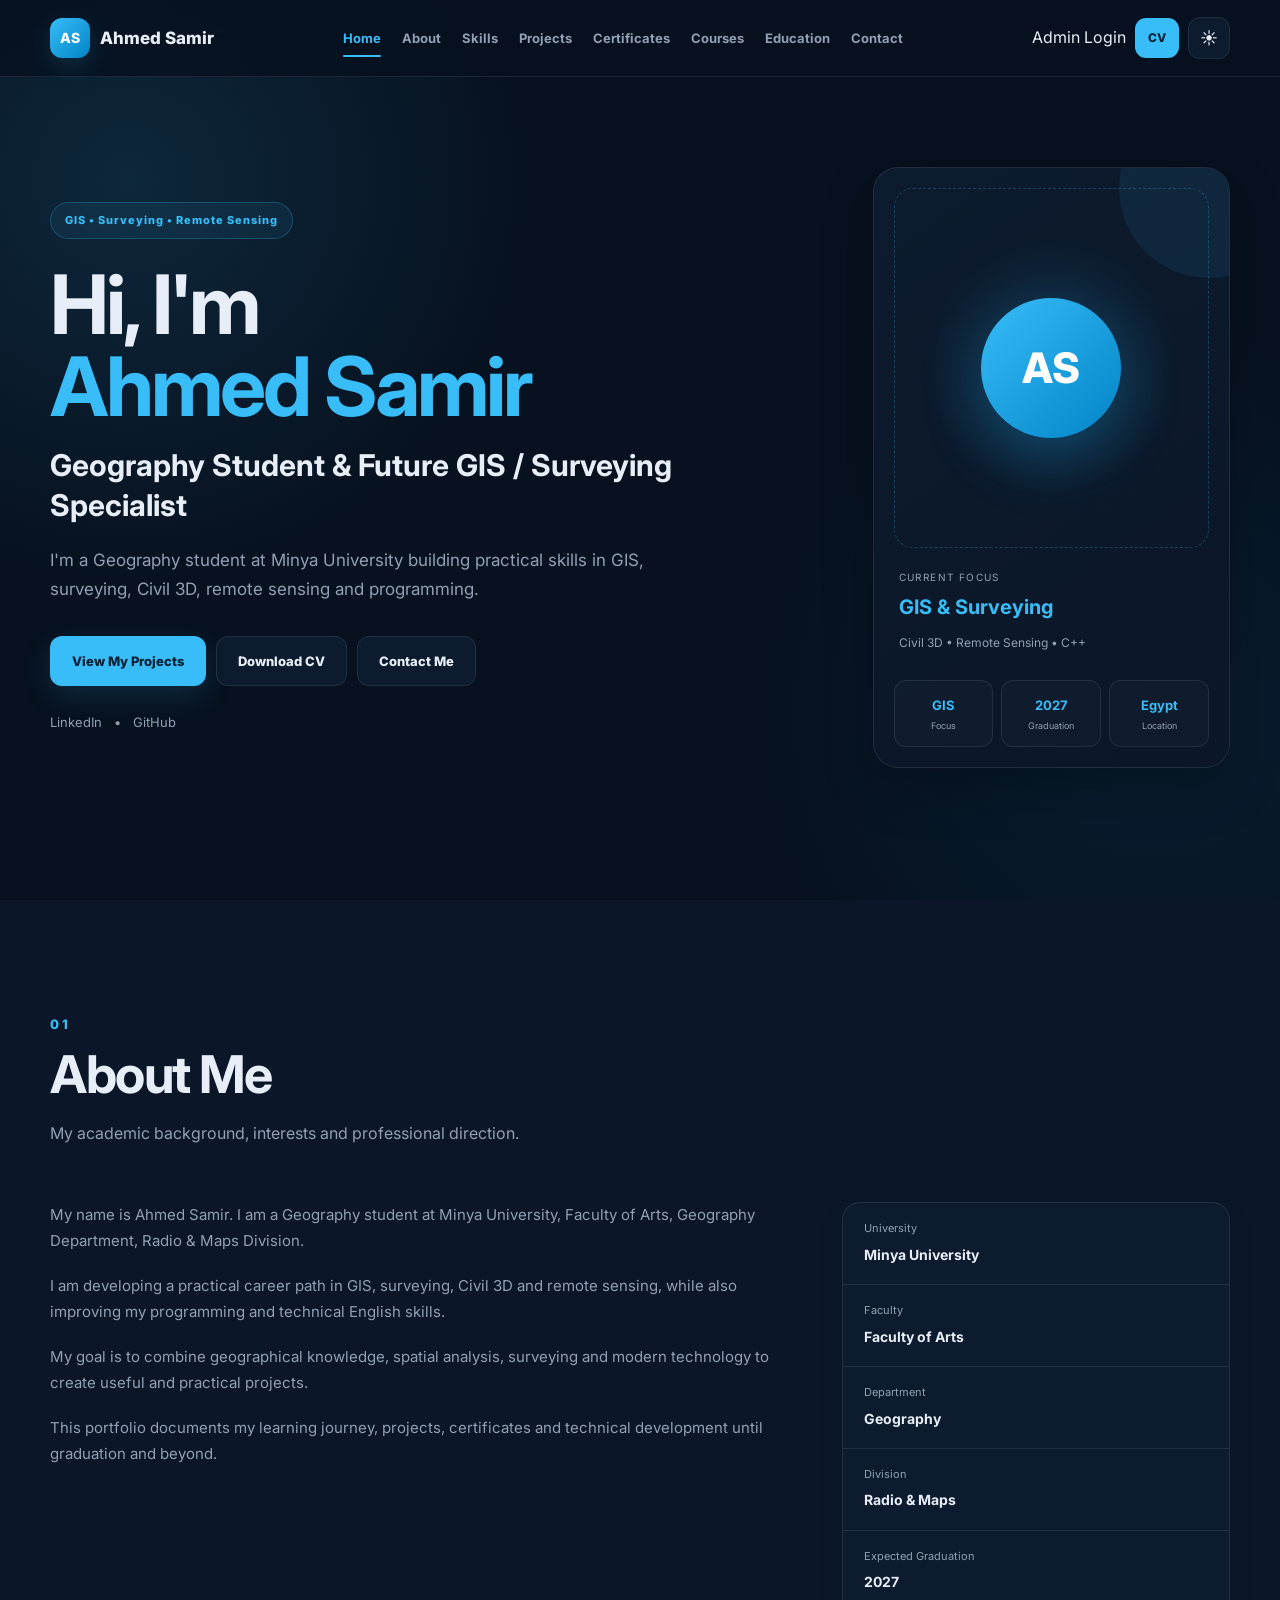
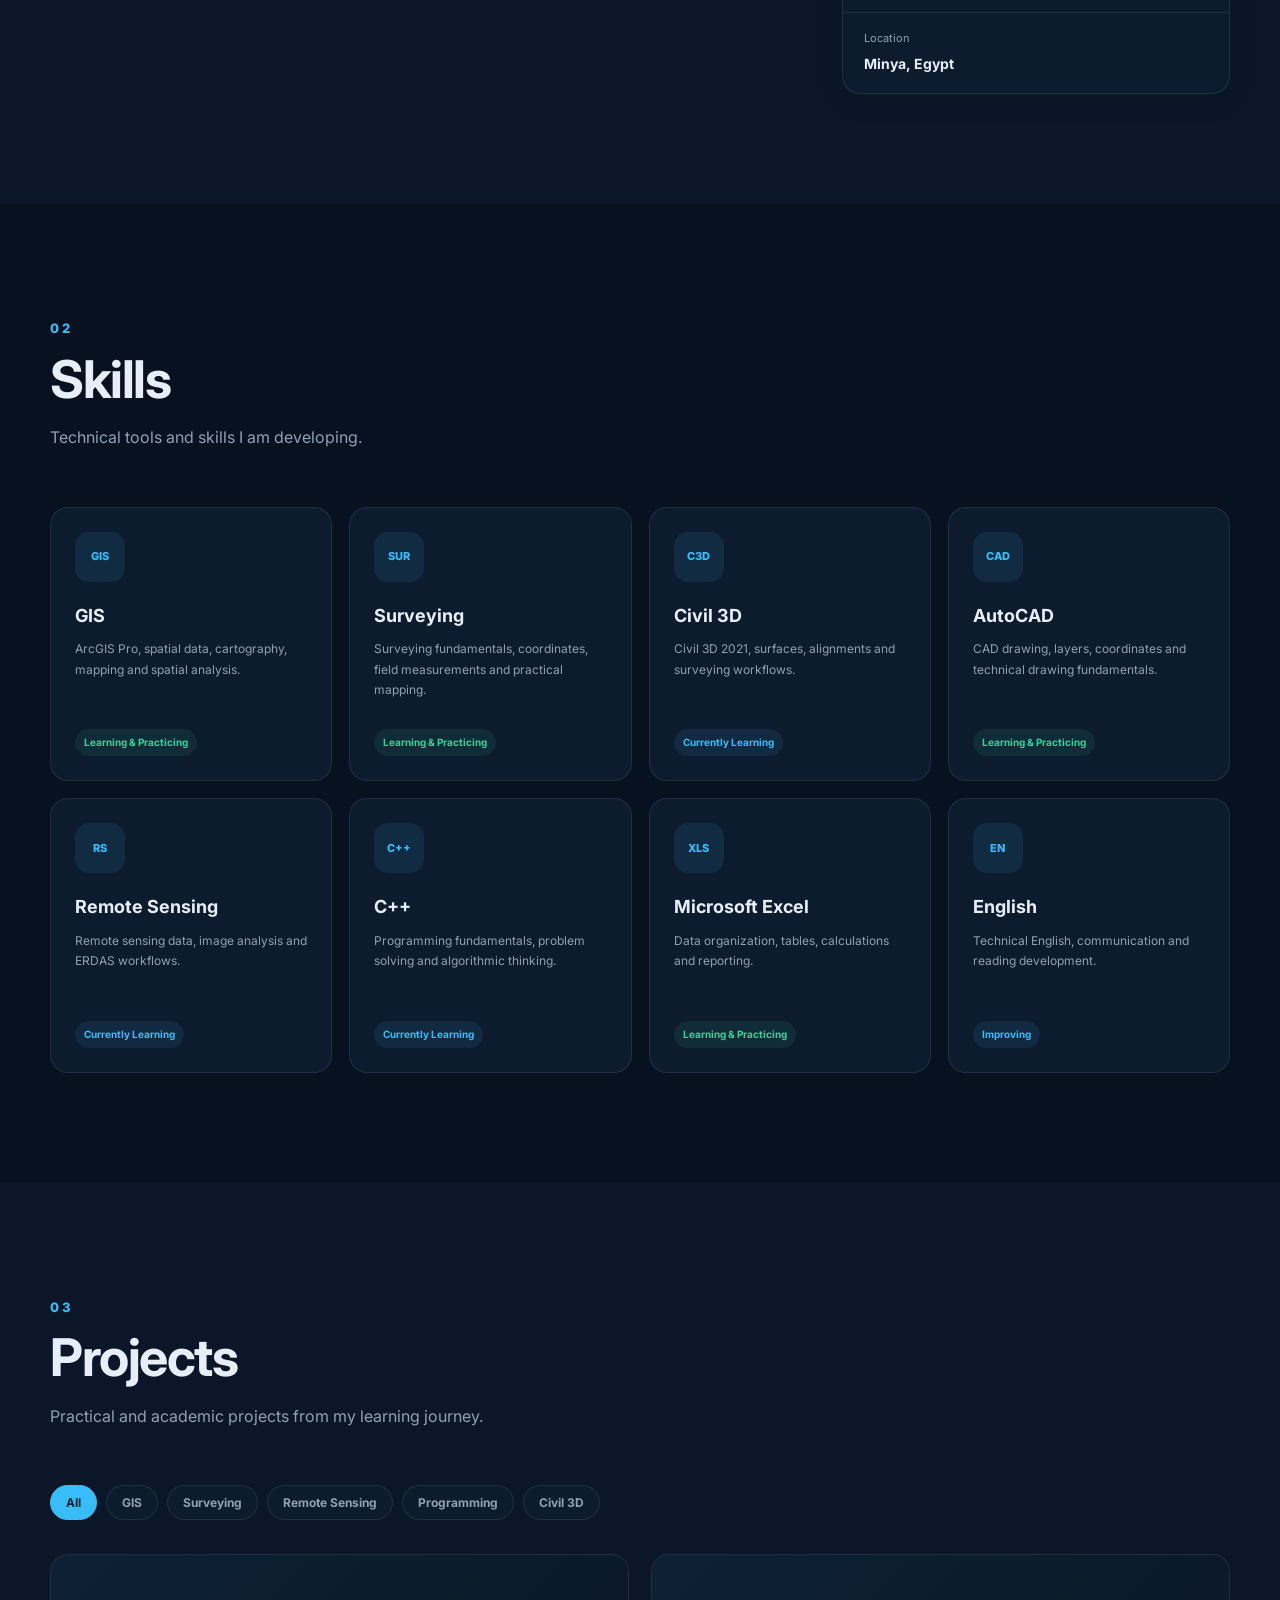
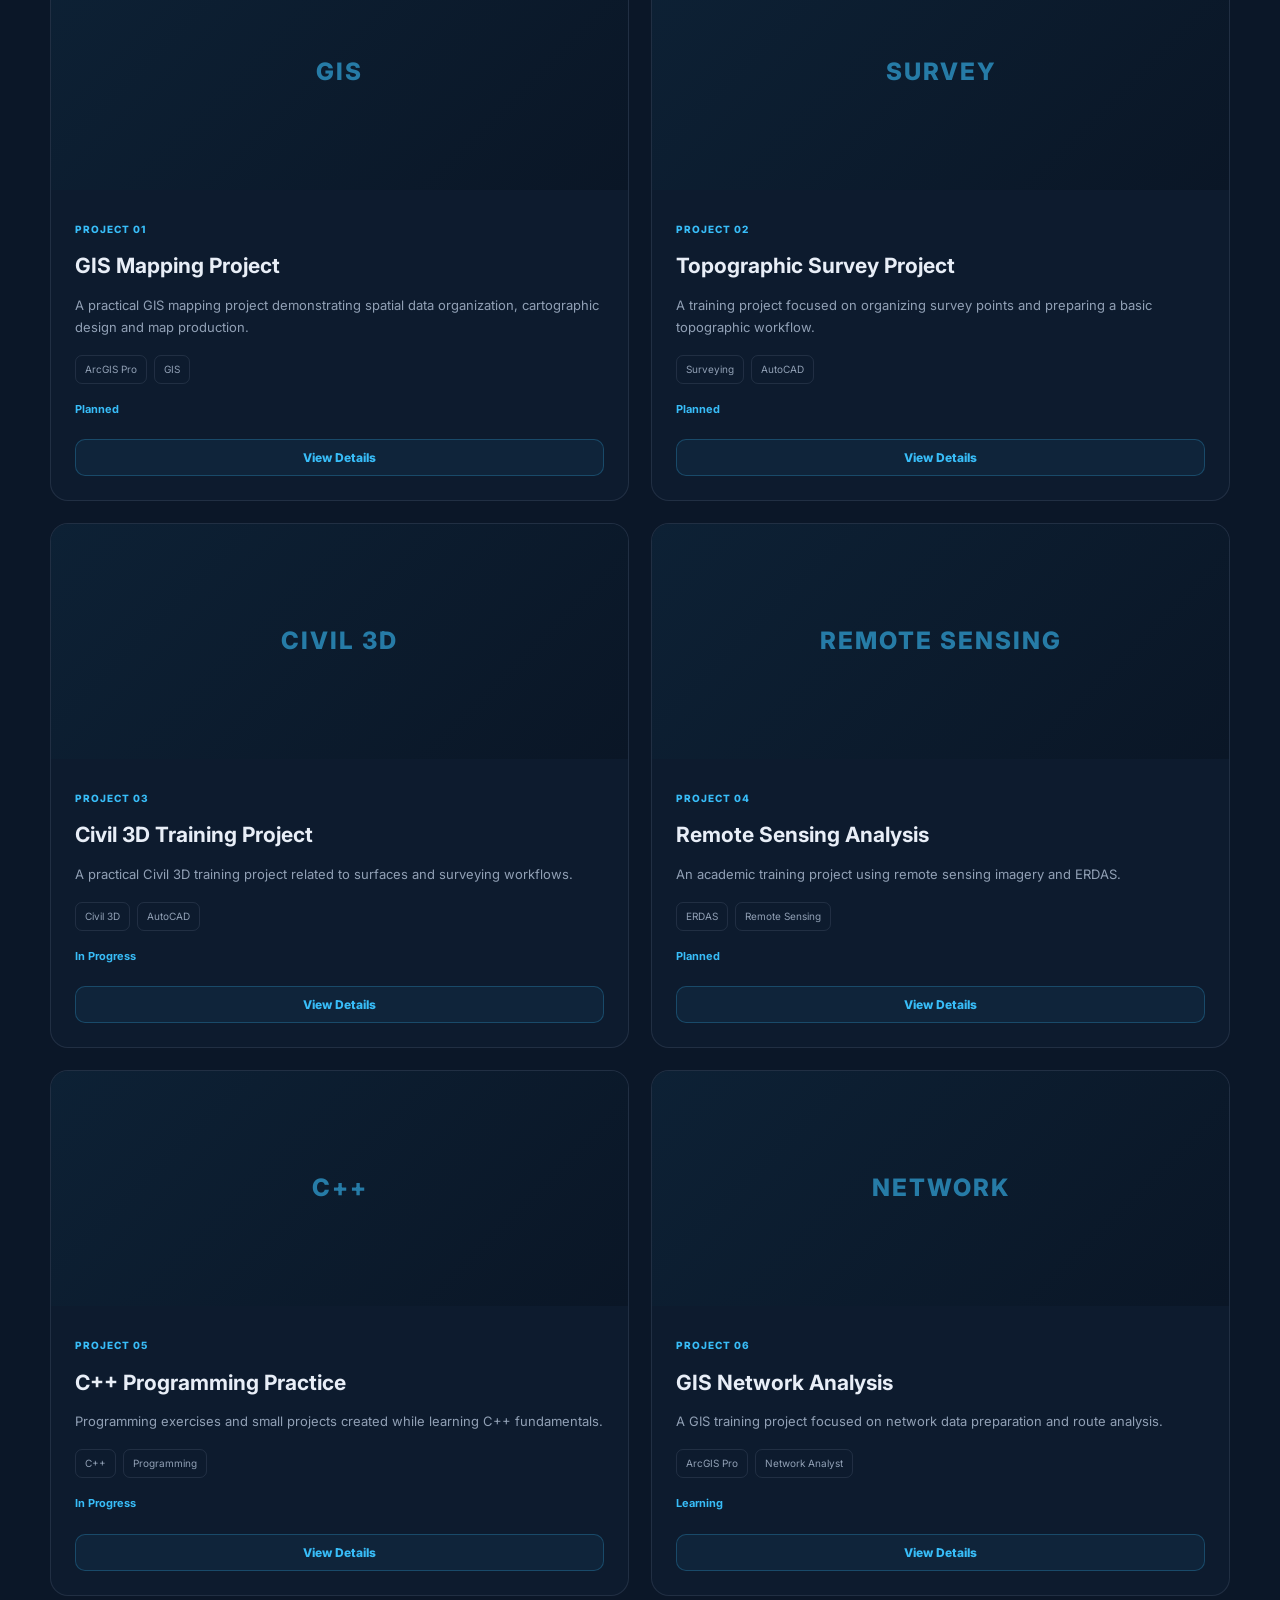
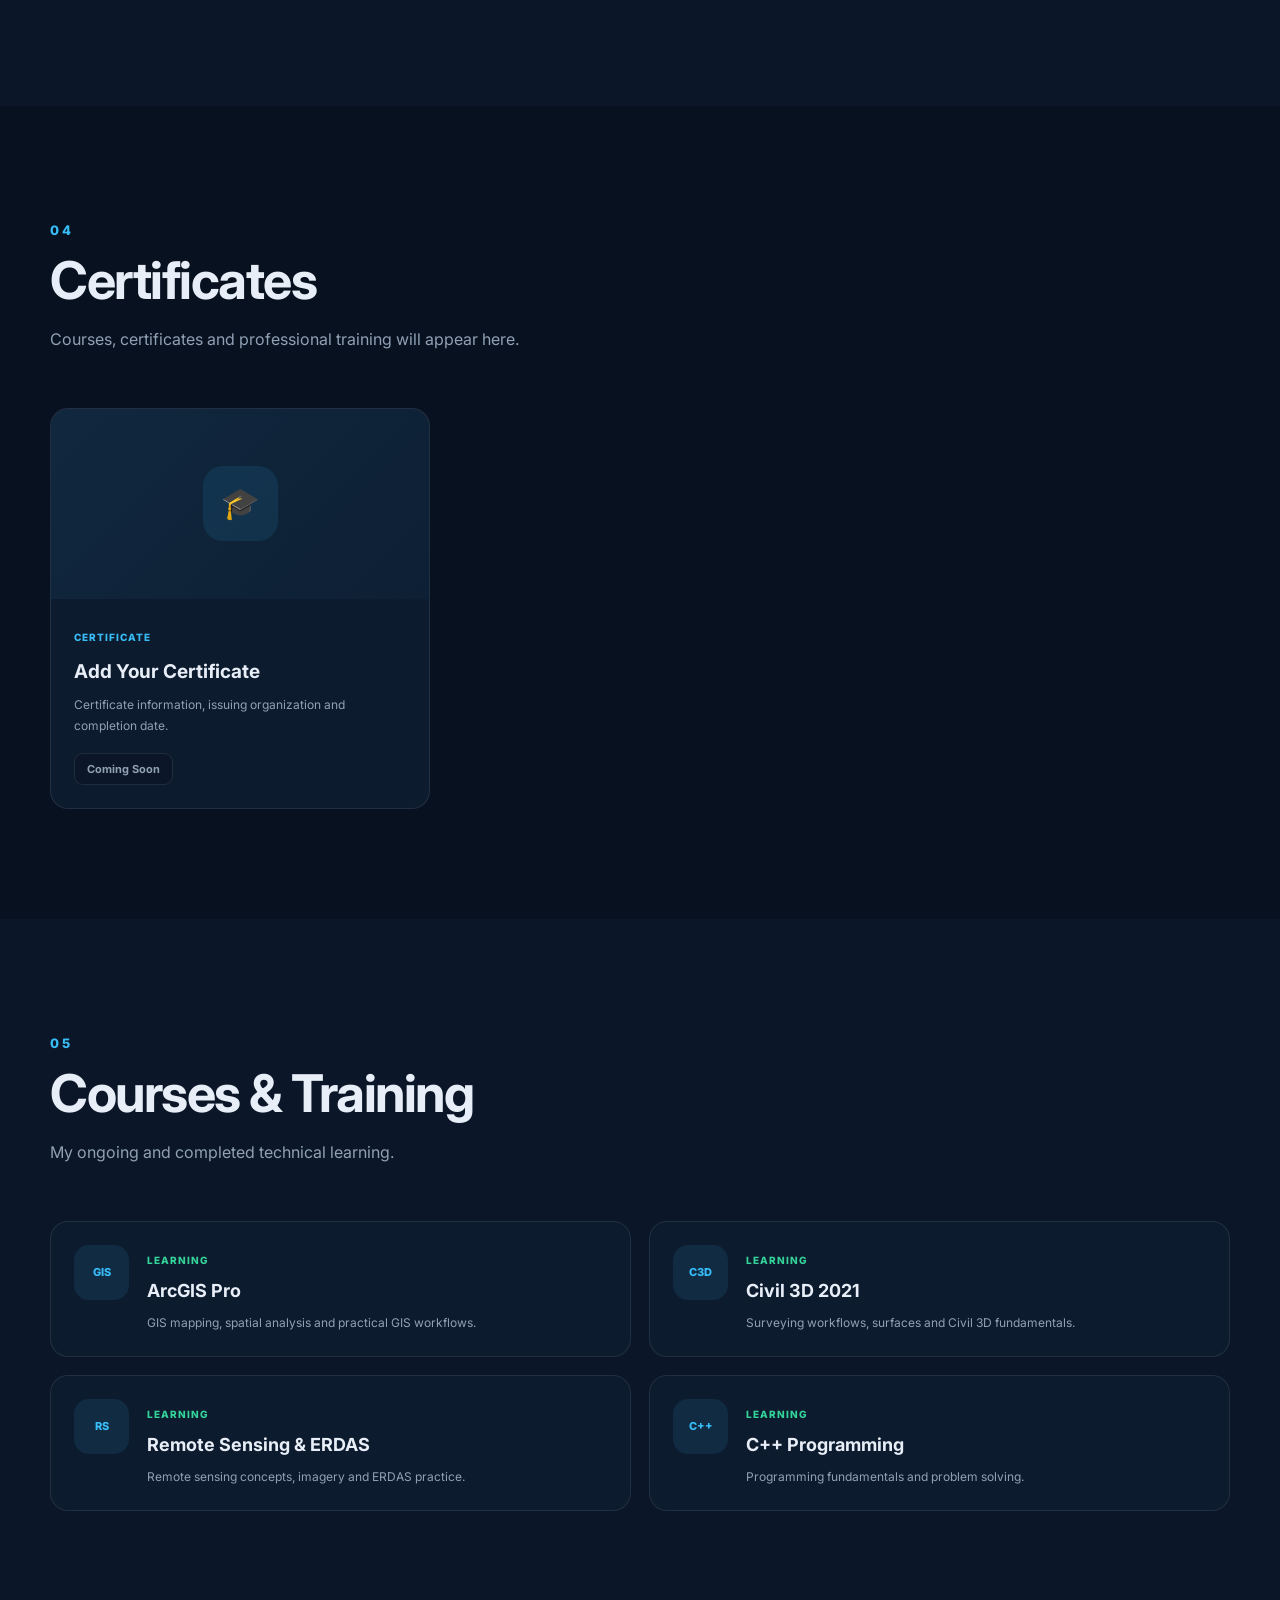
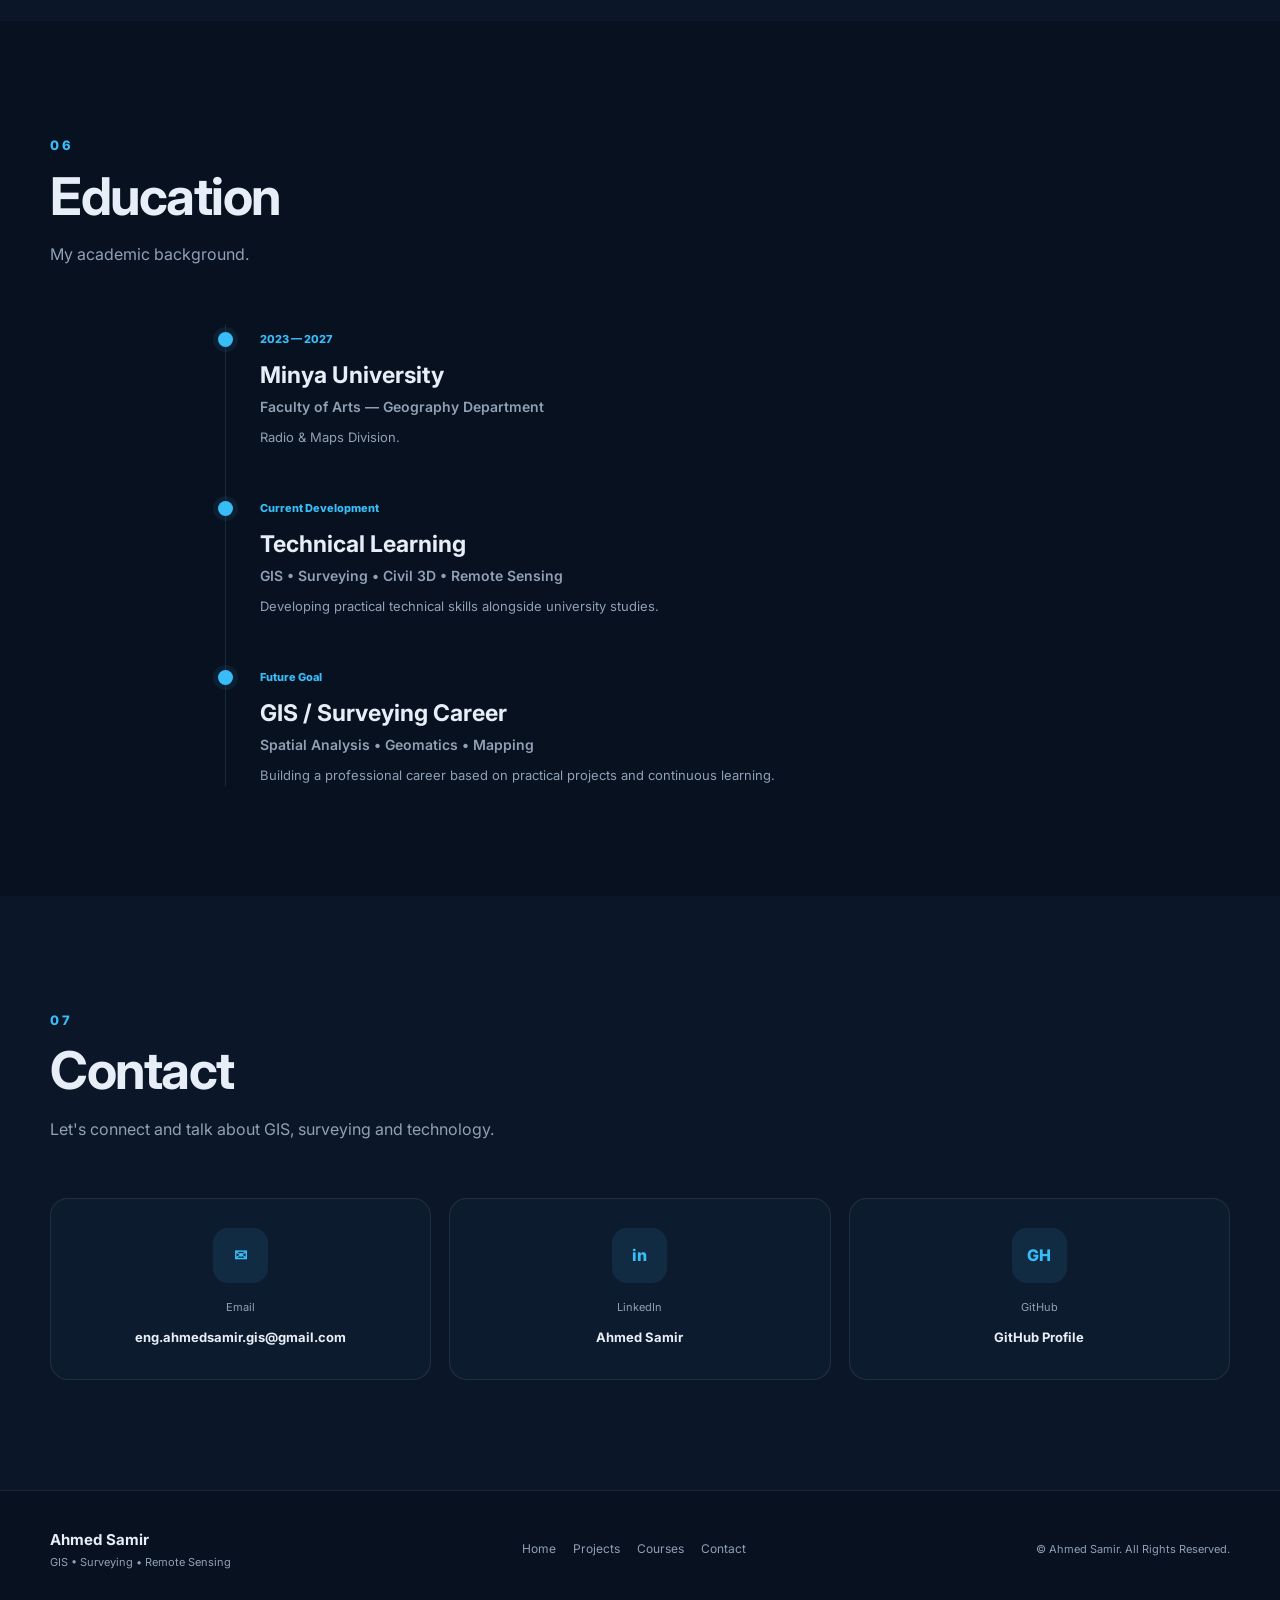
==== commit 047c45a8: "Update index.html" ====
--- a/index.html
+++ b/index.html
@@ -1,39 +1,60 @@
 <!DOCTYPE html>
 <html lang="en">
+
 <head>
+
     <meta charset="UTF-8">
 
-    <meta name="viewport"
-          content="width=device-width, initial-scale=1.0">
-
-    <meta name="description"
-          content="Ahmed Samir - GIS, Surveying, Civil 3D, Remote Sensing and Programming Portfolio">
-
-    <meta name="author"
-          content="Ahmed Samir">
-
-    <meta name="keywords"
-          content="Ahmed Samir, GIS, Geography, Surveying, Civil 3D, AutoCAD, Remote Sensing, ERDAS, C++, Minya University">
-
-    <meta name="theme-color"
-          content="#07111f">
+    <meta
+        name="viewport"
+        content="width=device-width, initial-scale=1.0"
+    >
+
+    <meta
+        name="description"
+        content="Ahmed Samir - GIS, Surveying, Civil 3D, Remote Sensing and Programming Portfolio"
+    >
+
+    <meta
+        name="author"
+        content="Ahmed Samir"
+    >
+
+    <meta
+        name="keywords"
+        content="Ahmed Samir, GIS, Geography, Surveying, Civil 3D, AutoCAD, Remote Sensing, ERDAS, C++, Minya University"
+    >
+
+    <meta
+        name="theme-color"
+        content="#07111f"
+    >
 
     <title>
         Ahmed Samir | GIS & Surveying Portfolio
     </title>
 
-    <link rel="stylesheet"
-          href="style.css">
-
-    <link rel="preconnect"
-          href="https://fonts.googleapis.com">
-
-    <link rel="preconnect"
-          href="https://fonts.gstatic.com"
-          crossorigin>
-
-    <link href="https://fonts.googleapis.com/css2?family=Cairo:wght@400;500;600;700;800&family=Inter:wght@400;500;600;700;800&display=swap"
-          rel="stylesheet">
+    <link
+        rel="stylesheet"
+        href="style.css"
+    >
+
+    <link
+        rel="preconnect"
+        href="https://fonts.googleapis.com"
+    >
+
+    <link
+        rel="preconnect"
+        href="https://fonts.gstatic.com"
+        crossorigin
+    >
+
+    <link
+        href="https://fonts.googleapis.com/css2?family=Cairo:wght@400;500;600;700;800&family=Inter:wght@400;500;600;700;800&display=swap"
+        rel="stylesheet"
+    >
+
 </head>
 
 
@@ -44,17 +65,21 @@
          HEADER
     ====================================================== -->
 
-    <header class="header"
-            id="header">
+    <header
+        class="header"
+        id="header"
+    >
 
         <div class="container nav-container">
 
 
             <!-- LOGO -->
 
-            <a href="#home"
-               class="logo"
-               aria-label="Ahmed Samir Home">
+            <a
+                href="#home"
+                class="logo"
+                aria-label="Ahmed Samir Home"
+            >
 
                 <span class="logo-mark">
                     AS
@@ -69,47 +94,65 @@
 
             <!-- NAVIGATION -->
 
-            <nav class="navbar"
-                 id="navbar"
-                 aria-label="Main Navigation">
-
-                <a href="#home"
-                   class="nav-link active">
+            <nav
+                class="navbar"
+                id="navbar"
+                aria-label="Main Navigation"
+            >
+
+                <a
+                    href="#home"
+                    class="nav-link active"
+                >
                     Home
                 </a>
 
-                <a href="#about"
-                   class="nav-link">
+                <a
+                    href="#about"
+                    class="nav-link"
+                >
                     About
                 </a>
 
-                <a href="#skills"
-                   class="nav-link">
+                <a
+                    href="#skills"
+                    class="nav-link"
+                >
                     Skills
                 </a>
 
-                <a href="#projects"
-                   class="nav-link">
+                <a
+                    href="#projects"
+                    class="nav-link"
+                >
                     Projects
                 </a>
 
-                <a href="#certificates"
-                   class="nav-link">
+                <a
+                    href="#certificates"
+                    class="nav-link"
+                >
                     Certificates
                 </a>
 
-                <a href="#courses"
-                   class="nav-link">
+                <a
+                    href="#courses"
+                    class="nav-link"
+                >
                     Courses
                 </a>
 
-                <a href="#education"
-                   class="nav-link">
+                <a
+                    href="#education"
+                    class="nav-link"
+                >
                     Education
                 </a>
 
-                <a href="#contact"
-                   class="nav-link">
+                <a
+                    href="#contact"
+                    class="nav-link"
+                >
                     Contact
                 </a>
 
@@ -120,35 +163,52 @@
 
             <div class="nav-actions">
 
-                <a href="assets/Ahmed_Samir_CV.pdf"
-                   class="nav-cv"
-                   download
-                   aria-label="Download CV">
-
+
+                <!-- ADMIN LOGIN -->
+
+                <a
+                    href="login.html"
+                    class="admin-login-link"
+                    aria-label="Admin Login"
+                >
+                    Admin Login
+                </a>
+
+
+                <!-- CV -->
+
+                <a
+                    href="assets/Ahmed_Samir_CV.pdf"
+                    class="nav-cv"
+                    download
+                    aria-label="Download CV"
+                >
                     CV
                 </a>
 
+
+                <!-- THEME -->
 
                 <button
                     class="theme-btn"
                     id="themeBtn"
                     type="button"
-                    aria-label="Toggle theme">
-
+                    aria-label="Toggle theme"
+                >
                     ☀
-
                 </button>
 
+
+                <!-- MOBILE MENU -->
 
                 <button
                     class="menu-btn"
                     id="menuBtn"
                     type="button"
                     aria-label="Open navigation menu"
-                    aria-expanded="false">
-
+                    aria-expanded="false"
+                >
                     ☰
-
                 </button>
 
             </div>
@@ -170,25 +230,23 @@
              HERO
         ================================================== -->
 
-        <section class="hero section"
-                 id="home">
+        <section
+            class="hero section"
+            id="home"
+        >
 
             <div class="container hero-container">
 
 
-                <!-- HERO CONTENT -->
-
                 <div class="hero-content">
 
 
                     <span class="hero-label">
-
                         GIS
                         •
                         Surveying
                         •
                         Remote Sensing
-
                     </span>
 
 
@@ -204,86 +262,70 @@
 
 
                     <h2>
-
                         Geography Student
                         &
                         Future GIS / Surveying Specialist
-
                     </h2>
 
 
                     <p>
-
                         I'm a Geography student at Minya University
                         building practical skills in GIS, surveying,
                         Civil 3D, remote sensing and programming.
-
                     </p>
 
 
-                    <!-- HERO BUTTONS -->
-
                     <div class="hero-buttons">
 
-
-                        <a href="#projects"
-                           class="btn btn-primary">
-
+                        <a
+                            href="#projects"
+                            class="btn btn-primary"
+                        >
                             View My Projects
-
                         </a>
 
 
-                        <a href="assets/Ahmed_Samir_CV.pdf"
-                           class="btn btn-secondary"
-                           download>
-
+                        <a
+                            href="assets/Ahmed_Samir_CV.pdf"
+                            class="btn btn-secondary"
+                            download
+                        >
                             Download CV
-
                         </a>
 
 
-                        <a href="#contact"
-                           class="btn btn-secondary">
-
+                        <a
+                            href="#contact"
+                            class="btn btn-secondary"
+                        >
                             Contact Me
-
                         </a>
 
-
                     </div>
 
 
-                    <!-- SOCIAL LINKS -->
-
                     <div class="hero-social">
-
 
                         <a
                             href="https://www.linkedin.com/in/ahmed-samir-261773343/"
                             target="_blank"
-                            rel="noopener noreferrer">
-
+                            rel="noopener noreferrer"
+                        >
                             LinkedIn
-
                         </a>
-
 
                         <span>
                             •
                         </span>
 
-
                         <a
                             href="https://github.com/"
                             target="_blank"
-                            rel="noopener noreferrer">
-
+                            rel="noopener noreferrer"
+                        >
                             GitHub
-
                         </a>
 
-
                     </div>
 
                 </div>
@@ -294,26 +336,19 @@
 
                 <div class="hero-card">
 
-
                     <div class="profile-image-wrapper">
-
-
-                        <!--
-                            ADD YOUR PHOTO HERE:
-
-                            assets/profile.jpg
-                        -->
 
                         <img
                             src="assets/profile.jpg"
                             alt="Ahmed Samir"
                             class="profile-image"
-                            onerror="this.style.display='none'; document.getElementById('profileFallback').style.display='flex';">
-
+                            onerror="this.style.display='none'; document.getElementById('profileFallback').style.display='flex';"
+                        >
 
                         <div
                             class="profile-fallback"
-                            id="profileFallback">
+                            id="profileFallback"
+                        >
 
                             <span>
                                 AS
@@ -321,40 +356,31 @@
 
                         </div>
 
-
                     </div>
 
 
                     <div class="hero-card-info">
-
 
                         <span>
                             Current Focus
                         </span>
 
-
                         <strong>
                             GIS & Surveying
                         </strong>
 
-
                         <small>
-
                             Civil 3D
                             •
                             Remote Sensing
                             •
                             C++
-
                         </small>
 
                     </div>
 
 
-                    <!-- HERO STATS -->
-
                     <div class="hero-stats">
-
 
                         <div class="hero-stat">
 
@@ -408,11 +434,12 @@
              ABOUT
         ================================================== -->
 
-        <section class="section about-section"
-                 id="about">
+        <section
+            class="section about-section"
+            id="about"
+        >
 
             <div class="container">
-
 
                 <div class="section-heading">
 
@@ -432,132 +459,70 @@
                 </div>
 
 
-
                 <div class="about-grid">
 
 
                     <div class="about-text">
 
-
                         <p>
-
                             My name is Ahmed Samir. I am a Geography
                             student at Minya University, Faculty of Arts,
                             Geography Department, Radio & Maps Division.
-
                         </p>
 
-
                         <p>
-
                             I am developing a practical career path in
                             GIS, surveying, Civil 3D and remote sensing,
                             while also improving my programming and
                             technical English skills.
-
                         </p>
 
-
                         <p>
-
                             My goal is to combine geographical knowledge,
                             spatial analysis, surveying and modern
                             technology to create useful and practical
                             projects.
-
                         </p>
 
-
                         <p>
-
                             This portfolio documents my learning journey,
                             projects, certificates and technical
                             development until graduation and beyond.
-
                         </p>
 
                     </div>
 
 
-
                     <div class="about-info">
 
-
                         <div class="info-item">
-
-                            <span>
-                                University
-                            </span>
-
-                            <strong>
-                                Minya University
-                            </strong>
-
-                        </div>
-
+                            <span>University</span>
+                            <strong>Minya University</strong>
+                        </div>
 
                         <div class="info-item">
-
-                            <span>
-                                Faculty
-                            </span>
-
-                            <strong>
-                                Faculty of Arts
-                            </strong>
-
-                        </div>
-
+                            <span>Faculty</span>
+                            <strong>Faculty of Arts</strong>
+                        </div>
 
                         <div class="info-item">
-
-                            <span>
-                                Department
-                            </span>
-
-                            <strong>
-                                Geography
-                            </strong>
-
-                        </div>
-
+                            <span>Department</span>
+                            <strong>Geography</strong>
+                        </div>
 
                         <div class="info-item">
-
-                            <span>
-                                Division
-                            </span>
-
-                            <strong>
-                                Radio & Maps
-                            </strong>
-
-                        </div>
-
+                            <span>Division</span>
+                            <strong>Radio & Maps</strong>
+                        </div>
 
                         <div class="info-item">
-
-                            <span>
-                                Expected Graduation
-                            </span>
-
-                            <strong>
-                                2027
-                            </strong>
-
-                        </div>
-
+                            <span>Expected Graduation</span>
+                            <strong>2027</strong>
+                        </div>
 
                         <div class="info-item">
-
-                            <span>
-                                Location
-                            </span>
-
-                            <strong>
-                                Minya, Egypt
-                            </strong>
-
+                            <span>Location</span>
+                            <strong>Minya, Egypt</strong>
                         </div>
 
                     </div>
@@ -574,11 +539,12 @@
              SKILLS
         ================================================== -->
 
-        <section class="section skills-section"
-                 id="skills">
+        <section
+            class="section skills-section"
+            id="skills"
+        >
 
             <div class="container">
-
 
                 <div class="section-heading">
 
@@ -597,11 +563,8 @@
                 </div>
 
 
-
                 <div class="skills-grid">
 
-
-                    <!-- GIS -->
 
                     <article class="skill-card">
 
@@ -614,11 +577,9 @@
                         </h3>
 
                         <p>
-
                             ArcGIS Pro, spatial data,
                             cartography, mapping and
                             spatial analysis.
-
                         </p>
 
                         <span class="skill-status">
@@ -628,9 +589,6 @@
                     </article>
 
 
-
-                    <!-- SURVEYING -->
-
                     <article class="skill-card">
 
                         <div class="skill-icon">
@@ -642,11 +600,9 @@
                         </h3>
 
                         <p>
-
                             Surveying fundamentals,
                             coordinates, field measurements
                             and practical mapping.
-
                         </p>
 
                         <span class="skill-status">
@@ -656,9 +612,6 @@
                     </article>
 
 
-
-                    <!-- CIVIL 3D -->
-
                     <article class="skill-card">
 
                         <div class="skill-icon">
@@ -670,11 +623,9 @@
                         </h3>
 
                         <p>
-
                             Civil 3D 2021, surfaces,
                             alignments and surveying
                             workflows.
-
                         </p>
 
                         <span class="skill-status learning">
@@ -684,9 +635,6 @@
                     </article>
 
 
-
-                    <!-- AUTOCAD -->
-
                     <article class="skill-card">
 
                         <div class="skill-icon">
@@ -698,11 +646,9 @@
                         </h3>
 
                         <p>
-
                             CAD drawing, layers,
                             coordinates and technical
                             drawing fundamentals.
-
                         </p>
 
                         <span class="skill-status">
@@ -712,9 +658,6 @@
                     </article>
 
 
-
-                    <!-- REMOTE SENSING -->
-
                     <article class="skill-card">
 
                         <div class="skill-icon">
@@ -726,11 +669,9 @@
                         </h3>
 
                         <p>
-
                             Remote sensing data,
                             image analysis and
                             ERDAS workflows.
-
                         </p>
 
                         <span class="skill-status learning">
@@ -740,9 +681,6 @@
                     </article>
 
 
-
-                    <!-- C++ -->
-
                     <article class="skill-card">
 
                         <div class="skill-icon">
@@ -754,11 +692,9 @@
                         </h3>
 
                         <p>
-
                             Programming fundamentals,
                             problem solving and
                             algorithmic thinking.
-
                         </p>
 
                         <span class="skill-status learning">
@@ -768,9 +704,6 @@
                     </article>
 
 
-
-                    <!-- EXCEL -->
-
                     <article class="skill-card">
 
                         <div class="skill-icon">
@@ -782,11 +715,9 @@
                         </h3>
 
                         <p>
-
                             Data organization,
                             tables, calculations
                             and reporting.
-
                         </p>
 
                         <span class="skill-status">
@@ -796,9 +727,6 @@
                     </article>
 
 
-
-                    <!-- ENGLISH -->
-
                     <article class="skill-card">
 
                         <div class="skill-icon">
@@ -810,11 +738,9 @@
                         </h3>
 
                         <p>
-
                             Technical English,
                             communication and
                             reading development.
-
                         </p>
 
                         <span class="skill-status learning">
@@ -835,11 +761,12 @@
              PROJECTS
         ================================================== -->
 
-        <section class="section projects-section"
-                 id="projects">
+        <section
+            class="section projects-section"
+            id="projects"
+        >
 
             <div class="container">
-
 
                 <div class="section-heading">
 
@@ -859,127 +786,98 @@
                 </div>
 
 
-
-                <!-- FILTERS -->
-
                 <div class="project-filters">
-
 
                     <button
                         class="filter-btn active"
                         type="button"
-                        data-filter="all">
-
+                        data-filter="all"
+                    >
                         All
-
                     </button>
-
 
                     <button
                         class="filter-btn"
                         type="button"
-                        data-filter="gis">
-
+                        data-filter="gis"
+                    >
                         GIS
-
                     </button>
-
 
                     <button
                         class="filter-btn"
                         type="button"
-                        data-filter="surveying">
-
+                        data-filter="surveying"
+                    >
                         Surveying
-
                     </button>
-
 
                     <button
                         class="filter-btn"
                         type="button"
-                        data-filter="remote-sensing">
-
+                        data-filter="remote-sensing"
+                    >
                         Remote Sensing
-
                     </button>
-
 
                     <button
                         class="filter-btn"
                         type="button"
-                        data-filter="programming">
-
+                        data-filter="programming"
+                    >
                         Programming
-
                     </button>
-
 
                     <button
                         class="filter-btn"
                         type="button"
-                        data-filter="civil3d">
-
+                        data-filter="civil3d"
+                    >
                         Civil 3D
-
                     </button>
 
                 </div>
 
 
-
-                <!-- PROJECT GRID -->
-
                 <div class="projects-grid">
 
-
-                    <!-- PROJECT 01 -->
 
                     <article
                         class="project-card"
-                        data-category="gis">
-
+                        data-category="gis"
+                    >
 
                         <div class="project-image">
-
 
                             <img
                                 src="assets/projects/project-01.jpg"
                                 alt="GIS Mapping Project"
                                 class="project-img"
-                                onerror="this.style.display='none';">
-
+                                onerror="this.style.display='none';"
+                            >
 
                             <div class="project-placeholder">
-
                                 GIS
-
                             </div>
 
                         </div>
 
 
                         <div class="project-content">
-
 
                             <span class="project-number">
                                 Project 01
                             </span>
-
 
                             <h3>
                                 GIS Mapping Project
                             </h3>
 
-
                             <p>
-
                                 A practical GIS mapping project
                                 demonstrating spatial data organization,
                                 cartographic design and map production.
-
                             </p>
-
 
                             <div class="project-tools">
 
@@ -993,74 +891,59 @@
 
                             </div>
 
-
                             <span class="project-status">
                                 Planned
                             </span>
-
 
                             <button
                                 class="project-details-btn"
                                 type="button"
-                                data-project="project-01">
-
+                                data-project="project-01"
+                            >
                                 View Details
-
                             </button>
 
                         </div>
 
                     </article>
 
-
-
-                    <!-- PROJECT 02 -->
 
                     <article
                         class="project-card"
-                        data-category="surveying">
-
+                        data-category="surveying"
+                    >
 
                         <div class="project-image">
-
 
                             <img
                                 src="assets/projects/project-02.jpg"
                                 alt="Topographic Survey Project"
                                 class="project-img"
-                                onerror="this.style.display='none';">
-
+                                onerror="this.style.display='none';"
+                            >
 
                             <div class="project-placeholder">
-
                                 SURVEY
-
                             </div>
 
                         </div>
 
 
                         <div class="project-content">
-
 
                             <span class="project-number">
                                 Project 02
                             </span>
-
 
                             <h3>
                                 Topographic Survey Project
                             </h3>
 
-
                             <p>
-
                                 A training project focused on
                                 organizing survey points and preparing
                                 a basic topographic workflow.
-
                             </p>
-
 
                             <div class="project-tools">
 
@@ -1074,74 +957,59 @@
 
                             </div>
 
-
                             <span class="project-status">
                                 Planned
                             </span>
-
 
                             <button
                                 class="project-details-btn"
                                 type="button"
-                                data-project="project-02">
-
+                                data-project="project-02"
+                            >
                                 View Details
-
                             </button>
 
                         </div>
 
                     </article>
 
-
-
-                    <!-- PROJECT 03 -->
 
                     <article
                         class="project-card"
-                        data-category="civil3d">
-
+                        data-category="civil3d"
+                    >
 
                         <div class="project-image">
-
 
                             <img
                                 src="assets/projects/project-03.jpg"
                                 alt="Civil 3D Project"
                                 class="project-img"
-                                onerror="this.style.display='none';">
-
+                                onerror="this.style.display='none';"
+                            >
 
                             <div class="project-placeholder">
-
                                 CIVIL 3D
-
                             </div>
 
                         </div>
 
 
                         <div class="project-content">
-
 
                             <span class="project-number">
                                 Project 03
                             </span>
-
 
                             <h3>
                                 Civil 3D Training Project
                             </h3>
 
-
                             <p>
-
                                 A practical Civil 3D training project
                                 related to surfaces and surveying
                                 workflows.
-
                             </p>
-
 
                             <div class="project-tools">
 
@@ -1155,73 +1023,58 @@
 
                             </div>
 
-
                             <span class="project-status">
                                 In Progress
                             </span>
-
 
                             <button
                                 class="project-details-btn"
                                 type="button"
-                                data-project="project-03">
-
+                                data-project="project-03"
+                            >
                                 View Details
-
                             </button>
 
                         </div>
 
                     </article>
 
-
-
-                    <!-- PROJECT 04 -->
 
                     <article
                         class="project-card"
-                        data-category="remote-sensing">
-
+                        data-category="remote-sensing"
+                    >
 
                         <div class="project-image">
-
 
                             <img
                                 src="assets/projects/project-04.jpg"
                                 alt="Remote Sensing Project"
                                 class="project-img"
-                                onerror="this.style.display='none';">
-
+                                onerror="this.style.display='none';"
+                            >
 
                             <div class="project-placeholder">
-
                                 REMOTE SENSING
-
                             </div>
 
                         </div>
 
 
                         <div class="project-content">
-
 
                             <span class="project-number">
                                 Project 04
                             </span>
-
 
                             <h3>
                                 Remote Sensing Analysis
                             </h3>
 
-
                             <p>
-
                                 An academic training project using
                                 remote sensing imagery and ERDAS.
-
                             </p>
-
 
                             <div class="project-tools">
 
@@ -1235,74 +1088,59 @@
 
                             </div>
 
-
                             <span class="project-status">
                                 Planned
                             </span>
-
 
                             <button
                                 class="project-details-btn"
                                 type="button"
-                                data-project="project-04">
-
+                                data-project="project-04"
+                            >
                                 View Details
-
                             </button>
 
                         </div>
 
                     </article>
 
-
-
-                    <!-- PROJECT 05 -->
 
                     <article
                         class="project-card"
-                        data-category="programming">
-
+                        data-category="programming"
+                    >
 
                         <div class="project-image">
-
 
                             <img
                                 src="assets/projects/project-05.jpg"
                                 alt="C++ Programming Project"
                                 class="project-img"
-                                onerror="this.style.display='none';">
-
+                                onerror="this.style.display='none';"
+                            >
 
                             <div class="project-placeholder">
-
                                 C++
-
                             </div>
 
                         </div>
 
 
                         <div class="project-content">
-
 
                             <span class="project-number">
                                 Project 05
                             </span>
-
 
                             <h3>
                                 C++ Programming Practice
                             </h3>
 
-
                             <p>
-
                                 Programming exercises and small
                                 projects created while learning
                                 C++ fundamentals.
-
                             </p>
-
 
                             <div class="project-tools">
 
@@ -1316,74 +1154,59 @@
 
                             </div>
 
-
                             <span class="project-status">
                                 In Progress
                             </span>
-
 
                             <button
                                 class="project-details-btn"
                                 type="button"
-                                data-project="project-05">
-
+                                data-project="project-05"
+                            >
                                 View Details
-
                             </button>
 
                         </div>
 
                     </article>
 
-
-
-                    <!-- PROJECT 06 -->
 
                     <article
                         class="project-card"
-                        data-category="gis">
-
+                        data-category="gis"
+                    >
 
                         <div class="project-image">
-
 
                             <img
                                 src="assets/projects/project-06.jpg"
                                 alt="Network Analysis Project"
                                 class="project-img"
-                                onerror="this.style.display='none';">
-
+                                onerror="this.style.display='none';"
+                            >
 
                             <div class="project-placeholder">
-
                                 NETWORK
-
                             </div>
 
                         </div>
 
 
                         <div class="project-content">
-
 
                             <span class="project-number">
                                 Project 06
                             </span>
-
 
                             <h3>
                                 GIS Network Analysis
                             </h3>
 
-
                             <p>
-
                                 A GIS training project focused on
                                 network data preparation and route
                                 analysis.
-
                             </p>
-
 
                             <div class="project-tools">
 
@@ -1397,19 +1220,16 @@
 
                             </div>
 
-
                             <span class="project-status">
                                 Learning
                             </span>
-
 
                             <button
                                 class="project-details-btn"
                                 type="button"
-                                data-project="project-06">
-
+                                data-project="project-06"
+                            >
                                 View Details
-
                             </button>
 
                         </div>
@@ -1428,11 +1248,12 @@
              CERTIFICATES
         ================================================== -->
 
-        <section class="section certificates-section"
-                 id="certificates">
+        <section
+            class="section certificates-section"
+            id="certificates"
+        >
 
             <div class="container">
-
 
                 <div class="section-heading">
 
@@ -1452,14 +1273,9 @@
                 </div>
 
 
-
                 <div class="certificates-grid">
 
-
-                    <!-- CERTIFICATE PLACEHOLDER -->
-
                     <article class="certificate-card">
-
 
                         <div class="certificate-image">
 
@@ -1481,26 +1297,21 @@
                             </h3>
 
                             <p>
-
                                 Certificate information,
                                 issuing organization and
                                 completion date.
-
                             </p>
-
 
                             <button
                                 class="certificate-btn"
-                                type="button">
-
+                                type="button"
+                            >
                                 Coming Soon
-
                             </button>
 
                         </div>
 
                     </article>
-
 
                 </div>
 
@@ -1514,11 +1325,12 @@
              COURSES
         ================================================== -->
 
-        <section class="section courses-section"
-                 id="courses">
+        <section
+            class="section courses-section"
+            id="courses"
+        >
 
             <div class="container">
-
 
                 <div class="section-heading">
 
@@ -1537,17 +1349,14 @@
                 </div>
 
 
-
                 <div class="courses-grid">
 
 
                     <article class="course-card">
-
 
                         <div class="course-icon">
                             GIS
                         </div>
-
 
                         <div>
 
@@ -1569,14 +1378,11 @@
                     </article>
 
 
-
                     <article class="course-card">
-
 
                         <div class="course-icon">
                             C3D
                         </div>
-
 
                         <div>
 
@@ -1598,14 +1404,11 @@
                     </article>
 
 
-
                     <article class="course-card">
-
 
                         <div class="course-icon">
                             RS
                         </div>
-
 
                         <div>
 
@@ -1627,14 +1430,11 @@
                     </article>
 
 
-
                     <article class="course-card">
-
 
                         <div class="course-icon">
                             C++
                         </div>
-
 
                         <div>
 
@@ -1668,11 +1468,12 @@
              EDUCATION
         ================================================== -->
 
-        <section class="section education-section"
-                 id="education">
+        <section
+            class="section education-section"
+            id="education"
+        >
 
             <div class="container">
-
 
                 <div class="section-heading">
 
@@ -1691,34 +1492,27 @@
                 </div>
 
 
-
                 <div class="timeline">
 
 
                     <div class="timeline-item">
 
-
                         <div class="timeline-dot"></div>
 
-
                         <div class="timeline-content">
-
 
                             <span class="timeline-date">
                                 2023 — 2027
                             </span>
-
 
                             <h3>
                                 Minya University
                             </h3>
 
-
                             <h4>
                                 Faculty of Arts — Geography Department
                             </h4>
 
-
                             <p>
                                 Radio & Maps Division.
                             </p>
@@ -1728,36 +1522,27 @@
                     </div>
 
 
-
                     <div class="timeline-item">
 
-
                         <div class="timeline-dot"></div>
 
-
                         <div class="timeline-content">
-
 
                             <span class="timeline-date">
                                 Current Development
                             </span>
-
 
                             <h3>
                                 Technical Learning
                             </h3>
 
-
                             <h4>
                                 GIS • Surveying • Civil 3D • Remote Sensing
                             </h4>
 
-
                             <p>
-
                                 Developing practical technical
                                 skills alongside university studies.
-
                             </p>
 
                         </div>
@@ -1765,37 +1550,28 @@
                     </div>
 
 
-
                     <div class="timeline-item">
 
-
                         <div class="timeline-dot"></div>
 
-
                         <div class="timeline-content">
-
 
                             <span class="timeline-date">
                                 Future Goal
                             </span>
-
 
                             <h3>
                                 GIS / Surveying Career
                             </h3>
 
-
                             <h4>
                                 Spatial Analysis • Geomatics • Mapping
                             </h4>
 
-
                             <p>
-
                                 Building a professional career
                                 based on practical projects and
                                 continuous learning.
-
                             </p>
 
                         </div>
@@ -1814,11 +1590,12 @@
              CONTACT
         ================================================== -->
 
-        <section class="section contact-section"
-                 id="contact">
+        <section
+            class="section contact-section"
+            id="contact"
+        >
 
             <div class="container">
-
 
                 <div class="section-heading">
 
@@ -1838,85 +1615,63 @@
                 </div>
 
 
-
                 <div class="contact-grid">
 
 
-                    <!-- EMAIL -->
-
                     <div class="contact-card">
-
 
                         <div class="contact-icon">
                             ✉
                         </div>
-
 
                         <span>
                             Email
                         </span>
 
-
                         <a href="mailto:eng.ahmedsamir.gis@gmail.com">
-
                             eng.ahmedsamir.gis@gmail.com
-
                         </a>
 
                     </div>
 
 
-
-                    <!-- LINKEDIN -->
-
                     <div class="contact-card">
-
 
                         <div class="contact-icon">
                             in
                         </div>
-
 
                         <span>
                             LinkedIn
                         </span>
 
-
                         <a
                             href="https://www.linkedin.com/in/ahmed-samir-261773343/"
                             target="_blank"
-                            rel="noopener noreferrer">
-
+                            rel="noopener noreferrer"
+                        >
                             Ahmed Samir
-
                         </a>
 
                     </div>
 
 
-
-                    <!-- GITHUB -->
-
                     <div class="contact-card">
-
 
                         <div class="contact-icon">
                             GH
                         </div>
-
 
                         <span>
                             GitHub
                         </span>
 
-
                         <a
                             href="https://github.com/"
                             target="_blank"
-                            rel="noopener noreferrer">
-
+                            rel="noopener noreferrer"
+                        >
                             GitHub Profile
-
                         </a>
 
                     </div>
@@ -1938,11 +1693,13 @@
     <div
         class="modal"
         id="projectModal"
-        aria-hidden="true">
-
-
-        <div class="modal-overlay"
-             id="modalOverlay">
+        aria-hidden="true"
+    >
+
+        <div
+            class="modal-overlay"
+            id="modalOverlay"
+        >
         </div>
 
 
@@ -1950,17 +1707,16 @@
             class="modal-content"
             role="dialog"
             aria-modal="true"
-            aria-labelledby="modalTitle">
-
+            aria-labelledby="modalTitle"
+        >
 
             <button
                 class="modal-close"
                 id="modalClose"
                 type="button"
-                aria-label="Close project details">
-
+                aria-label="Close project details"
+            >
                 ✕
-
             </button>
 
 
@@ -1969,18 +1725,18 @@
                 <img
                     id="modalProjectImage"
                     src=""
-                    alt="Project">
+                    alt="Project"
+                >
 
             </div>
 
 
             <div class="modal-body">
-
 
                 <span
                     id="modalProjectCategory"
-                    class="modal-category">
-
+                    class="modal-category"
+                >
                 </span>
 
 
@@ -1995,32 +1751,30 @@
 
                 <div
                     id="modalTools"
-                    class="modal-tools">
+                    class="modal-tools"
+                >
                 </div>
 
 
                 <div class="modal-actions">
-
 
                     <a
                         href="#"
                         id="modalProjectLink"
                         class="btn btn-primary"
                         target="_blank"
-                        rel="noopener noreferrer">
-
+                        rel="noopener noreferrer"
+                    >
                         View Project
-
                     </a>
 
 
                     <button
                         type="button"
                         class="btn btn-secondary"
-                        id="modalCloseButton">
-
+                        id="modalCloseButton"
+                    >
                         Close
-
                     </button>
 
                 </div>
@@ -2041,10 +1795,9 @@
         class="back-to-top"
         id="backToTop"
         type="button"
-        aria-label="Back to top">
-
+        aria-label="Back to top"
+    >
         ↑
-
     </button>
 
 
@@ -2081,6 +1834,10 @@
                     Projects
                 </a>
 
+                <a href="#courses">
+                    Courses
+                </a>
+
                 <a href="#contact">
                     Contact
                 </a>
@@ -2109,8 +1866,12 @@
          JAVASCRIPT
     ====================================================== -->
 
-    <script src="script.js"></script>
+    <script
+        type="module"
+        src="script.js"
+    ></script>
 
 
 </body>
+
 </html>
--- a/style.css
+++ b/style.css
@@ -1,6 +1,6 @@
 /* =========================================================
-   AHMED SAMIR PORTFOLIO
-   Main Stylesheet
+   AHMED SAMIR PORTFOLIO V2
+   MAIN STYLESHEET
 ========================================================= */
 
 
@@ -24,6 +24,7 @@
     color: #e8eef7;
     line-height: 1.7;
     overflow-x: hidden;
+
     transition:
         background 0.3s ease,
         color 0.3s ease;
@@ -39,6 +40,11 @@
     text-decoration: none;
 }
 
+button,
+a {
+    -webkit-tap-highlight-color: transparent;
+}
+
 button {
     font-family: inherit;
 }
@@ -56,26 +62,39 @@
 :root {
 
     --bg: #07111f;
+
     --bg-secondary: #0b1728;
+
     --card: #0d1b2e;
+
     --card-hover: #11233a;
 
     --text: #e8eef7;
+
     --text-muted: #91a0b5;
 
     --primary: #38bdf8;
+
     --primary-dark: #0284c7;
 
-    --border: rgba(148, 163, 184, 0.15);
-
     --success: #34d399;
 
+    --danger: #fb7185;
+
+    --warning: #fbbf24;
+
+    --border:
+        rgba(148, 163, 184, 0.15);
+
     --shadow:
-        0 20px 50px rgba(0, 0, 0, 0.25);
+        0 20px 50px
+        rgba(0, 0, 0, 0.25);
 
     --container: 1180px;
 
     --radius: 18px;
+
+    --header-height: 76px;
 }
 
 
@@ -86,17 +105,55 @@
 body.light-mode {
 
     --bg: #f4f7fb;
+
     --bg-secondary: #ffffff;
+
     --card: #ffffff;
+
     --card-hover: #f8fafc;
 
     --text: #172033;
+
     --text-muted: #64748b;
 
-    --border: rgba(15, 23, 42, 0.10);
+    --border:
+        rgba(15, 23, 42, 0.10);
 
     --shadow:
-        0 20px 50px rgba(15, 23, 42, 0.10);
+        0 20px 50px
+        rgba(15, 23, 42, 0.10);
+}
+
+
+/* =========================================================
+   SELECTION
+========================================================= */
+
+::selection {
+    background: var(--primary);
+    color: #062033;
+}
+
+
+/* =========================================================
+   SCROLLBAR
+========================================================= */
+
+::-webkit-scrollbar {
+    width: 9px;
+}
+
+::-webkit-scrollbar-track {
+    background: var(--bg);
+}
+
+::-webkit-scrollbar-thumb {
+    background: #23415e;
+    border-radius: 999px;
+}
+
+::-webkit-scrollbar-thumb:hover {
+    background: var(--primary-dark);
 }
 
 
@@ -105,10 +162,12 @@
 ========================================================= */
 
 .container {
-    width: min(
-        calc(100% - 40px),
-        var(--container)
-    );
+
+    width:
+        min(
+            calc(100% - 40px),
+            var(--container)
+        );
 
     margin: 0 auto;
 }
@@ -119,30 +178,51 @@
 ========================================================= */
 
 .section {
+
     padding: 110px 0;
+
     position: relative;
 }
 
 .section-heading {
-    max-width: 700px;
+
+    max-width: 720px;
+
     margin-bottom: 55px;
 }
 
 .section-heading > span {
+
     color: var(--primary);
-    font-size: 14px;
+
+    font-size: 13px;
+
     font-weight: 800;
+
     letter-spacing: 3px;
 }
 
 .section-heading h2 {
-    font-size: clamp(34px, 5vw, 52px);
+
+    font-size:
+        clamp(
+            34px,
+            5vw,
+            52px
+        );
+
     line-height: 1.15;
-    margin: 8px 0 15px;
+
+    margin:
+        8px 0 15px;
+
+    letter-spacing: -1.5px;
 }
 
 .section-heading p {
+
     color: var(--text-muted);
+
     font-size: 16px;
 }
 
@@ -152,49 +232,90 @@
 ========================================================= */
 
 .header {
+
     position: fixed;
+
     top: 0;
     left: 0;
+
     width: 100%;
+
     z-index: 1000;
 
-    background: rgba(7, 17, 31, 0.80);
-
-    backdrop-filter: blur(18px);
+    background:
+        rgba(
+            7,
+            17,
+            31,
+            0.80
+        );
+
+    backdrop-filter:
+        blur(18px);
+
+    -webkit-backdrop-filter:
+        blur(18px);
 
     border-bottom:
-        1px solid var(--border);
+        1px solid
+        var(--border);
 
     transition:
-        background 0.3s ease;
+        background 0.3s ease,
+        box-shadow 0.3s ease;
 }
 
 body.light-mode .header {
-    background: rgba(255, 255, 255, 0.85);
+
+    background:
+        rgba(
+            255,
+            255,
+            255,
+            0.86
+        );
 }
 
 .nav-container {
-    min-height: 76px;
+
+    min-height:
+        var(--header-height);
 
     display: flex;
+
     align-items: center;
-    justify-content: space-between;
-    gap: 25px;
-}
+
+    justify-content:
+        space-between;
+
+    gap: 22px;
+}
+
+
+/* =========================================================
+   LOGO
+========================================================= */
 
 .logo {
+
     display: flex;
+
     align-items: center;
+
     gap: 10px;
 
+    flex-shrink: 0;
+
     font-weight: 800;
 }
 
 .logo-mark {
+
     width: 40px;
     height: 40px;
 
     display: grid;
+
     place-items: center;
 
     border-radius: 12px;
@@ -209,70 +330,194 @@
     color: #ffffff;
 
     font-size: 14px;
+
+    box-shadow:
+        0 8px 25px
+        rgba(
+            56,
+            189,
+            248,
+            0.16
+        );
 }
 
 .logo-text {
+
     font-size: 17px;
 }
 
+
+/* =========================================================
+   NAVIGATION
+========================================================= */
+
 .navbar {
+
     display: flex;
+
     align-items: center;
-    gap: 22px;
+
+    gap: 21px;
 }
 
 .nav-link {
+
+    position: relative;
+
     color: var(--text-muted);
-    font-size: 14px;
-    font-weight: 600;
+
+    font-size: 13px;
+
+    font-weight: 700;
+
+    padding: 8px 0;
 
     transition:
         color 0.2s ease;
 }
 
+.nav-link::after {
+
+    content: "";
+
+    position: absolute;
+
+    left: 0;
+    right: 0;
+
+    bottom: 0;
+
+    height: 2px;
+
+    border-radius: 999px;
+
+    background: var(--primary);
+
+    transform:
+        scaleX(0);
+
+    transform-origin:
+        center;
+
+    transition:
+        transform 0.2s ease;
+}
+
 .nav-link:hover,
 .nav-link.active {
+
     color: var(--primary);
 }
 
+.nav-link:hover::after,
+.nav-link.active::after {
+
+    transform:
+        scaleX(1);
+}
+
+
+/* =========================================================
+   NAV ACTIONS
+========================================================= */
+
 .nav-actions {
+
     display: flex;
+
     align-items: center;
-    gap: 10px;
+
+    gap: 9px;
+}
+
+.nav-cv {
+
+    min-height: 40px;
+
+    display: inline-flex;
+
+    align-items: center;
+
+    justify-content: center;
+
+    padding:
+        0 13px;
+
+    border-radius: 11px;
+
+    background: var(--primary);
+
+    color: #062033;
+
+    font-size: 12px;
+
+    font-weight: 800;
+
+    transition:
+        transform 0.2s ease,
+        box-shadow 0.2s ease;
+}
+
+.nav-cv:hover {
+
+    transform:
+        translateY(-2px);
+
+    box-shadow:
+        0 10px 25px
+        rgba(
+            56,
+            189,
+            248,
+            0.16
+        );
 }
 
 .theme-btn,
 .menu-btn {
-    border: 1px solid var(--border);
-
-    background: var(--card);
-
-    color: var(--text);
 
     width: 42px;
     height: 42px;
 
+    border:
+        1px solid
+        var(--border);
+
+    background: var(--card);
+
+    color: var(--text);
+
     border-radius: 12px;
 
     cursor: pointer;
 
     display: grid;
+
     place-items: center;
 
     font-size: 17px;
 
     transition:
         transform 0.2s ease,
-        background 0.2s ease;
+        background 0.2s ease,
+        color 0.2s ease;
 }
 
 .theme-btn:hover,
 .menu-btn:hover {
-    transform: translateY(-2px);
-    background: var(--card-hover);
+
+    transform:
+        translateY(-2px);
+
+    background:
+        var(--card-hover);
+
+    color:
+        var(--primary);
 }
 
 .menu-btn {
+
     display: none;
 }
 
@@ -282,32 +527,55 @@
 ========================================================= */
 
 .hero {
+
     min-height: 100vh;
 
     display: flex;
+
     align-items: center;
 
-    padding-top: 140px;
-
-    background:
+    padding-top: 145px;
+
+    overflow: hidden;
+
+    background:
+
         radial-gradient(
             circle at 10% 20%,
-            rgba(56, 189, 248, 0.13),
+            rgba(
+                56,
+                189,
+                248,
+                0.13
+            ),
             transparent 30%
         ),
+
         radial-gradient(
             circle at 90% 80%,
-            rgba(14, 165, 233, 0.08),
+            rgba(
+                14,
+                165,
+                233,
+                0.08
+            ),
             transparent 30%
         );
 }
 
 .hero-container {
+
     display: grid;
 
     grid-template-columns:
-        minmax(0, 1.35fr)
-        minmax(300px, 0.65fr);
+        minmax(
+            0,
+            1.35fr
+        )
+        minmax(
+            300px,
+            0.65fr
+        );
 
     gap: 80px;
 
@@ -315,131 +583,236 @@
 }
 
 .hero-label {
+
     display: inline-flex;
 
-    padding: 8px 14px;
+    align-items: center;
+
+    padding:
+        8px 14px;
 
     border:
         1px solid
-        rgba(56, 189, 248, 0.25);
+        rgba(
+            56,
+            189,
+            248,
+            0.25
+        );
 
     border-radius: 999px;
 
     color: var(--primary);
 
     background:
-        rgba(56, 189, 248, 0.07);
-
-    font-size: 12px;
-
-    font-weight: 700;
+        rgba(
+            56,
+            189,
+            248,
+            0.07
+        );
+
+    font-size: 11px;
+
+    font-weight: 800;
 
     letter-spacing: 1px;
 }
 
 .hero h1 {
-    font-size: clamp(48px, 8vw, 82px);
+
+    font-size:
+        clamp(
+            48px,
+            8vw,
+            82px
+        );
 
     line-height: 1;
 
-    margin: 25px 0 15px;
-
-    letter-spacing: -3px;
+    margin:
+        25px 0 17px;
+
+    letter-spacing:
+        -3px;
 }
 
 .hero h1 span {
+
     display: block;
-    color: var(--primary);
+
+    color:
+        var(--primary);
 }
 
 .hero h2 {
-    max-width: 720px;
-
-    font-size: clamp(20px, 3vw, 30px);
-
-    line-height: 1.35;
-
-    margin-bottom: 20px;
+
+    max-width:
+        720px;
+
+    font-size:
+        clamp(
+            20px,
+            3vw,
+            30px
+        );
+
+    line-height:
+        1.35;
+
+    margin-bottom:
+        20px;
 }
 
 .hero-content > p {
-    max-width: 650px;
-
-    color: var(--text-muted);
-
-    font-size: 17px;
-}
+
+    max-width:
+        670px;
+
+    color:
+        var(--text-muted);
+
+    font-size:
+        17px;
+}
+
+
+/* =========================================================
+   HERO BUTTONS
+========================================================= */
 
 .hero-buttons {
+
     display: flex;
 
     flex-wrap: wrap;
 
-    gap: 12px;
-
-    margin-top: 32px;
+    gap: 10px;
+
+    margin-top:
+        32px;
 }
 
 .btn {
+
     display: inline-flex;
 
     align-items: center;
+
     justify-content: center;
 
-    min-height: 50px;
-
-    padding: 0 22px;
-
-    border-radius: 12px;
-
-    font-size: 14px;
-
-    font-weight: 800;
+    min-height:
+        50px;
+
+    padding:
+        0 21px;
+
+    border-radius:
+        12px;
+
+    border:
+        1px solid transparent;
+
+    font-size:
+        13px;
+
+    font-weight:
+        800;
+
+    cursor:
+        pointer;
 
     transition:
         transform 0.2s ease,
-        box-shadow 0.2s ease;
+        box-shadow 0.2s ease,
+        background 0.2s ease,
+        border-color 0.2s ease;
 }
 
 .btn:hover {
-    transform: translateY(-3px);
+
+    transform:
+        translateY(-3px);
 }
 
 .btn-primary {
-    background: var(--primary);
-
-    color: #062033;
+
+    background:
+        var(--primary);
+
+    color:
+        #062033;
 
     box-shadow:
         0 10px 30px
-        rgba(56, 189, 248, 0.15);
+        rgba(
+            56,
+            189,
+            248,
+            0.15
+        );
 }
 
 .btn-secondary {
+
     border:
-        1px solid var(--border);
-
-    background: var(--card);
-
-    color: var(--text);
-}
+        1px solid
+        var(--border);
+
+    background:
+        var(--card);
+
+    color:
+        var(--text);
+}
+
+.btn-secondary:hover {
+
+    border-color:
+        rgba(
+            56,
+            189,
+            248,
+            0.35
+        );
+
+    color:
+        var(--primary);
+}
+
+
+/* =========================================================
+   HERO SOCIAL
+========================================================= */
 
 .hero-social {
+
     display: flex;
 
     align-items: center;
 
     gap: 12px;
 
-    margin-top: 25px;
-
-    color: var(--text-muted);
-
-    font-size: 14px;
+    margin-top:
+        25px;
+
+    color:
+        var(--text-muted);
+
+    font-size:
+        13px;
+}
+
+.hero-social a {
+
+    transition:
+        color 0.2s ease;
 }
 
 .hero-social a:hover {
-    color: var(--primary);
+
+    color:
+        var(--primary);
 }
 
 
@@ -448,14 +821,18 @@
 ========================================================= */
 
 .hero-card {
+
     position: relative;
 
-    padding: 25px;
+    padding:
+        20px;
 
     border:
-        1px solid var(--border);
-
-    border-radius: 25px;
+        1px solid
+        var(--border);
+
+    border-radius:
+        25px;
 
     background:
         linear-gradient(
@@ -464,42 +841,116 @@
             var(--bg-secondary)
         );
 
-    box-shadow: var(--shadow);
-}
-
-.profile-placeholder {
-    min-height: 360px;
-
-    border-radius: 18px;
-
-    display: flex;
-
-    flex-direction: column;
-
-    align-items: center;
-
-    justify-content: center;
-
-    background:
+    box-shadow:
+        var(--shadow);
+
+    overflow:
+        hidden;
+}
+
+.hero-card::before {
+
+    content: "";
+
+    position: absolute;
+
+    width: 180px;
+    height: 180px;
+
+    right: -70px;
+    top: -70px;
+
+    border-radius:
+        50%;
+
+    background:
+        rgba(
+            56,
+            189,
+            248,
+            0.08
+        );
+}
+
+.profile-image-wrapper {
+
+    position: relative;
+
+    min-height:
+        360px;
+
+    border-radius:
+        19px;
+
+    overflow:
+        hidden;
+
+    display:
+        flex;
+
+    align-items:
+        center;
+
+    justify-content:
+        center;
+
+    background:
+
         radial-gradient(
             circle,
-            rgba(56, 189, 248, 0.18),
+            rgba(
+                56,
+                189,
+                248,
+                0.18
+            ),
             transparent 55%
         );
 
     border:
         1px dashed
-        rgba(56, 189, 248, 0.25);
-}
-
-.profile-initials {
-    width: 140px;
-    height: 140px;
-
-    display: grid;
-    place-items: center;
-
-    border-radius: 50%;
+        rgba(
+            56,
+            189,
+            248,
+            0.25
+        );
+}
+
+.profile-image {
+
+    width:
+        100%;
+
+    height:
+        100%;
+
+    min-height:
+        360px;
+
+    object-fit:
+        cover;
+}
+
+.profile-fallback {
+
+    width:
+        140px;
+
+    height:
+        140px;
+
+    display:
+        none;
+
+    align-items:
+        center;
+
+    justify-content:
+        center;
+
+    border-radius:
+        50%;
 
     background:
         linear-gradient(
@@ -508,53 +959,151 @@
             var(--primary-dark)
         );
 
-    color: #ffffff;
-
-    font-size: 42px;
-
-    font-weight: 800;
+    color:
+        #ffffff;
+
+    font-size:
+        42px;
+
+    font-weight:
+        800;
 
     box-shadow:
         0 20px 60px
-        rgba(14, 165, 233, 0.25);
-}
-
-.profile-placeholder p {
-    margin-top: 20px;
-
-    color: var(--text-muted);
-
-    font-weight: 700;
+        rgba(
+            14,
+            165,
+            233,
+            0.25
+        );
+}
+
+.profile-fallback span {
+
+    line-height:
+        1;
 }
 
 .hero-card-info {
-    padding: 22px 5px 5px;
+
+    padding:
+        21px 5px 7px;
 }
 
 .hero-card-info span {
-    display: block;
-
-    color: var(--text-muted);
-
-    font-size: 12px;
-
-    text-transform: uppercase;
-
-    letter-spacing: 1px;
+
+    display:
+        block;
+
+    color:
+        var(--text-muted);
+
+    font-size:
+        10px;
+
+    text-transform:
+        uppercase;
+
+    letter-spacing:
+        1.4px;
 }
 
 .hero-card-info strong {
-    display: block;
-
-    color: var(--primary);
-
-    margin: 4px 0;
-
-    font-size: 19px;
+
+    display:
+        block;
+
+    color:
+        var(--primary);
+
+    margin:
+        4px 0;
+
+    font-size:
+        20px;
 }
 
 .hero-card-info small {
-    color: var(--text-muted);
+
+    color:
+        var(--text-muted);
+
+    font-size:
+        12px;
+}
+
+
+/* =========================================================
+   HERO STATS
+========================================================= */
+
+.hero-stats {
+
+    display:
+        grid;
+
+    grid-template-columns:
+        repeat(
+            3,
+            1fr
+        );
+
+    gap:
+        8px;
+
+    margin-top:
+        18px;
+}
+
+.hero-stat {
+
+    padding:
+        13px 9px;
+
+    border:
+        1px solid
+        var(--border);
+
+    border-radius:
+        12px;
+
+    background:
+        rgba(
+            255,
+            255,
+            255,
+            0.02
+        );
+
+    text-align:
+        center;
+}
+
+.hero-stat strong {
+
+    display:
+        block;
+
+    color:
+        var(--primary);
+
+    font-size:
+        13px;
+}
+
+.hero-stat span {
+
+    display:
+        block;
+
+    color:
+        var(--text-muted);
+
+    font-size:
+        9px;
+
+    margin-top:
+        2px;
 }
 
 
@@ -563,61 +1112,102 @@
 ========================================================= */
 
 .about-section {
-    background: var(--bg-secondary);
+
+    background:
+        var(--bg-secondary);
 }
 
 .about-grid {
-    display: grid;
+
+    display:
+        grid;
 
     grid-template-columns:
-        minmax(0, 1.3fr)
-        minmax(300px, 0.7fr);
-
-    gap: 70px;
+        minmax(
+            0,
+            1.3fr
+        )
+        minmax(
+            300px,
+            0.7fr
+        );
+
+    gap:
+        70px;
 }
 
 .about-text p {
-    color: var(--text-muted);
-
-    margin-bottom: 20px;
-
-    font-size: 16px;
+
+    color:
+        var(--text-muted);
+
+    margin-bottom:
+        20px;
+
+    font-size:
+        15px;
 }
 
 .about-info {
+
     border:
-        1px solid var(--border);
-
-    border-radius: var(--radius);
-
-    overflow: hidden;
-
-    background: var(--card);
+        1px solid
+        var(--border);
+
+    border-radius:
+        var(--radius);
+
+    overflow:
+        hidden;
+
+    background:
+        var(--card);
+
+    box-shadow:
+        0 10px 30px
+        rgba(
+            0,
+            0,
+            0,
+            0.06
+        );
 }
 
 .info-item {
-    padding: 18px 22px;
+
+    padding:
+        16px 21px;
 
     border-bottom:
-        1px solid var(--border);
+        1px solid
+        var(--border);
 }
 
 .info-item:last-child {
-    border-bottom: none;
+
+    border-bottom:
+        none;
 }
 
 .info-item span {
-    display: block;
-
-    color: var(--text-muted);
-
-    font-size: 12px;
-
-    margin-bottom: 3px;
+
+    display:
+        block;
+
+    color:
+        var(--text-muted);
+
+    font-size:
+        11px;
+
+    margin-bottom:
+        3px;
 }
 
 .info-item strong {
-    font-size: 15px;
+
+    font-size:
+        14px;
 }
 
 
@@ -626,98 +1216,171 @@
 ========================================================= */
 
 .skills-grid {
-    display: grid;
+
+    display:
+        grid;
 
     grid-template-columns:
-        repeat(4, 1fr);
-
-    gap: 18px;
+        repeat(
+            4,
+            1fr
+        );
+
+    gap:
+        17px;
 }
 
 .skill-card {
-    padding: 25px;
+
+    padding:
+        24px;
 
     border:
-        1px solid var(--border);
-
-    border-radius: var(--radius);
-
-    background: var(--card);
+        1px solid
+        var(--border);
+
+    border-radius:
+        var(--radius);
+
+    background:
+        var(--card);
 
     transition:
         transform 0.25s ease,
         border-color 0.25s ease,
-        background 0.25s ease;
+        background 0.25s ease,
+        box-shadow 0.25s ease;
 }
 
 .skill-card:hover {
-    transform: translateY(-6px);
+
+    transform:
+        translateY(-6px);
 
     border-color:
-        rgba(56, 189, 248, 0.30);
-
-    background: var(--card-hover);
+        rgba(
+            56,
+            189,
+            248,
+            0.30
+        );
+
+    background:
+        var(--card-hover);
+
+    box-shadow:
+        0 18px 40px
+        rgba(
+            0,
+            0,
+            0,
+            0.10
+        );
 }
 
 .skill-icon {
-    width: 50px;
-    height: 50px;
-
-    display: grid;
-    place-items: center;
-
-    border-radius: 14px;
-
-    background:
-        rgba(56, 189, 248, 0.10);
-
-    color: var(--primary);
-
-    font-size: 12px;
-
-    font-weight: 800;
-
-    margin-bottom: 20px;
+
+    width:
+        50px;
+
+    height:
+        50px;
+
+    display:
+        grid;
+
+    place-items:
+        center;
+
+    border-radius:
+        14px;
+
+    background:
+        rgba(
+            56,
+            189,
+            248,
+            0.10
+        );
+
+    color:
+        var(--primary);
+
+    font-size:
+        11px;
+
+    font-weight:
+        800;
+
+    margin-bottom:
+        19px;
 }
 
 .skill-card h3 {
-    font-size: 19px;
-
-    margin-bottom: 8px;
+
+    font-size:
+        18px;
+
+    margin-bottom:
+        8px;
 }
 
 .skill-card p {
-    min-height: 75px;
-
-    color: var(--text-muted);
-
-    font-size: 13px;
+
+    min-height:
+        75px;
+
+    color:
+        var(--text-muted);
+
+    font-size:
+        12px;
 }
 
 .skill-status {
-    display: inline-flex;
-
-    margin-top: 15px;
-
-    padding: 5px 9px;
-
-    border-radius: 999px;
-
-    background:
-        rgba(52, 211, 153, 0.09);
-
-    color: var(--success);
-
-    font-size: 11px;
-
-    font-weight: 700;
+
+    display:
+        inline-flex;
+
+    margin-top:
+        15px;
+
+    padding:
+        5px 9px;
+
+    border-radius:
+        999px;
+
+    background:
+        rgba(
+            52,
+            211,
+            153,
+            0.09
+        );
+
+    color:
+        var(--success);
+
+    font-size:
+        10px;
+
+    font-weight:
+        700;
 }
 
 .skill-status.learning {
-    background:
-        rgba(56, 189, 248, 0.09);
-
-    color: var(--primary);
+
+    background:
+        rgba(
+            56,
+            189,
+            248,
+            0.09
+        );
+
+    color:
+        var(--primary);
 }
 
 
@@ -726,92 +1389,160 @@
 ========================================================= */
 
 .projects-section {
-    background: var(--bg-secondary);
+
+    background:
+        var(--bg-secondary);
 }
 
 .project-filters {
-    display: flex;
-
-    flex-wrap: wrap;
-
-    gap: 10px;
-
-    margin-bottom: 35px;
+
+    display:
+        flex;
+
+    flex-wrap:
+        wrap;
+
+    gap:
+        9px;
+
+    margin-bottom:
+        34px;
 }
 
 .filter-btn {
+
     border:
-        1px solid var(--border);
-
-    background: var(--card);
-
-    color: var(--text-muted);
-
-    padding: 9px 15px;
-
-    border-radius: 999px;
-
-    cursor: pointer;
-
-    font-size: 13px;
-
-    font-weight: 700;
+        1px solid
+        var(--border);
+
+    background:
+        var(--card);
+
+    color:
+        var(--text-muted);
+
+    padding:
+        9px 15px;
+
+    border-radius:
+        999px;
+
+    cursor:
+        pointer;
+
+    font-size:
+        12px;
+
+    font-weight:
+        700;
 
     transition:
         background 0.2s ease,
-        color 0.2s ease;
+        color 0.2s ease,
+        border-color 0.2s ease,
+        transform 0.2s ease;
+}
+
+.filter-btn:hover {
+
+    transform:
+        translateY(-2px);
 }
 
 .filter-btn:hover,
 .filter-btn.active {
-    background: var(--primary);
-
-    color: #062033;
-
-    border-color: var(--primary);
+
+    background:
+        var(--primary);
+
+    color:
+        #062033;
+
+    border-color:
+        var(--primary);
 }
 
 .projects-grid {
-    display: grid;
+
+    display:
+        grid;
 
     grid-template-columns:
-        repeat(2, 1fr);
-
-    gap: 22px;
+        repeat(
+            2,
+            1fr
+        );
+
+    gap:
+        22px;
 }
 
 .project-card {
+
     border:
-        1px solid var(--border);
-
-    border-radius: var(--radius);
-
-    overflow: hidden;
-
-    background: var(--card);
+        1px solid
+        var(--border);
+
+    border-radius:
+        var(--radius);
+
+    overflow:
+        hidden;
+
+    background:
+        var(--card);
 
     transition:
         transform 0.25s ease,
-        border-color 0.25s ease;
+        border-color 0.25s ease,
+        box-shadow 0.25s ease;
 }
 
 .project-card:hover {
-    transform: translateY(-6px);
+
+    transform:
+        translateY(-6px);
 
     border-color:
-        rgba(56, 189, 248, 0.3);
+        rgba(
+            56,
+            189,
+            248,
+            0.30
+        );
+
+    box-shadow:
+        0 20px 45px
+        rgba(
+            0,
+            0,
+            0,
+            0.12
+        );
 }
 
 .project-card.hidden {
-    display: none;
+
+    display:
+        none;
 }
 
 .project-image {
-    height: 220px;
-
-    display: grid;
-
-    place-items: center;
+
+    position:
+        relative;
+
+    height:
+        235px;
+
+    display:
+        grid;
+
+    place-items:
+        center;
+
+    overflow:
+        hidden;
 
     background:
         linear-gradient(
@@ -821,112 +1552,550 @@
         );
 }
 
+.project-img {
+
+    position:
+        absolute;
+
+    inset:
+        0;
+
+    width:
+        100%;
+
+    height:
+        100%;
+
+    object-fit:
+        cover;
+
+    z-index:
+        2;
+}
+
 .project-placeholder {
-    color:
-        rgba(56, 189, 248, 0.6);
-
-    font-size: 25px;
-
-    font-weight: 800;
-
-    letter-spacing: 2px;
-
-    text-align: center;
+
+    position:
+        relative;
+
+    z-index:
+        1;
+
+    padding:
+        10px;
+
+    color:
+        rgba(
+            56,
+            189,
+            248,
+            0.60
+        );
+
+    font-size:
+        24px;
+
+    font-weight:
+        800;
+
+    letter-spacing:
+        2px;
+
+    text-align:
+        center;
 }
 
 .project-content {
-    padding: 25px;
+
+    padding:
+        24px;
 }
 
 .project-number {
-    color: var(--primary);
-
-    font-size: 11px;
-
-    font-weight: 800;
-
-    text-transform: uppercase;
-
-    letter-spacing: 1px;
+
+    color:
+        var(--primary);
+
+    font-size:
+        10px;
+
+    font-weight:
+        800;
+
+    text-transform:
+        uppercase;
+
+    letter-spacing:
+        1px;
 }
 
 .project-content h3 {
-    font-size: 22px;
-
-    margin: 7px 0 10px;
+
+    font-size:
+        21px;
+
+    margin:
+        7px 0 10px;
 }
 
 .project-content p {
-    color: var(--text-muted);
-
-    font-size: 14px;
+
+    color:
+        var(--text-muted);
+
+    font-size:
+        13px;
 }
 
 .project-tools {
-    display: flex;
-
-    flex-wrap: wrap;
-
-    gap: 7px;
-
-    margin-top: 18px;
+
+    display:
+        flex;
+
+    flex-wrap:
+        wrap;
+
+    gap:
+        7px;
+
+    margin-top:
+        17px;
 }
 
 .project-tools span {
-    padding: 5px 9px;
+
+    padding:
+        5px 9px;
 
     border:
-        1px solid var(--border);
-
-    border-radius: 7px;
-
-    color: var(--text-muted);
-
-    font-size: 11px;
+        1px solid
+        var(--border);
+
+    border-radius:
+        7px;
+
+    color:
+        var(--text-muted);
+
+    font-size:
+        10px;
 }
 
 .project-status {
-    display: inline-block;
-
-    margin-top: 18px;
-
-    color: var(--primary);
-
-    font-size: 12px;
-
-    font-weight: 700;
+
+    display:
+        inline-block;
+
+    margin-top:
+        16px;
+
+    color:
+        var(--primary);
+
+    font-size:
+        11px;
+
+    font-weight:
+        700;
+}
+
+.project-details-btn {
+
+    display:
+        block;
+
+    width:
+        100%;
+
+    margin-top:
+        18px;
+
+    padding:
+        10px 14px;
+
+    border:
+        1px solid
+        rgba(
+            56,
+            189,
+            248,
+            0.25
+        );
+
+    border-radius:
+        10px;
+
+    background:
+        rgba(
+            56,
+            189,
+            248,
+            0.06
+        );
+
+    color:
+        var(--primary);
+
+    cursor:
+        pointer;
+
+    font-size:
+        12px;
+
+    font-weight:
+        800;
+
+    transition:
+        background 0.2s ease,
+        transform 0.2s ease;
+}
+
+.project-details-btn:hover {
+
+    background:
+        rgba(
+            56,
+            189,
+            248,
+            0.12
+        );
+
+    transform:
+        translateY(-2px);
 }
 
 
 /* =========================================================
-   EMPTY STATE
+   CERTIFICATES
 ========================================================= */
 
-.empty-state {
-    padding: 70px 30px;
-
-    text-align: center;
+.certificates-section {
+
+    background:
+        var(--bg);
+}
+
+.certificates-grid {
+
+    display:
+        grid;
+
+    grid-template-columns:
+        repeat(
+            3,
+            1fr
+        );
+
+    gap:
+        20px;
+}
+
+.certificate-card {
 
     border:
-        1px dashed var(--border);
-
-    border-radius: var(--radius);
-
-    background: var(--card);
-}
-
-.empty-icon {
-    font-size: 40px;
-
-    margin-bottom: 15px;
-}
-
-.empty-state h3 {
-    margin-bottom: 7px;
-}
-
-.empty-state p {
-    color: var(--text-muted);
+        1px solid
+        var(--border);
+
+    border-radius:
+        var(--radius);
+
+    overflow:
+        hidden;
+
+    background:
+        var(--card);
+
+    transition:
+        transform 0.25s ease,
+        border-color 0.25s ease;
+}
+
+.certificate-card:hover {
+
+    transform:
+        translateY(-5px);
+
+    border-color:
+        rgba(
+            56,
+            189,
+            248,
+            0.28
+        );
+}
+
+.certificate-image {
+
+    height:
+        190px;
+
+    display:
+        grid;
+
+    place-items:
+        center;
+
+    background:
+        linear-gradient(
+            135deg,
+            rgba(
+                56,
+                189,
+                248,
+                0.08
+            ),
+            rgba(
+                14,
+                165,
+                233,
+                0.03
+            )
+        );
+}
+
+.certificate-placeholder {
+
+    width:
+        75px;
+
+    height:
+        75px;
+
+    display:
+        grid;
+
+    place-items:
+        center;
+
+    border-radius:
+        20px;
+
+    background:
+        rgba(
+            56,
+            189,
+            248,
+            0.10
+        );
+
+    font-size:
+        31px;
+}
+
+.certificate-content {
+
+    padding:
+        23px;
+}
+
+.certificate-content > span {
+
+    color:
+        var(--primary);
+
+    font-size:
+        10px;
+
+    font-weight:
+        800;
+
+    text-transform:
+        uppercase;
+
+    letter-spacing:
+        1px;
+}
+
+.certificate-content h3 {
+
+    margin:
+        7px 0;
+
+    font-size:
+        19px;
+}
+
+.certificate-content p {
+
+    color:
+        var(--text-muted);
+
+    font-size:
+        12px;
+}
+
+.certificate-btn {
+
+    margin-top:
+        17px;
+
+    padding:
+        8px 12px;
+
+    border:
+        1px solid
+        var(--border);
+
+    border-radius:
+        9px;
+
+    background:
+        var(--bg-secondary);
+
+    color:
+        var(--text-muted);
+
+    font-size:
+        11px;
+
+    font-weight:
+        700;
+}
+
+
+/* =========================================================
+   COURSES
+========================================================= */
+
+.courses-section {
+
+    background:
+        var(--bg-secondary);
+}
+
+.courses-grid {
+
+    display:
+        grid;
+
+    grid-template-columns:
+        repeat(
+            2,
+            1fr
+        );
+
+    gap:
+        18px;
+}
+
+.course-card {
+
+    display:
+        flex;
+
+    align-items:
+        flex-start;
+
+    gap:
+        18px;
+
+    padding:
+        23px;
+
+    border:
+        1px solid
+        var(--border);
+
+    border-radius:
+        var(--radius);
+
+    background:
+        var(--card);
+
+    transition:
+        transform 0.25s ease,
+        border-color 0.25s ease;
+}
+
+.course-card:hover {
+
+    transform:
+        translateY(-4px);
+
+    border-color:
+        rgba(
+            56,
+            189,
+            248,
+            0.28
+        );
+}
+
+.course-icon {
+
+    width:
+        55px;
+
+    height:
+        55px;
+
+    flex-shrink:
+        0;
+
+    display:
+        grid;
+
+    place-items:
+        center;
+
+    border-radius:
+        15px;
+
+    background:
+        rgba(
+            56,
+            189,
+            248,
+            0.10
+        );
+
+    color:
+        var(--primary);
+
+    font-size:
+        11px;
+
+    font-weight:
+        800;
+}
+
+.course-status {
+
+    display:
+        inline-block;
+
+    color:
+        var(--success);
+
+    font-size:
+        10px;
+
+    font-weight:
+        800;
+
+    text-transform:
+        uppercase;
+
+    letter-spacing:
+        1px;
+}
+
+.course-card h3 {
+
+    font-size:
+        18px;
+
+    margin:
+        4px 0 6px;
+}
+
+.course-card p {
+
+    color:
+        var(--text-muted);
+
+    font-size:
+        12px;
 }
 
 
@@ -935,82 +2104,135 @@
 ========================================================= */
 
 .timeline {
-    position: relative;
-
-    max-width: 850px;
-
-    margin: 0 auto;
+
+    position:
+        relative;
+
+    max-width:
+        850px;
+
+    margin:
+        0 auto;
 }
 
 .timeline::before {
-    content: "";
-
-    position: absolute;
-
-    left: 10px;
-
-    top: 0;
-
-    bottom: 0;
-
-    width: 1px;
-
-    background: var(--border);
+
+    content:
+        "";
+
+    position:
+        absolute;
+
+    left:
+        10px;
+
+    top:
+        0;
+
+    bottom:
+        0;
+
+    width:
+        1px;
+
+    background:
+        var(--border);
 }
 
 .timeline-item {
-    position: relative;
-
-    padding-left: 45px;
-
-    padding-bottom: 45px;
+
+    position:
+        relative;
+
+    padding-left:
+        45px;
+
+    padding-bottom:
+        45px;
+}
+
+.timeline-item:last-child {
+
+    padding-bottom:
+        0;
 }
 
 .timeline-dot {
-    position: absolute;
-
-    left: 3px;
-
-    top: 8px;
-
-    width: 15px;
-    height: 15px;
-
-    border-radius: 50%;
-
-    background: var(--primary);
+
+    position:
+        absolute;
+
+    left:
+        3px;
+
+    top:
+        8px;
+
+    width:
+        15px;
+
+    height:
+        15px;
+
+    border-radius:
+        50%;
+
+    background:
+        var(--primary);
 
     box-shadow:
         0 0 0 5px
-        rgba(56, 189, 248, 0.08);
+        rgba(
+            56,
+            189,
+            248,
+            0.08
+        );
 }
 
 .timeline-date {
-    color: var(--primary);
-
-    font-size: 12px;
-
-    font-weight: 800;
+
+    color:
+        var(--primary);
+
+    font-size:
+        11px;
+
+    font-weight:
+        800;
 }
 
 .timeline-content h3 {
-    font-size: 24px;
-
-    margin-top: 5px;
+
+    font-size:
+        23px;
+
+    margin-top:
+        5px;
 }
 
 .timeline-content h4 {
-    font-size: 15px;
-
-    font-weight: 600;
-
-    color: var(--text-muted);
+
+    font-size:
+        14px;
+
+    font-weight:
+        600;
+
+    color:
+        var(--text-muted);
 }
 
 .timeline-content p {
-    color: var(--text-muted);
-
-    margin-top: 7px;
+
+    color:
+        var(--text-muted);
+
+    margin-top:
+        7px;
+
+    font-size:
+        13px;
 }
 
 
@@ -1019,104 +2241,425 @@
 ========================================================= */
 
 .contact-section {
-    background: var(--bg-secondary);
+
+    background:
+        var(--bg-secondary);
 }
 
 .contact-grid {
-    display: grid;
+
+    display:
+        grid;
 
     grid-template-columns:
-        repeat(3, 1fr);
-
-    gap: 18px;
+        repeat(
+            3,
+            1fr
+        );
+
+    gap:
+        18px;
 }
 
 .contact-card {
-    padding: 30px;
+
+    padding:
+        29px;
 
     border:
-        1px solid var(--border);
-
-    border-radius: var(--radius);
-
-    background: var(--card);
-
-    text-align: center;
+        1px solid
+        var(--border);
+
+    border-radius:
+        var(--radius);
+
+    background:
+        var(--card);
+
+    text-align:
+        center;
+
+    transition:
+        transform 0.25s ease,
+        border-color 0.25s ease;
+}
+
+.contact-card:hover {
+
+    transform:
+        translateY(-5px);
+
+    border-color:
+        rgba(
+            56,
+            189,
+            248,
+            0.28
+        );
 }
 
 .contact-icon {
-    width: 55px;
-    height: 55px;
-
-    display: grid;
-    place-items: center;
-
-    margin: 0 auto 15px;
-
-    border-radius: 15px;
-
-    background:
-        rgba(56, 189, 248, 0.1);
-
-    color: var(--primary);
-
-    font-weight: 800;
+
+    width:
+        55px;
+
+    height:
+        55px;
+
+    display:
+        grid;
+
+    place-items:
+        center;
+
+    margin:
+        0 auto 15px;
+
+    border-radius:
+        15px;
+
+    background:
+        rgba(
+            56,
+            189,
+            248,
+            0.10
+        );
+
+    color:
+        var(--primary);
+
+    font-weight:
+        800;
 }
 
 .contact-card > span {
-    display: block;
-
-    color: var(--text-muted);
-
-    font-size: 12px;
-
-    margin-bottom: 6px;
+
+    display:
+        block;
+
+    color:
+        var(--text-muted);
+
+    font-size:
+        11px;
+
+    margin-bottom:
+        6px;
 }
 
 .contact-card a {
-    font-size: 14px;
-
-    font-weight: 700;
-
-    overflow-wrap: anywhere;
+
+    font-size:
+        13px;
+
+    font-weight:
+        700;
+
+    overflow-wrap:
+        anywhere;
 }
 
 .contact-card a:hover {
-    color: var(--primary);
+
+    color:
+        var(--primary);
 }
 
 
 /* =========================================================
-   FOOTER
+   MODAL
 ========================================================= */
 
-.footer {
-    padding: 35px 0;
-
-    border-top:
-        1px solid var(--border);
-
-    background: var(--bg);
-}
-
-.footer-container {
-    display: flex;
-
-    justify-content: space-between;
-
-    align-items: center;
-
-    gap: 20px;
-}
-
-.footer strong {
-    font-size: 15px;
-}
-
-.footer p {
-    color: var(--text-muted);
-
-    font-size: 12px;
+.modal {
+
+    position:
+        fixed;
+
+    inset:
+        0;
+
+    z-index:
+        3000;
+
+    display:
+        none;
+
+    align-items:
+        center;
+
+    justify-content:
+        center;
+
+    padding:
+        20px;
+}
+
+.modal.open {
+
+    display:
+        flex;
+}
+
+.modal-overlay {
+
+    position:
+        absolute;
+
+    inset:
+        0;
+
+    background:
+        rgba(
+            0,
+            0,
+            0,
+            0.72
+        );
+
+    backdrop-filter:
+        blur(7px);
+
+    -webkit-backdrop-filter:
+        blur(7px);
+}
+
+.modal-content {
+
+    position:
+        relative;
+
+    z-index:
+        1;
+
+    width:
+        min(
+            100%,
+            760px
+        );
+
+    max-height:
+        calc(
+            100vh - 40px
+        );
+
+    overflow:
+        auto;
+
+    border:
+        1px solid
+        var(--border);
+
+    border-radius:
+        22px;
+
+    background:
+        var(--card);
+
+    box-shadow:
+        0 30px 90px
+        rgba(
+            0,
+            0,
+            0,
+            0.40
+        );
+
+    animation:
+        modalIn 0.22s ease;
+}
+
+@keyframes modalIn {
+
+    from {
+
+        opacity:
+            0;
+
+        transform:
+            translateY(15px)
+            scale(0.98);
+    }
+
+    to {
+
+        opacity:
+            1;
+
+        transform:
+            translateY(0)
+            scale(1);
+    }
+}
+
+.modal-close {
+
+    position:
+        absolute;
+
+    top:
+        13px;
+
+    right:
+        13px;
+
+    z-index:
+        3;
+
+    width:
+        40px;
+
+    height:
+        40px;
+
+    border:
+        1px solid
+        var(--border);
+
+    border-radius:
+        11px;
+
+    background:
+        rgba(
+            7,
+            17,
+            31,
+            0.65
+        );
+
+    color:
+        #ffffff;
+
+    cursor:
+        pointer;
+
+    font-size:
+        16px;
+}
+
+.modal-image {
+
+    height:
+        290px;
+
+    display:
+        grid;
+
+    place-items:
+        center;
+
+    background:
+        linear-gradient(
+            135deg,
+            #0d2135,
+            #0a1626
+        );
+}
+
+.modal-image img {
+
+    width:
+        100%;
+
+    height:
+        100%;
+
+    object-fit:
+        cover;
+}
+
+.modal-body {
+
+    padding:
+        30px;
+}
+
+.modal-category {
+
+    color:
+        var(--primary);
+
+    font-size:
+        11px;
+
+    font-weight:
+        800;
+
+    text-transform:
+        uppercase;
+
+    letter-spacing:
+        1px;
+}
+
+.modal-body h2 {
+
+    font-size:
+        30px;
+
+    margin:
+        7px 0 12px;
+}
+
+.modal-body > p {
+
+    color:
+        var(--text-muted);
+
+    font-size:
+        14px;
+
+    line-height:
+        1.8;
+}
+
+.modal-tools {
+
+    display:
+        flex;
+
+    flex-wrap:
+        wrap;
+
+    gap:
+        8px;
+
+    margin-top:
+        20px;
+}
+
+.modal-tools span {
+
+    padding:
+        6px 10px;
+
+    border:
+        1px solid
+        var(--border);
+
+    border-radius:
+        8px;
+
+    color:
+        var(--text-muted);
+
+    font-size:
+        11px;
+}
+
+.modal-actions {
+
+    display:
+        flex;
+
+    flex-wrap:
+        wrap;
+
+    gap:
+        10px;
+
+    margin-top:
+        25px;
 }
 
 
@@ -1125,30 +2668,49 @@
 ========================================================= */
 
 .back-to-top {
-    position: fixed;
-
-    right: 20px;
-
-    bottom: 20px;
-
-    width: 45px;
-    height: 45px;
-
-    border: 1px solid var(--border);
-
-    border-radius: 12px;
-
-    background: var(--card);
-
-    color: var(--text);
-
-    cursor: pointer;
-
-    opacity: 0;
-
-    visibility: hidden;
-
-    transform: translateY(10px);
+
+    position:
+        fixed;
+
+    right:
+        20px;
+
+    bottom:
+        20px;
+
+    z-index:
+        900;
+
+    width:
+        45px;
+
+    height:
+        45px;
+
+    border:
+        1px solid
+        var(--border);
+
+    border-radius:
+        12px;
+
+    background:
+        var(--card);
+
+    color:
+        var(--text);
+
+    cursor:
+        pointer;
+
+    opacity:
+        0;
+
+    visibility:
+        hidden;
+
+    transform:
+        translateY(10px);
 
     transition:
         opacity 0.2s ease,
@@ -1157,117 +2719,278 @@
 }
 
 .back-to-top.show {
-    opacity: 1;
-
-    visibility: visible;
-
-    transform: translateY(0);
+
+    opacity:
+        1;
+
+    visibility:
+        visible;
+
+    transform:
+        translateY(0);
 }
 
 .back-to-top:hover {
-    color: var(--primary);
+
+    color:
+        var(--primary);
 }
 
 
 /* =========================================================
-   RESPONSIVE
+   FOOTER
 ========================================================= */
 
-@media (max-width: 1000px) {
+.footer {
+
+    padding:
+        35px 0;
+
+    border-top:
+        1px solid
+        var(--border);
+
+    background:
+        var(--bg);
+}
+
+.footer-container {
+
+    display:
+        flex;
+
+    justify-content:
+        space-between;
+
+    align-items:
+        center;
+
+    gap:
+        20px;
+}
+
+.footer strong {
+
+    font-size:
+        15px;
+}
+
+.footer p {
+
+    color:
+        var(--text-muted);
+
+    font-size:
+        11px;
+}
+
+.footer-links {
+
+    display:
+        flex;
+
+    align-items:
+        center;
+
+    gap:
+        17px;
+
+    font-size:
+        12px;
+
+    color:
+        var(--text-muted);
+}
+
+.footer-links a:hover {
+
+    color:
+        var(--primary);
+}
+
+
+/* =========================================================
+   RESPONSIVE — 1100px
+========================================================= */
+
+@media (max-width: 1100px) {
 
     .navbar {
-        gap: 14px;
+
+        gap:
+            13px;
+    }
+
+    .nav-link {
+
+        font-size:
+            12px;
+    }
+
+    .hero-container {
+
+        gap:
+            45px;
     }
 
     .skills-grid {
+
         grid-template-columns:
-            repeat(2, 1fr);
-    }
-
-    .hero-container {
-        gap: 45px;
-    }
-
-}
-
-
-@media (max-width: 800px) {
-
-    .section {
-        padding: 85px 0;
-    }
+            repeat(
+                3,
+                1fr
+            );
+    }
+
+    .certificates-grid {
+
+        grid-template-columns:
+            repeat(
+                2,
+                1fr
+            );
+    }
+
+}
+
+
+/* =========================================================
+   RESPONSIVE — 900px
+========================================================= */
+
+@media (max-width: 900px) {
 
     .menu-btn {
-        display: grid;
+
+        display:
+            grid;
     }
 
     .navbar {
-        position: absolute;
-
-        top: 76px;
-
-        left: 20px;
-        right: 20px;
-
-        display: none;
-
-        flex-direction: column;
-
-        align-items: stretch;
-
-        gap: 0;
-
-        padding: 10px;
-
-        background: var(--card);
+
+        position:
+            absolute;
+
+        top:
+            calc(
+                var(--header-height) + 8px
+            );
+
+        left:
+            14px;
+
+        right:
+            14px;
+
+        display:
+            none;
+
+        flex-direction:
+            column;
+
+        align-items:
+            stretch;
+
+        gap:
+            2px;
+
+        padding:
+            10px;
+
+        background:
+            var(--card);
 
         border:
-            1px solid var(--border);
-
-        border-radius: 16px;
-
-        box-shadow: var(--shadow);
+            1px solid
+            var(--border);
+
+        border-radius:
+            16px;
+
+        box-shadow:
+            var(--shadow);
     }
 
     .navbar.open {
-        display: flex;
+
+        display:
+            flex;
     }
 
     .nav-link {
-        padding: 12px;
-
-        border-radius: 10px;
+
+        padding:
+            12px;
+
+        border-radius:
+            10px;
+    }
+
+    .nav-link::after {
+
+        display:
+            none;
     }
 
     .nav-link:hover,
     .nav-link.active {
+
         background:
-            rgba(56, 189, 248, 0.08);
-    }
-
-    .hero-container,
+            rgba(
+                56,
+                189,
+                248,
+                0.08
+            );
+    }
+
+    .hero-container {
+
+        grid-template-columns:
+            1fr;
+    }
+
+    .hero-card {
+
+        max-width:
+            560px;
+
+        width:
+            100%;
+
+        margin:
+            0 auto;
+    }
+
     .about-grid {
-        grid-template-columns: 1fr;
-    }
-
-    .hero-card {
-        max-width: 500px;
-
-        width: 100%;
-
-        margin: 0 auto;
+
+        grid-template-columns:
+            1fr;
+    }
+
+    .projects-grid {
+
+        grid-template-columns:
+            1fr;
     }
 
     .contact-grid {
-        grid-template-columns: 1fr;
-    }
-
-}
-
-
-@media (max-width: 600px) {
+
+        grid-template-columns:
+            1fr;
+    }
+
+}
+
+
+/* =========================================================
+   RESPONSIVE — 650px
+========================================================= */
+
+@media (max-width: 650px) {
 
     .container {
+
         width:
             min(
                 calc(100% - 28px),
@@ -1275,48 +2998,213 @@
             );
     }
 
+    .section {
+
+        padding:
+            80px 0;
+    }
+
     .hero {
-        padding-top: 120px;
+
+        padding-top:
+            120px;
     }
 
     .hero h1 {
-        font-size: 50px;
-
-        letter-spacing: -2px;
+
+        font-size:
+            50px;
+
+        letter-spacing:
+            -2px;
     }
 
     .hero h2 {
-        font-size: 20px;
+
+        font-size:
+            20px;
     }
 
     .hero-content > p {
-        font-size: 15px;
-    }
-
-    .profile-placeholder {
-        min-height: 280px;
-    }
-
-    .profile-initials {
-        width: 110px;
-        height: 110px;
-
-        font-size: 34px;
-    }
-
-    .skills-grid,
-    .projects-grid {
-        grid-template-columns: 1fr;
+
+        font-size:
+            15px;
+    }
+
+    .hero-buttons {
+
+        flex-direction:
+            column;
+
+        align-items:
+            stretch;
+    }
+
+    .hero-buttons .btn {
+
+        width:
+            100%;
+    }
+
+    .profile-image-wrapper {
+
+        min-height:
+            290px;
+    }
+
+    .profile-image {
+
+        min-height:
+            290px;
+    }
+
+    .skills-grid {
+
+        grid-template-columns:
+            1fr;
+    }
+
+    .certificates-grid {
+
+        grid-template-columns:
+            1fr;
+    }
+
+    .courses-grid {
+
+        grid-template-columns:
+            1fr;
     }
 
     .section-heading {
-        margin-bottom: 35px;
+
+        margin-bottom:
+            35px;
+    }
+
+    .project-image {
+
+        height:
+            200px;
+    }
+
+    .modal {
+
+        padding:
+            10px;
+    }
+
+    .modal-content {
+
+        max-height:
+            calc(
+                100vh - 20px
+            );
+
+        border-radius:
+            18px;
+    }
+
+    .modal-image {
+
+        height:
+            210px;
+    }
+
+    .modal-body {
+
+        padding:
+            22px;
+    }
+
+    .modal-body h2 {
+
+        font-size:
+            24px;
     }
 
     .footer-container {
-        flex-direction: column;
-
-        align-items: flex-start;
+
+        flex-direction:
+            column;
+
+        align-items:
+            flex-start;
+    }
+
+    .footer-links {
+
+        order:
+            3;
+    }
+
+}
+
+
+/* =========================================================
+   RESPONSIVE — 450px
+========================================================= */
+
+@media (max-width: 450px) {
+
+    .logo-text {
+
+        display:
+            none;
+    }
+
+    .nav-cv {
+
+        display:
+            none;
+    }
+
+    .hero h1 {
+
+        font-size:
+            43px;
+    }
+
+    .hero-label {
+
+        font-size:
+            9px;
+    }
+
+    .hero-stats {
+
+        gap:
+            5px;
+    }
+
+    .hero-stat {
+
+        padding:
+            10px 5px;
+    }
+
+    .hero-stat strong {
+
+        font-size:
+            11px;
+    }
+
+    .hero-stat span {
+
+        font-size:
+            8px;
+    }
+
+    .project-content {
+
+        padding:
+            20px;
+    }
+
+    .course-card {
+
+        flex-direction:
+            column;
     }
 
 }
@@ -1329,15 +3217,23 @@
 @media (prefers-reduced-motion: reduce) {
 
     html {
-        scroll-behavior: auto;
+
+        scroll-behavior:
+            auto;
     }
 
     *,
     *::before,
     *::after {
-        animation-duration: 0.01ms !important;
-        animation-iteration-count: 1 !important;
-        transition-duration: 0.01ms !important;
-    }
-
-}
+
+        animation-duration:
+            0.01ms !important;
+
+        animation-iteration-count:
+            1 !important;
+
+        transition-duration:
+            0.01ms !important;
+    }
+
+}
